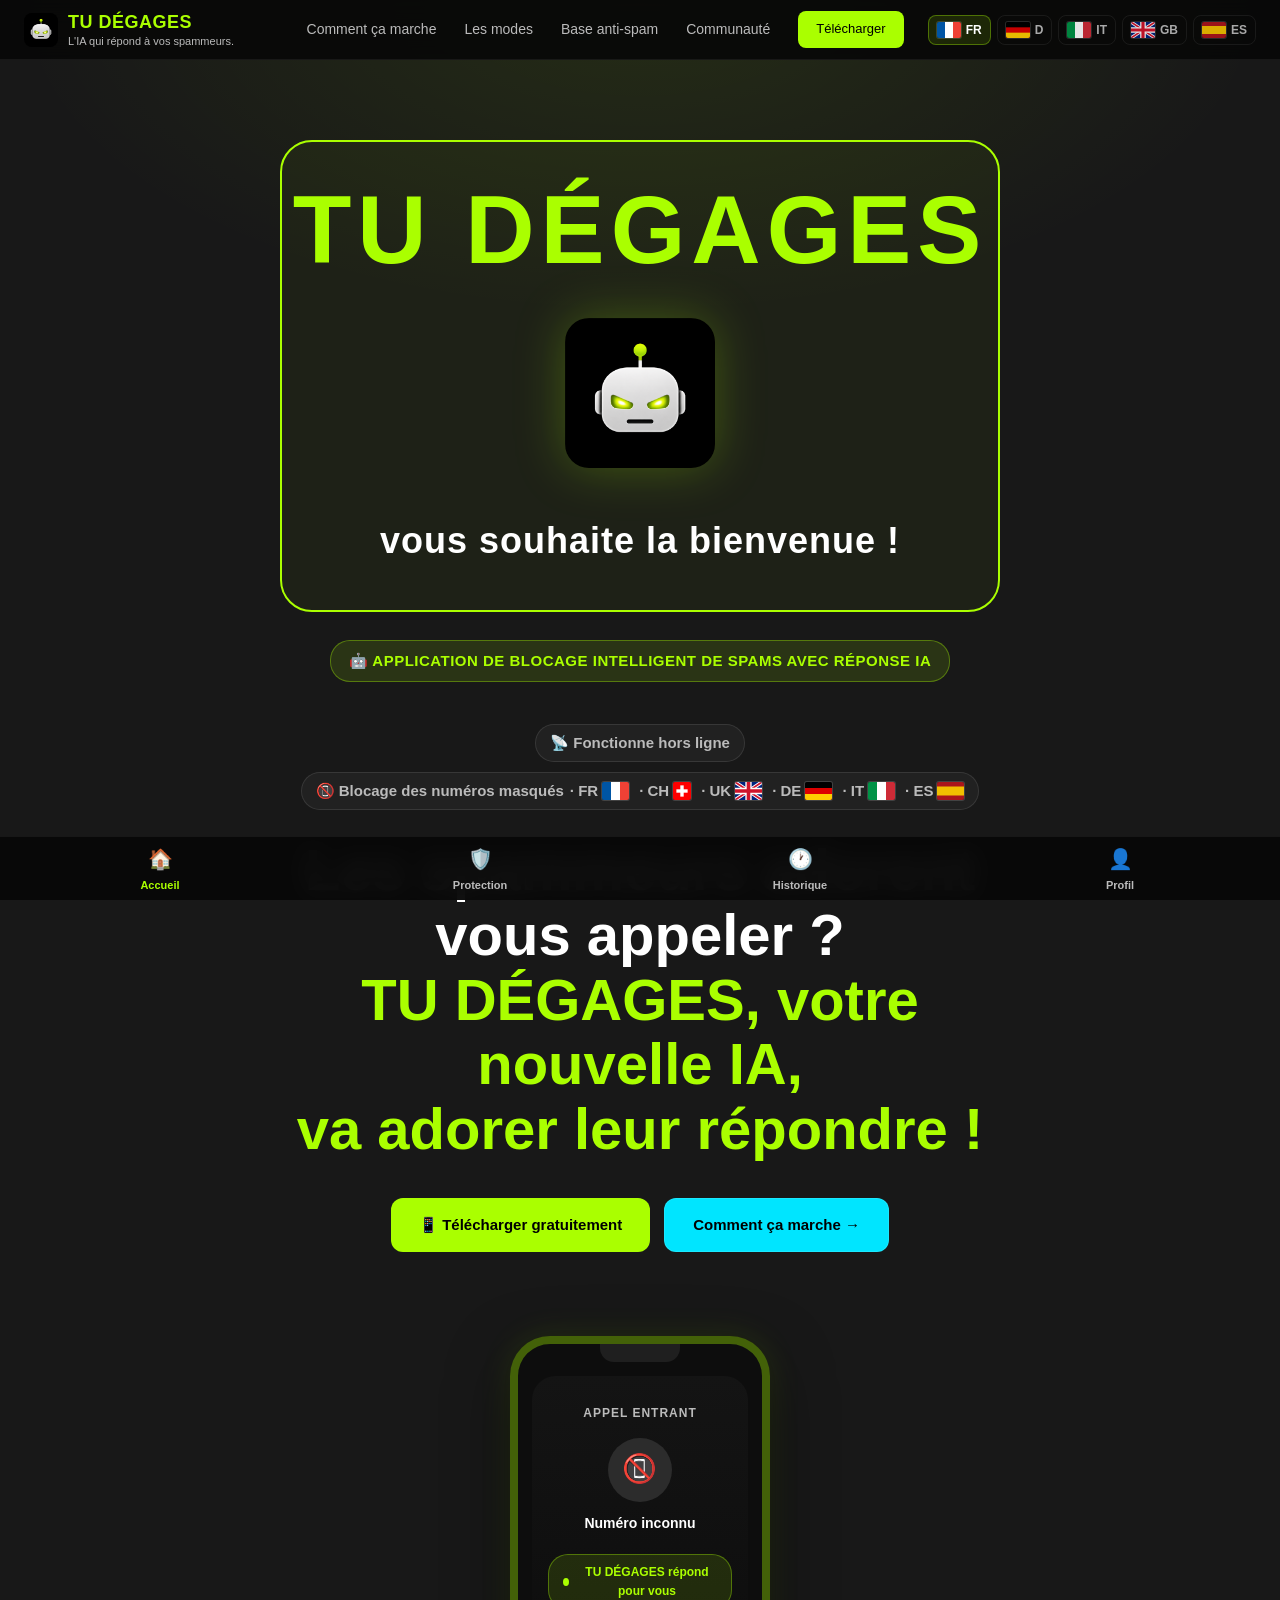
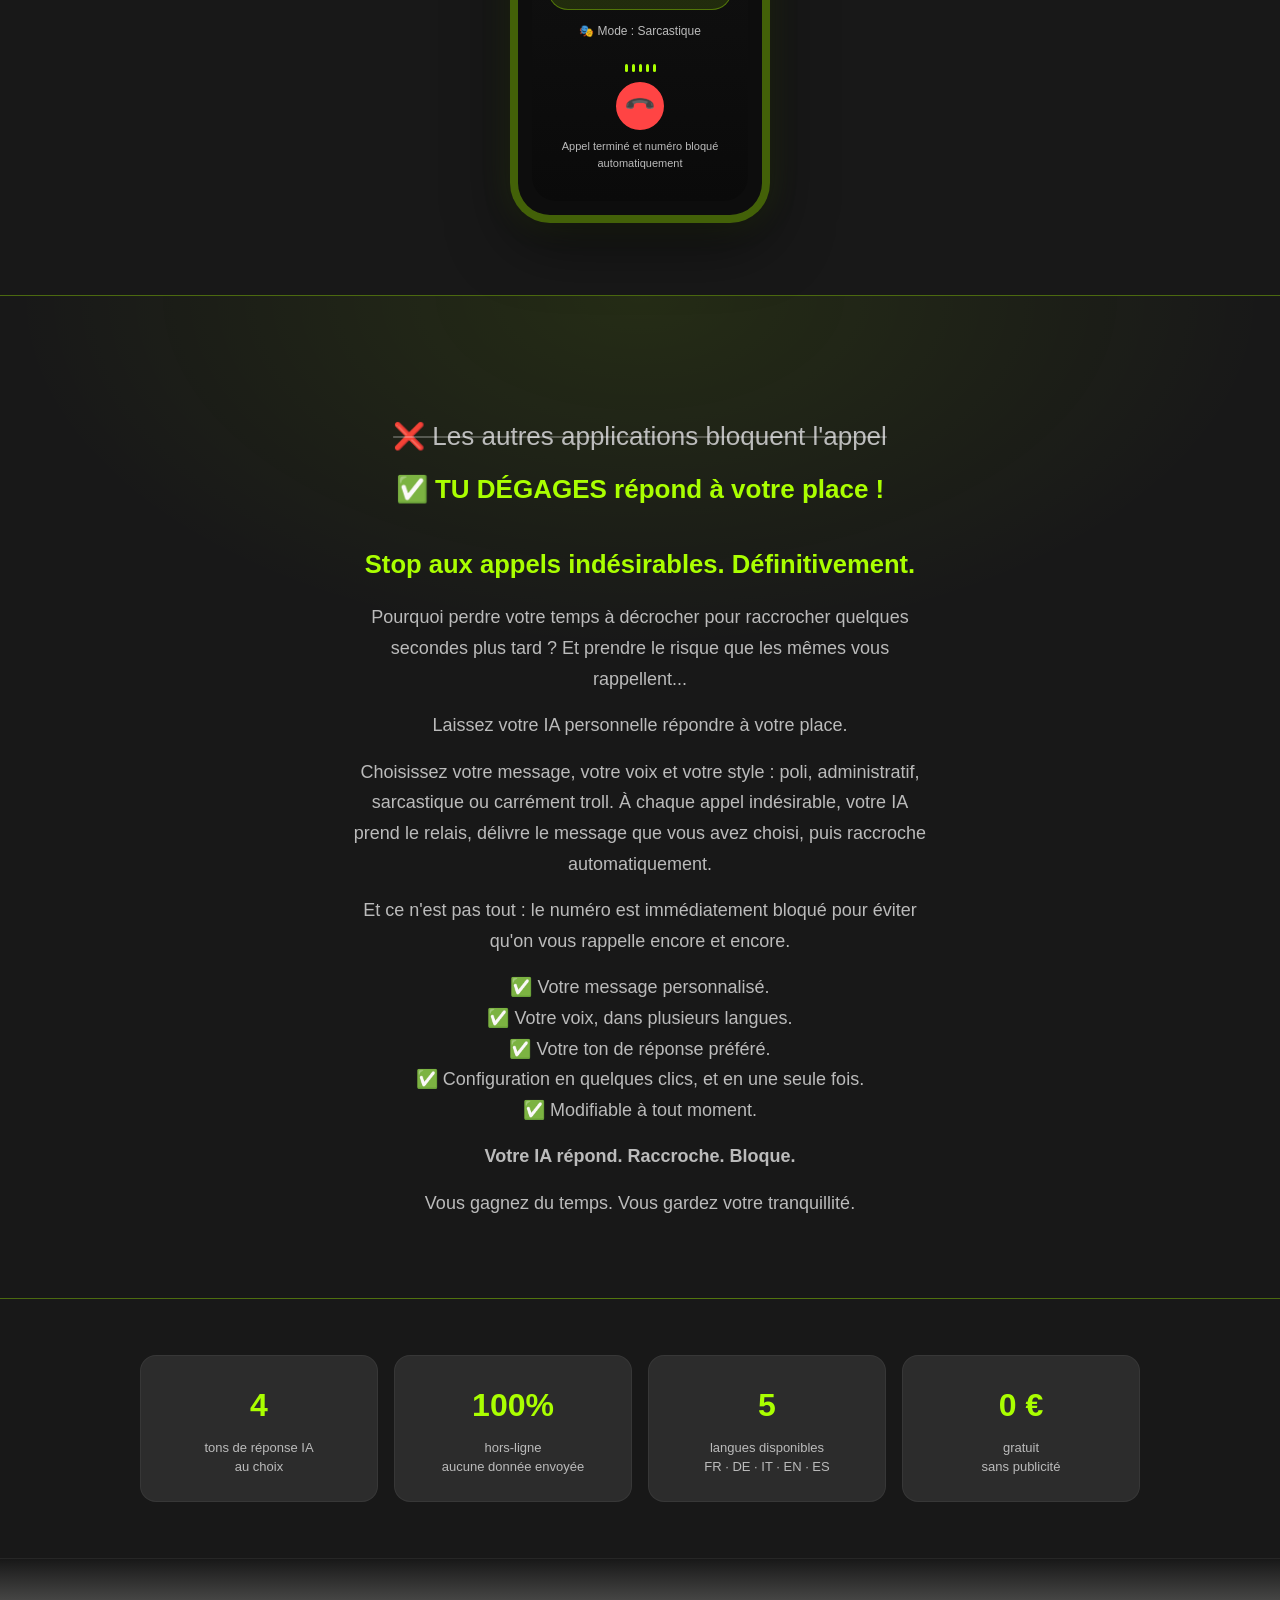
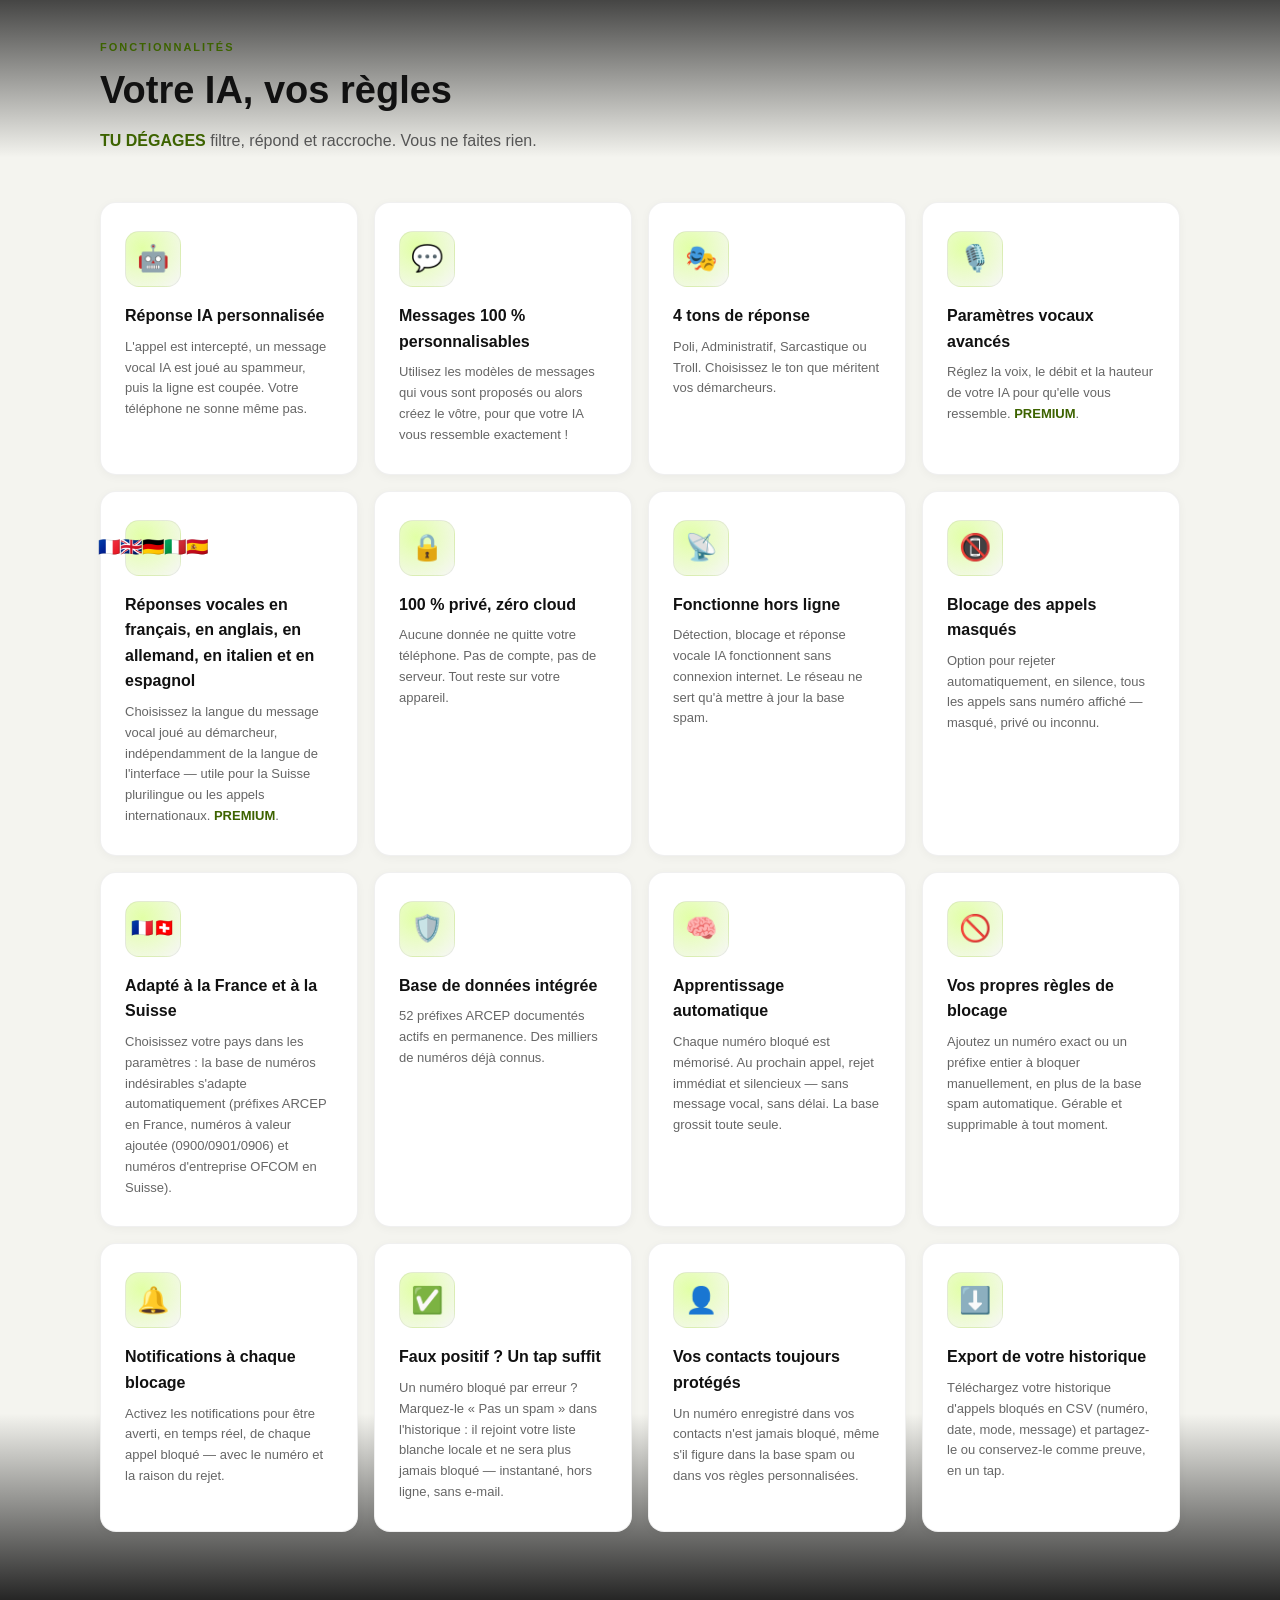
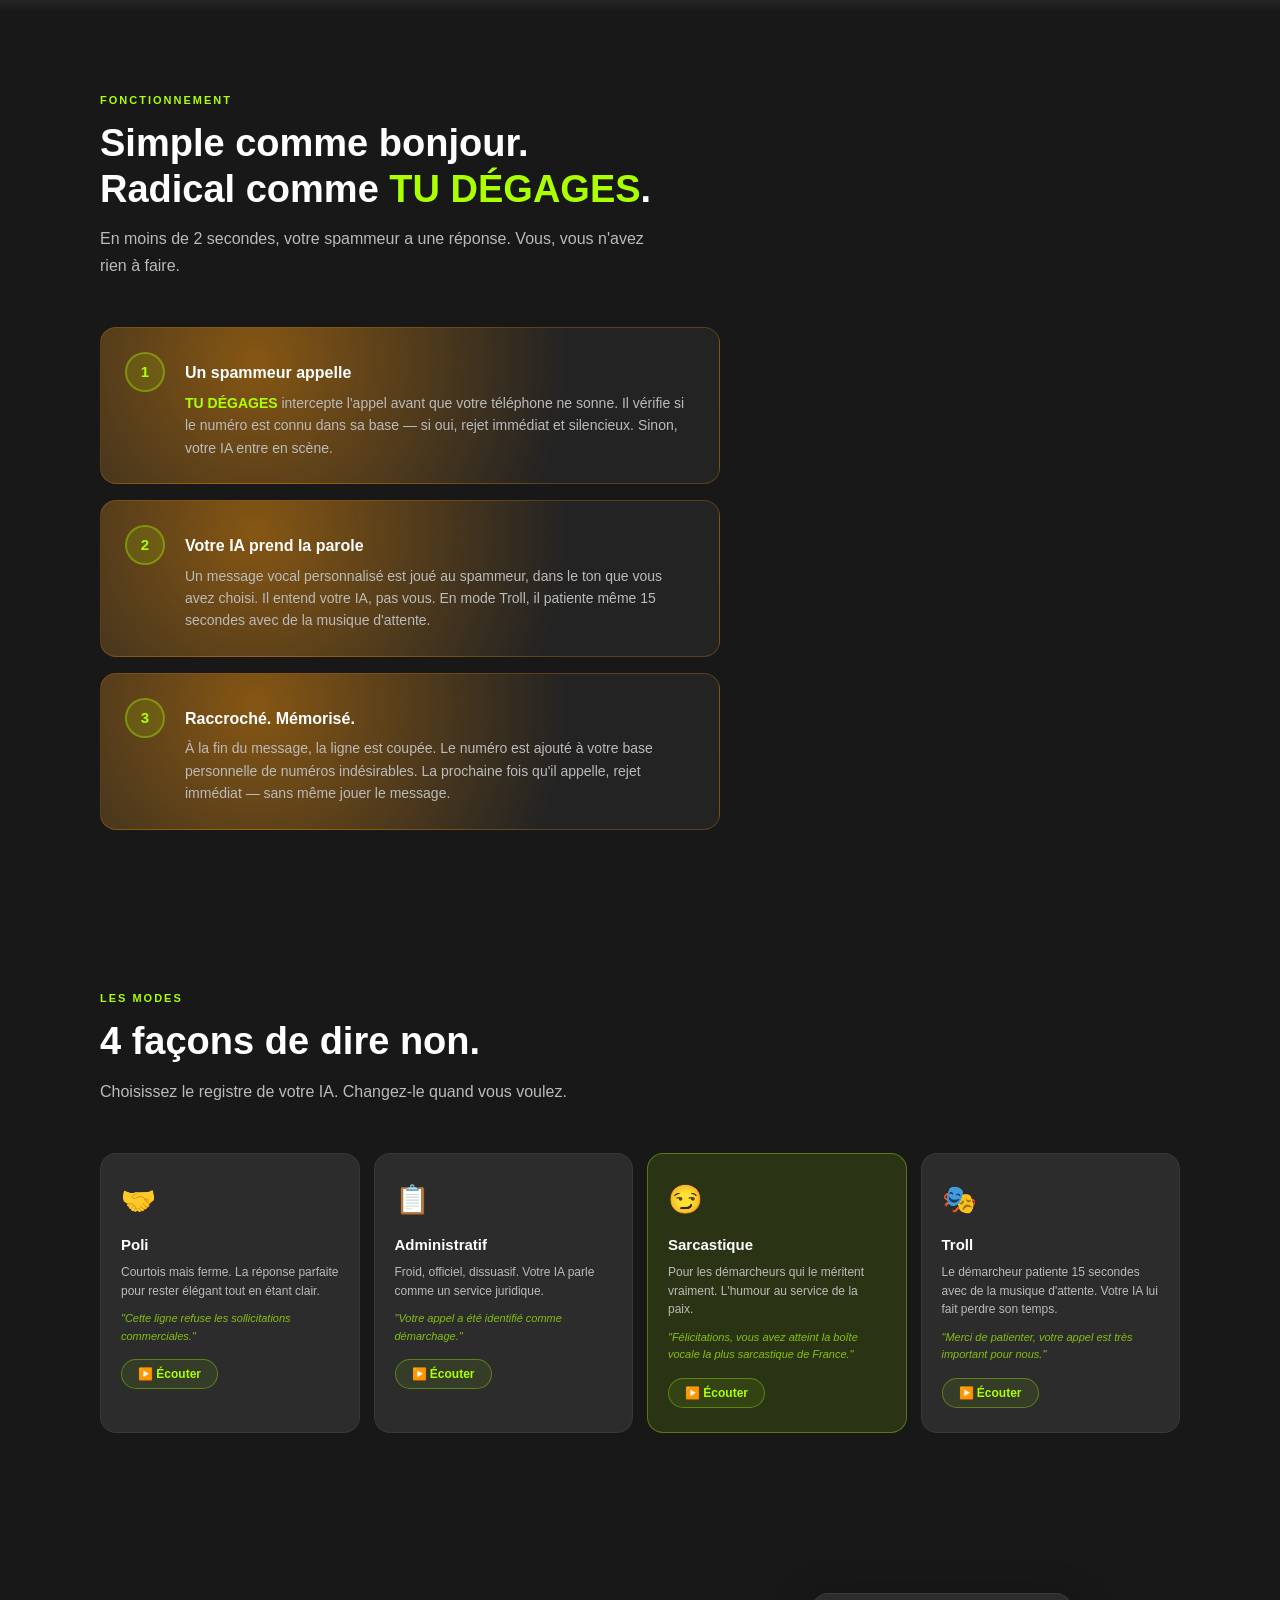
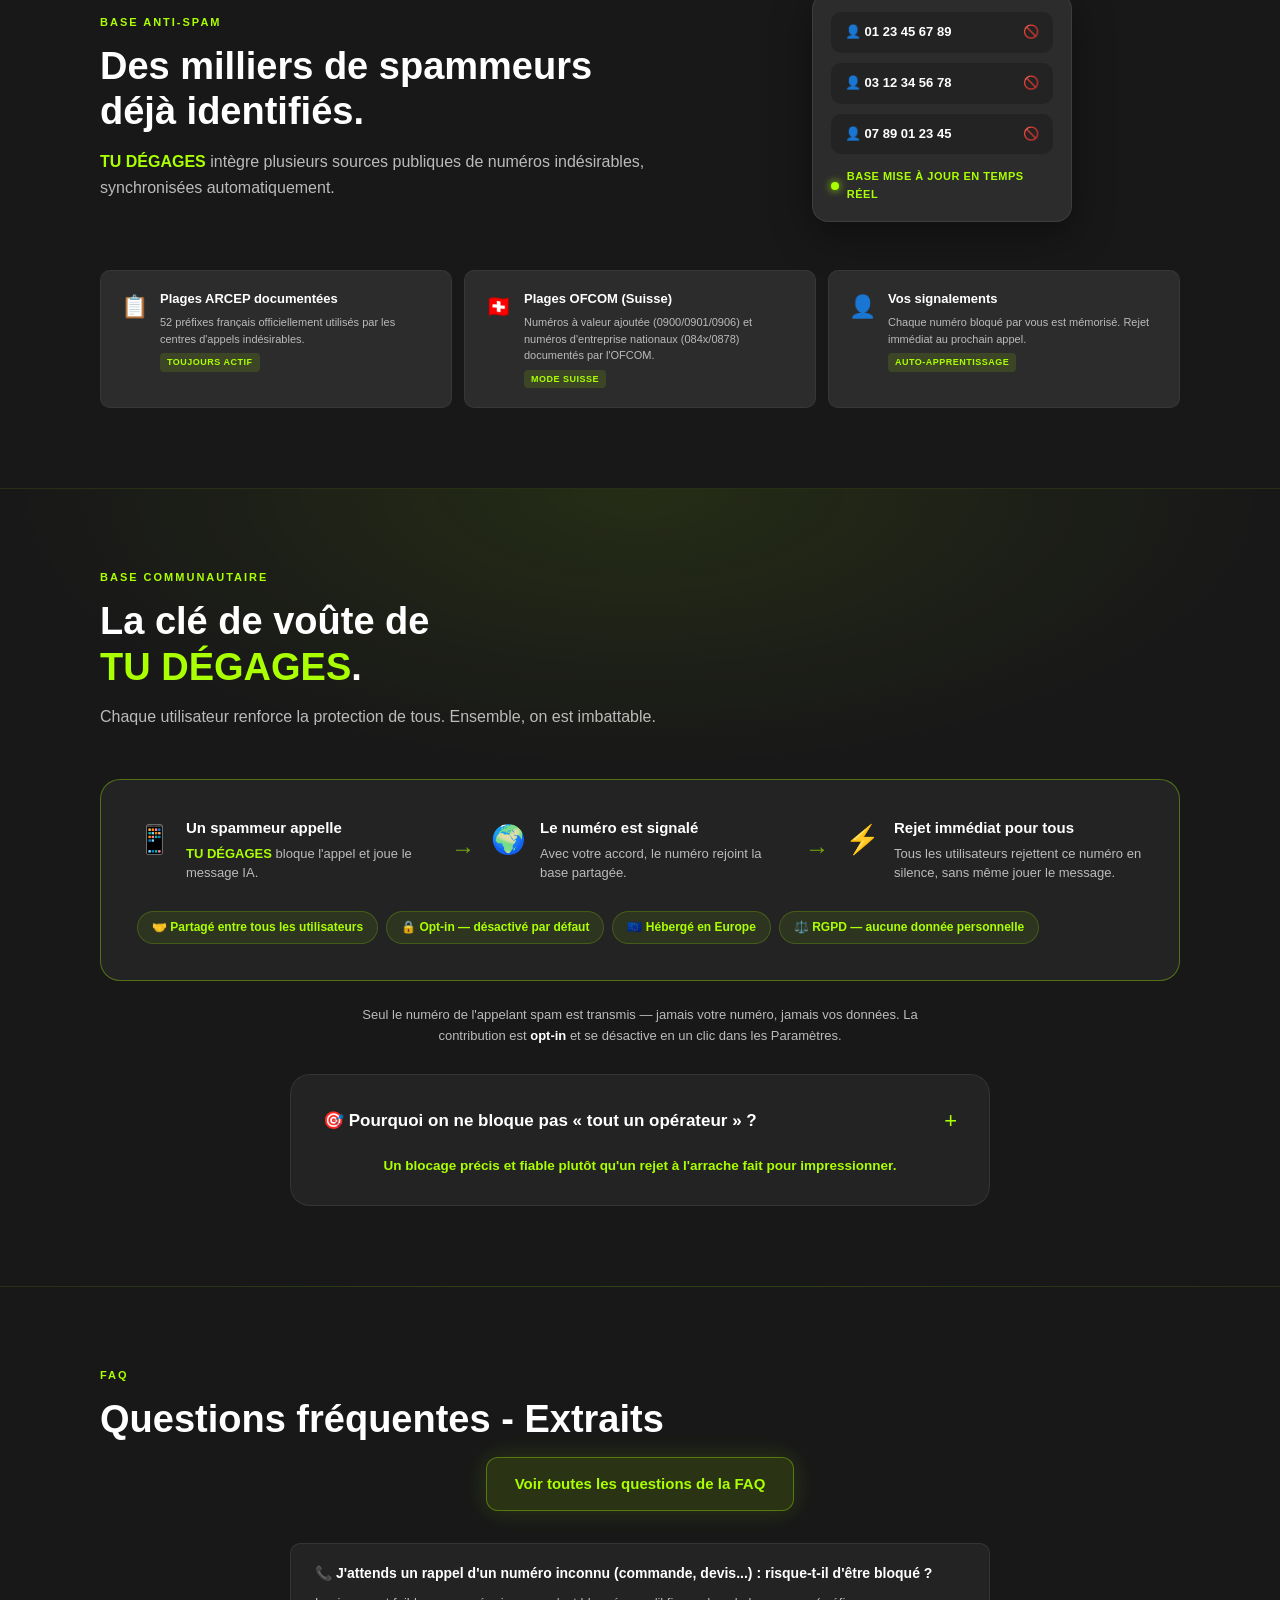
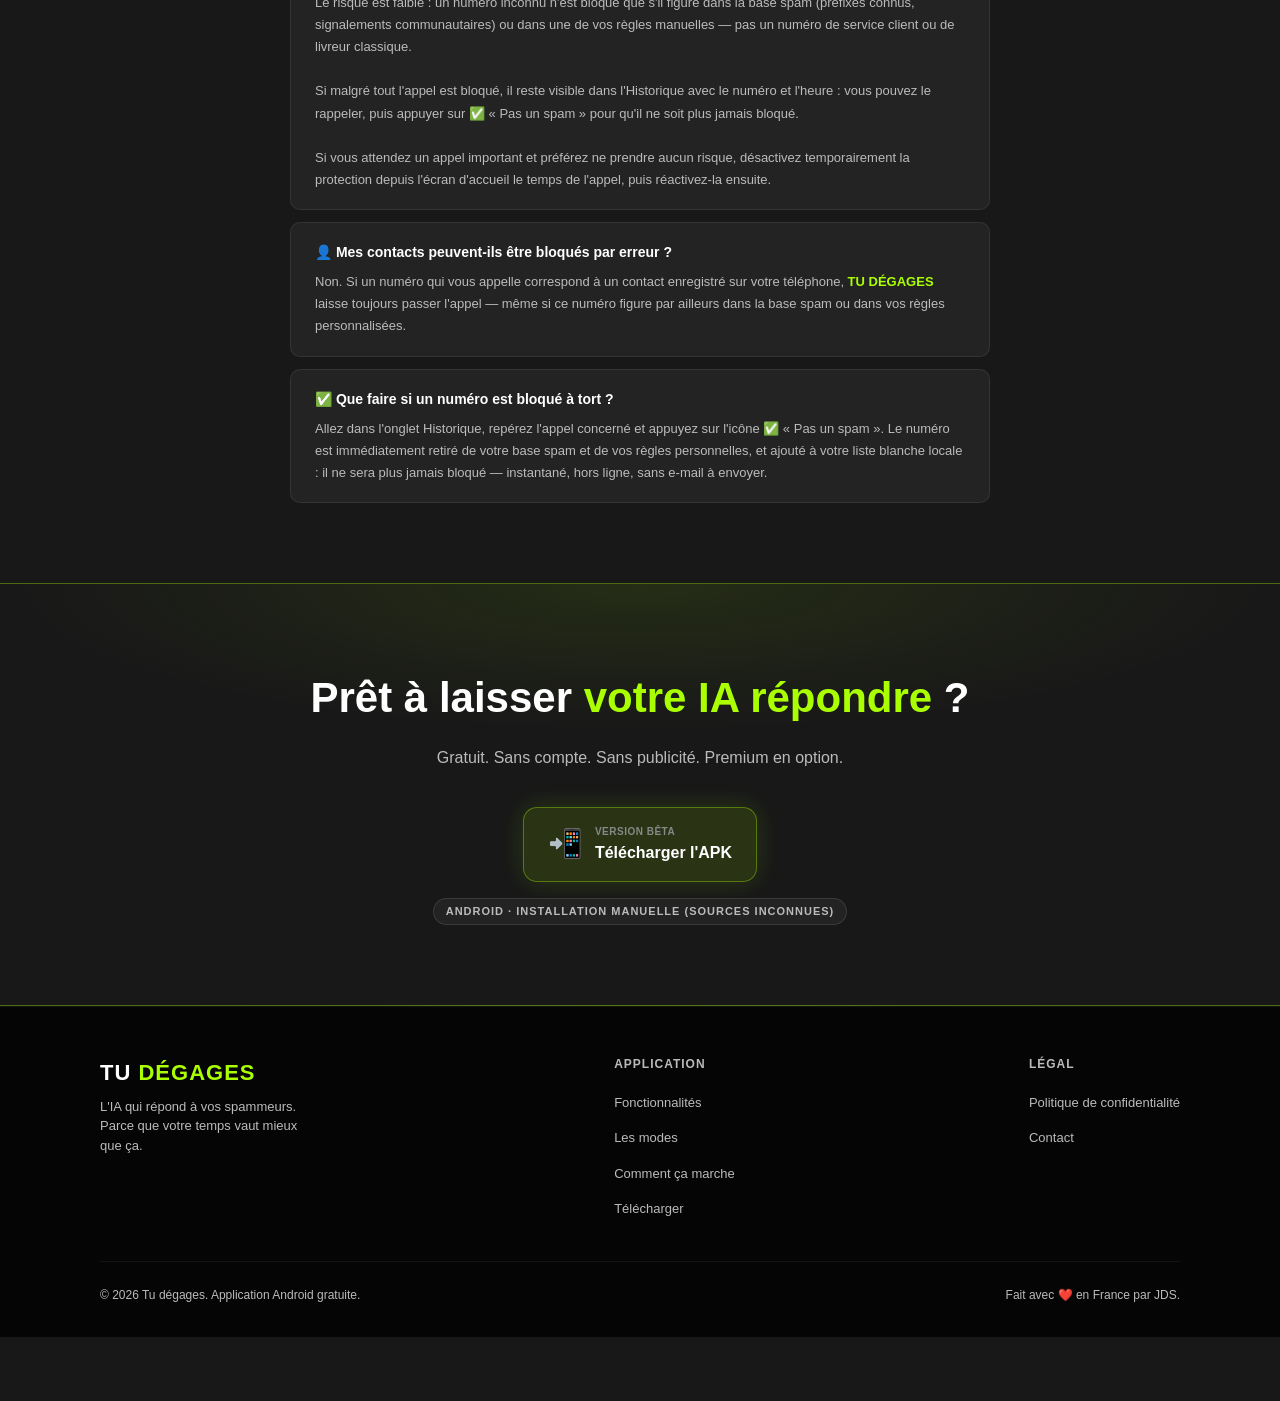
==== docs/index.html @ 5b026612 "Retire phoneblock.net et Signal-Spam (sources mortes, jamais authentifiees) Les deux sources renvoya" ====
<!DOCTYPE html>
<html lang="fr">
<head>
  <meta charset="UTF-8">
  <meta name="viewport" content="width=device-width, initial-scale=1.0">
  <title>Tu dégages — L'IA qui répond à vos spammeurs</title>
  <meta name="description" content="Les applications classiques bloquent les appels. La nôtre laisse votre IA répondre avec le ton que vous choisissez. Anti-spam intelligent pour Android.">
  <meta property="og:title" content="Tu dégages — L'IA qui répond à vos spammeurs">
  <meta property="og:description" content="Stop aux appels indésirables. Définitivement. Choisissez votre message, votre voix et votre ton : poli, administratif, sarcastique ou troll. Votre IA répond, raccroche et bloque le numéro automatiquement.">
  <meta property="og:type" content="website">
  <link rel="stylesheet" href="css/style.css?v=10">
  <link rel="icon" href="data:image/svg+xml,<svg xmlns='http://www.w3.org/2000/svg' viewBox='0 0 100 100'><text y='.9em' font-size='90'>🤖</text></svg>">
  <link rel="alternate" hreflang="fr" href="https://tudegages.fr/">
  <link rel="alternate" hreflang="de" href="https://tudegages.fr/de/">
  <link rel="alternate" hreflang="it" href="https://tudegages.fr/it/">
  <link rel="alternate" hreflang="en" href="https://tudegages.fr/en/">
  <link rel="alternate" hreflang="es" href="https://tudegages.fr/es/">
  <link rel="alternate" hreflang="x-default" href="https://tudegages.fr/">
</head>
<body>

<!-- ── NAVIGATION ──────────────────────────────────────────────────────── -->
<nav>
  <div class="nav-logo">
    <img src="img/robot.png" alt="" class="logo-icon">
    <div class="nav-logo-text">
      <span class="nav-logo-accent">TU DÉGAGES</span>
      <span class="nav-logo-tagline">L'IA qui répond à vos spammeurs.</span>
    </div>
  </div>
  <input type="checkbox" id="nav-toggle" class="nav-toggle-checkbox">
  <div class="nav-links">
    <a href="#fonctionnement">Comment ça marche</a>
    <a href="#modes">Les modes</a>
    <a href="#base-spam">Base anti-spam</a>
    <a href="#communaute">Communauté</a>
    <a href="#telecharger" class="btn-nav">Télécharger</a>
  </div>
  <div class="nav-lang">
    <a href="/" class="active" lang="fr" hreflang="fr" title="Français"><img src="img/flag-fr.svg" class="flag-icon" alt="FR"><span class="nav-lang-label">FR</span></a>
    <a href="/de/" lang="de" hreflang="de" title="Deutsch"><img src="img/flag-de.svg" class="flag-icon" alt="DE"><span class="nav-lang-label">D</span></a>
    <a href="/it/" lang="it" hreflang="it" title="Italiano"><img src="img/flag-it.svg" class="flag-icon" alt="IT"><span class="nav-lang-label">IT</span></a>
    <a href="/en/" lang="en" hreflang="en" title="English"><img src="img/flag-gb.svg" class="flag-icon" alt="GB"><span class="nav-lang-label">GB</span></a>
    <a href="/es/" lang="es" hreflang="es" title="Español"><img src="img/flag-es.svg" class="flag-icon" alt="ES"><span class="nav-lang-label">ES</span></a>
  </div>
  <label for="nav-toggle" class="nav-toggle-btn" aria-label="Menu">☰</label>
</nav>

<!-- ── HERO ────────────────────────────────────────────────────────────── -->
<section class="hero">
  <div class="hero-inner">
    <div class="hero-glow">
      <div class="hero-appname hero-appname-accent">TU DÉGAGES</div>
      <div class="hero-logo-wrap"><img src="img/robot.png" alt="" class="hero-logo"></div>
      <p class="hero-welcome">vous souhaite la bienvenue !</p>
    </div>
    <div class="hero-badge">🤖 Application de blocage intelligent de spams avec réponse IA</div>
    <div class="hero-badge-row">
      <span class="hero-mini-badge">📡 Fonctionne hors ligne</span>
      <span class="hero-mini-badge hero-mini-badge-flags">📵 Blocage des numéros masqués <span class="flag-pairs"><span class="flag-pair">· FR <img src="img/flag-fr.svg" alt="FR" class="flag-icon"></span> <span class="flag-pair">· CH <img src="img/flag-ch.svg" alt="CH" class="flag-icon"></span> <span class="flag-pair">· UK <img src="img/flag-gb.svg" alt="UK" class="flag-icon"></span> <span class="flag-pair">· DE <img src="img/flag-de.svg" alt="DE" class="flag-icon"></span> <span class="flag-pair">· IT <img src="img/flag-it.svg" alt="IT" class="flag-icon"></span> <span class="flag-pair">· ES <img src="img/flag-es.svg" alt="ES" class="flag-icon"></span></span></span>
    </div>
    <h1>
      Les spammeurs adorent<br>vous appeler ?
      <span class="line-green">TU DÉGAGES, votre nouvelle IA,<br>va adorer leur répondre !</span>
    </h1>
    <div class="hero-cta">
      <a href="#telecharger" class="btn-primary">
        📱 Télécharger gratuitement
      </a>
      <a href="#fonctionnement" class="btn-secondary">
        Comment ça marche →
      </a>
    </div>
  </div>
</section>

<!-- ── APERÇU ÉCRAN D'APPEL ────────────────────────────────────────────── -->
<section class="device-section">
  <div class="device-mockup reveal">
    <div class="device-notch"></div>
    <div class="device-screen">
      <div>
        <p class="device-label">Appel entrant</p>
        <div class="device-caller-icon">📵</div>
        <p class="device-caller">Numéro inconnu</p>
      </div>
      <div class="device-middle">
        <div class="device-ai-badge"><span class="pulse-dot"></span> TU DÉGAGES répond pour vous</div>
        <p class="device-mode-chip">🎭 Mode : Sarcastique</p>
        <div class="device-waveform">
          <span></span><span></span><span></span><span></span><span></span>
        </div>
      </div>
      <div class="device-bottom">
        <div class="device-end-call">📞</div>
        <p class="device-end-label">Appel terminé et numéro bloqué automatiquement</p>
      </div>
    </div>
  </div>
</section>

<!-- ── DIFFÉRENCIATION ─────────────────────────────────────────────────── -->
<section class="diff-section">
  <div class="diff-inner reveal">
    <p class="diff-other diff-line-no">❌ Les autres applications bloquent l'appel</p>
    <p class="diff-other diff-line-yes">✅ TU DÉGAGES répond à votre place !</p>
    <p class="diff-sub" style="font-weight:900; font-size:1.6em; color:var(--green); margin-top:24px; margin-bottom:16px;">Stop aux appels indésirables. Définitivement.</p>
    <p class="diff-sub" style="margin-bottom:16px;">Pourquoi perdre votre temps à décrocher pour raccrocher quelques secondes plus tard ? Et prendre le risque que les mêmes vous rappellent...</p>
    <p class="diff-sub" style="margin-bottom:16px;">Laissez votre IA personnelle répondre à votre place.</p>
    <p class="diff-sub" style="margin-bottom:16px;">Choisissez votre message, votre voix et votre style : poli, administratif, sarcastique ou carrément troll. À chaque appel indésirable, votre IA prend le relais, délivre le message que vous avez choisi, puis raccroche automatiquement.</p>
    <p class="diff-sub" style="margin-bottom:16px;">Et ce n'est pas tout : le numéro est immédiatement bloqué pour éviter qu'on vous rappelle encore et encore.</p>
    <p class="diff-sub" style="margin-bottom:16px;">✅ Votre message personnalisé.<br>✅ Votre voix, dans plusieurs langues.<br>✅ Votre ton de réponse préféré.<br>✅ Configuration en quelques clics, et en une seule fois.<br>✅ Modifiable à tout moment.</p>
    <p class="diff-sub" style="font-weight:700; margin-bottom:16px;">Votre IA répond. Raccroche. Bloque.</p>
    <p class="diff-sub">Vous gagnez du temps. Vous gardez votre tranquillité.</p>
  </div>
</section>

<!-- ── PREUVE / CHIFFRES CLÉS ──────────────────────────────────────────── -->
<section class="proof-section">
  <div class="proof-grid reveal">
    <div class="proof-stat">
      <div class="proof-number">4</div>
      <div class="proof-label">tons de réponse IA<br>au choix</div>
    </div>
    <div class="proof-stat">
      <div class="proof-number">100%</div>
      <div class="proof-label">hors-ligne<br>aucune donnée envoyée</div>
    </div>
    <div class="proof-stat">
      <div class="proof-number">5</div>
      <div class="proof-label">langues disponibles<br>FR · DE · IT · EN · ES</div>
    </div>
    <div class="proof-stat">
      <div class="proof-number">0 €</div>
      <div class="proof-label">gratuit<br>sans publicité</div>
    </div>
  </div>
</section>

<!-- ── FEATURES ────────────────────────────────────────────────────────── -->
<section id="features">
  <div class="section-inner reveal">
    <p class="section-label">Fonctionnalités</p>
    <h2 class="section-title">Votre IA, vos règles</h2>
    <p class="section-sub"><span class="brand">Tu dégages</span> filtre, répond et raccroche. Vous ne faites rien.</p>
    <div class="feature-grid">
      <div class="feature-card reveal">
        <div class="feature-icon">🤖</div>
        <h3>Réponse IA personnalisée</h3>
        <p>L'appel est intercepté, un message vocal IA est joué au spammeur, puis la ligne est coupée. Votre téléphone ne sonne même pas.</p>
      </div>
      <div class="feature-card reveal">
        <div class="feature-icon">💬</div>
        <h3>Messages 100 % personnalisables</h3>
        <p>Utilisez les modèles de messages qui vous sont proposés ou alors créez le vôtre, pour que votre IA vous ressemble exactement !</p>
      </div>
      <div class="feature-card reveal">
        <div class="feature-icon">🎭</div>
        <h3>4 tons de réponse</h3>
        <p>Poli, Administratif, Sarcastique ou Troll. Choisissez le ton que méritent vos démarcheurs.</p>
      </div>
      <div class="feature-card reveal">
        <div class="feature-icon">🎙️</div>
        <h3>Paramètres vocaux avancés</h3>
        <p>Réglez la voix, le débit et la hauteur de votre IA pour qu'elle vous ressemble. <span class="brand">Premium</span>.</p>
      </div>
      <div class="feature-card reveal">
        <div class="feature-icon feature-icon-flags">🇫🇷🇬🇧🇩🇪🇮🇹🇪🇸</div>
        <h3>Réponses vocales en français, en anglais, en allemand, en italien et en espagnol</h3>
        <p>Choisissez la langue du message vocal joué au démarcheur, indépendamment de la langue de l'interface — utile pour la Suisse plurilingue ou les appels internationaux. <span class="brand">Premium</span>.</p>
      </div>
      <div class="feature-card reveal">
        <div class="feature-icon">🔒</div>
        <h3>100 % privé, zéro cloud</h3>
        <p>Aucune donnée ne quitte votre téléphone. Pas de compte, pas de serveur. Tout reste sur votre appareil.</p>
      </div>
      <div class="feature-card reveal">
        <div class="feature-icon">📡</div>
        <h3>Fonctionne hors ligne</h3>
        <p>Détection, blocage et réponse vocale IA fonctionnent sans connexion internet. Le réseau ne sert qu'à mettre à jour la base spam.</p>
      </div>
      <div class="feature-card reveal">
        <div class="feature-icon">📵</div>
        <h3>Blocage des appels masqués</h3>
        <p>Option pour rejeter automatiquement, en silence, tous les appels sans numéro affiché — masqué, privé ou inconnu.</p>
      </div>
      <div class="feature-card reveal">
        <div class="feature-icon feature-icon-flags">🇫🇷🇨🇭</div>
        <h3>Adapté à la France et à la Suisse</h3>
        <p>Choisissez votre pays dans les paramètres : la base de numéros indésirables s'adapte automatiquement (préfixes ARCEP en France, numéros à valeur ajoutée (0900/0901/0906) et numéros d'entreprise OFCOM en Suisse).</p>
      </div>
      <div class="feature-card reveal">
        <div class="feature-icon">🛡️</div>
        <h3>Base de données intégrée</h3>
        <p>52 préfixes ARCEP documentés actifs en permanence. Des milliers de numéros déjà connus.</p>
      </div>
      <div class="feature-card reveal">
        <div class="feature-icon">🧠</div>
        <h3>Apprentissage automatique</h3>
        <p>Chaque numéro bloqué est mémorisé. Au prochain appel, rejet immédiat et silencieux — sans message vocal, sans délai. La base grossit toute seule.</p>
      </div>
      <div class="feature-card reveal">
        <div class="feature-icon">🚫</div>
        <h3>Vos propres règles de blocage</h3>
        <p>Ajoutez un numéro exact ou un préfixe entier à bloquer manuellement, en plus de la base spam automatique. Gérable et supprimable à tout moment.</p>
      </div>
      <div class="feature-card reveal">
        <div class="feature-icon">🔔</div>
        <h3>Notifications à chaque blocage</h3>
        <p>Activez les notifications pour être averti, en temps réel, de chaque appel bloqué — avec le numéro et la raison du rejet.</p>
      </div>
      <div class="feature-card reveal">
        <div class="feature-icon">✅</div>
        <h3>Faux positif ? Un tap suffit</h3>
        <p>Un numéro bloqué par erreur ? Marquez-le « Pas un spam » dans l'historique : il rejoint votre liste blanche locale et ne sera plus jamais bloqué — instantané, hors ligne, sans e-mail.</p>
      </div>
      <div class="feature-card reveal">
        <div class="feature-icon">👤</div>
        <h3>Vos contacts toujours protégés</h3>
        <p>Un numéro enregistré dans vos contacts n'est jamais bloqué, même s'il figure dans la base spam ou dans vos règles personnalisées.</p>
      </div>
      <div class="feature-card reveal">
        <div class="feature-icon">⬇️</div>
        <h3>Export de votre historique</h3>
        <p>Téléchargez votre historique d'appels bloqués en CSV (numéro, date, mode, message) et partagez-le ou conservez-le comme preuve, en un tap.</p>
      </div>
    </div>
  </div>
</section>

<!-- ── COMMENT ÇA MARCHE ───────────────────────────────────────────────── -->
<section id="fonctionnement">
  <div class="section-inner reveal">
    <p class="section-label">Fonctionnement</p>
    <h2 class="section-title">Simple comme bonjour.<br>Radical comme <span class="brand">Tu dégages</span>.</h2>
    <p class="section-sub">En moins de 2 secondes, votre spammeur a une réponse. Vous, vous n'avez rien à faire.</p>
    <div class="steps">
      <div class="step">
        <div class="step-num">1</div>
        <div class="step-body">
          <h3>Un spammeur appelle</h3>
          <p><span class="brand">Tu dégages</span> intercepte l'appel avant que votre téléphone ne sonne. Il vérifie si le numéro est connu dans sa base — si oui, rejet immédiat et silencieux. Sinon, votre IA entre en scène.</p>
        </div>
      </div>
      <div class="step">
        <div class="step-num">2</div>
        <div class="step-body">
          <h3>Votre IA prend la parole</h3>
          <p>Un message vocal personnalisé est joué au spammeur, dans le ton que vous avez choisi. Il entend votre IA, pas vous. En mode Troll, il patiente même 15 secondes avec de la musique d'attente.</p>
        </div>
      </div>
      <div class="step">
        <div class="step-num">3</div>
        <div class="step-body">
          <h3>Raccroché. Mémorisé.</h3>
          <p>À la fin du message, la ligne est coupée. Le numéro est ajouté à votre base personnelle de numéros indésirables. La prochaine fois qu'il appelle, rejet immédiat — sans même jouer le message.</p>
        </div>
      </div>
    </div>
  </div>
</section>

<!-- ── MODES ───────────────────────────────────────────────────────────── -->
<section id="modes">
  <div class="section-inner reveal">
    <p class="section-label">Les modes</p>
    <h2 class="section-title">4 façons de dire non.</h2>
    <p class="section-sub">Choisissez le registre de votre IA. Changez-le quand vous voulez.</p>
    <div class="modes-grid">
      <div class="mode-card reveal">
        <div class="mode-emoji">🤝</div>
        <h3>Poli</h3>
        <p>Courtois mais ferme. La réponse parfaite pour rester élégant tout en étant clair.</p>
        <div class="mode-example">"Cette ligne refuse les sollicitations commerciales."</div>
        <button class="mode-listen-btn" onclick="speakMode(this, 'Cette ligne refuse les sollicitations commerciales.')">▶️ Écouter</button>
      </div>
      <div class="mode-card reveal">
        <div class="mode-emoji">📋</div>
        <h3>Administratif</h3>
        <p>Froid, officiel, dissuasif. Votre IA parle comme un service juridique.</p>
        <div class="mode-example">"Votre appel a été identifié comme démarchage."</div>
        <button class="mode-listen-btn" onclick="speakMode(this, 'Votre appel a été identifié comme démarchage.')">▶️ Écouter</button>
      </div>
      <div class="mode-card active reveal">
        <div class="mode-emoji">😏</div>
        <h3>Sarcastique</h3>
        <p>Pour les démarcheurs qui le méritent vraiment. L'humour au service de la paix.</p>
        <div class="mode-example">"Félicitations, vous avez atteint la boîte vocale la plus sarcastique de France."</div>
        <button class="mode-listen-btn" onclick="speakMode(this, 'Félicitations, vous avez atteint la boîte vocale la plus sarcastique de France.')">▶️ Écouter</button>
      </div>
      <div class="mode-card reveal">
        <div class="mode-emoji">🎭</div>
        <h3>Troll</h3>
        <p>Le démarcheur patiente 15 secondes avec de la musique d'attente. Votre IA lui fait perdre son temps.</p>
        <div class="mode-example">"Merci de patienter, votre appel est très important pour nous."</div>
        <button class="mode-listen-btn" onclick="speakMode(this, 'Merci de patienter, votre appel est très important pour nous.')">▶️ Écouter</button>
      </div>
    </div>
  </div>
</section>

<!-- ── BASE SPAM ───────────────────────────────────────────────────────── -->
<section id="base-spam">
  <div class="section-inner reveal">
    <div class="base-spam-top">
      <div class="base-spam-text">
        <p class="section-label">Base anti-spam</p>
        <h2 class="section-title">Des milliers de spammeurs<br>déjà identifiés.</h2>
        <p class="section-sub" style="margin-bottom:0"><span class="brand">Tu dégages</span> intègre plusieurs sources publiques de numéros indésirables, synchronisées automatiquement.</p>
      </div>
      <div class="base-spam-visual">
        <div class="spam-shield">
          <svg viewBox="0 0 100 100" aria-hidden="true">
            <path d="M50 4 L90 18 V46 C90 70 73 88 50 96 C27 88 10 70 10 46 V18 Z" fill="#0d0d0d" stroke="#aaff00" stroke-width="4"/>
            <path d="M34 50 L46 62 L68 38" fill="none" stroke="#aaff00" stroke-width="7" stroke-linecap="round" stroke-linejoin="round"/>
          </svg>
        </div>
        <div class="phone-mockup">
          <div class="phone-row"><span>👤 01 23 45 67 89</span><span class="phone-block">🚫</span></div>
          <div class="phone-row"><span>👤 03 12 34 56 78</span><span class="phone-block">🚫</span></div>
          <div class="phone-row"><span>👤 07 89 01 23 45</span><span class="phone-block">🚫</span></div>
          <div class="phone-status"><span class="dot"></span> Base mise à jour en temps réel</div>
        </div>
      </div>
    </div>
    <div class="sources-grid">
      <div class="source-card reveal">
        <div class="source-icon">📋</div>
        <div>
          <h4>Plages ARCEP documentées</h4>
          <p>52 préfixes français officiellement utilisés par les centres d'appels indésirables.</p>
          <span class="badge-active">Toujours actif</span>
        </div>
      </div>
      <div class="source-card reveal">
        <div class="source-icon">🇨🇭</div>
        <div>
          <h4>Plages OFCOM (Suisse)</h4>
          <p>Numéros à valeur ajoutée (0900/0901/0906) et numéros d'entreprise nationaux (084x/0878) documentés par l'OFCOM.</p>
          <span class="badge-active">Mode Suisse</span>
        </div>
      </div>
      <div class="source-card reveal">
        <div class="source-icon">👤</div>
        <div>
          <h4>Vos signalements</h4>
          <p>Chaque numéro bloqué par vous est mémorisé. Rejet immédiat au prochain appel.</p>
          <span class="badge-active">Auto-apprentissage</span>
        </div>
      </div>
    </div>
  </div>
</section>

<!-- ── COMMUNAUTÉ ──────────────────────────────────────────────────────── -->
<section id="communaute" class="community-section">
  <div class="section-inner reveal">
    <p class="section-label">Base communautaire</p>
    <h2 class="section-title">La clé de voûte de<br><span class="brand">Tu dégages</span>.</h2>
    <p class="section-sub">Chaque utilisateur renforce la protection de tous. Ensemble, on est imbattable.</p>
    <div class="community-card">
      <div class="community-how">
        <div class="community-step">
          <div class="comm-icon">📱</div>
          <div>
            <strong>Un spammeur appelle</strong>
            <p><span class="brand">Tu dégages</span> bloque l'appel et joue le message IA.</p>
          </div>
        </div>
        <div class="community-arrow">→</div>
        <div class="community-step">
          <div class="comm-icon">🌍</div>
          <div>
            <strong>Le numéro est signalé</strong>
            <p>Avec votre accord, le numéro rejoint la base partagée.</p>
          </div>
        </div>
        <div class="community-arrow">→</div>
        <div class="community-step">
          <div class="comm-icon">⚡</div>
          <div>
            <strong>Rejet immédiat pour tous</strong>
            <p>Tous les utilisateurs rejettent ce numéro en silence, sans même jouer le message.</p>
          </div>
        </div>
      </div>
      <div class="community-badges">
        <span class="comm-badge">🤝 Partagé entre tous les utilisateurs</span>
        <span class="comm-badge">🔒 Opt-in — désactivé par défaut</span>
        <span class="comm-badge">🇪🇺 Hébergé en Europe</span>
        <span class="comm-badge">⚖️ RGPD — aucune donnée personnelle</span>
      </div>
    </div>
    <p class="community-note">Seul le numéro de l'appelant spam est transmis — jamais votre numéro, jamais vos données. La contribution est <strong>opt-in</strong> et se désactive en un clic dans les Paramètres.</p>

    <div class="philosophy-card">
      <details>
        <summary>🎯 Pourquoi on ne bloque pas « tout un opérateur » ?</summary>
        <div class="accordion-body">
          <p>Certaines applis concurrentes annoncent bloquer en bloc des numéros appartenant à des opérateurs VoIP (Aircall, Vonage, Manifone, Tata Communications, CM Telecom, etc.). <span class="brand">Tu dégages</span> a fait le choix inverse.</p>
          <p>Ces opérateurs sont des fournisseurs VoIP généralistes, pas des « opérateurs spam ». Ils sont utilisés à la fois par des centres d'appels de démarchage ❌ et par des entreprises légitimes — support client, livraisons, rendez-vous médicaux, artisans ✅. Bloquer « tout Aircall » ou « tout Vonage », c'est aussi bloquer ces appels légitimes.</p>
          <p>La bonne approche, c'est la base communautaire ci-dessus : elle capture les numéros <strong>réellement signalés comme spam</strong>, peu importe l'opérateur derrière — sans jamais pénaliser les usages légitimes du même opérateur.</p>
        </div>
      </details>
      <p class="philosophy-conclusion">Un blocage précis et fiable plutôt qu'un rejet à l'arrache fait pour impressionner.</p>
    </div>
  </div>
</section>

<!-- ── FAQ ─────────────────────────────────────────────────────────────── -->
<section id="faq">
  <div class="section-inner reveal">
    <p class="section-label">FAQ</p>
    <h2 class="section-title">Questions fréquentes - Extraits</h2>
    <div style="text-align:center;margin-bottom:32px">
      <a href="faq.html" class="btn-faq-highlight">Voir toutes les questions de la FAQ</a>
    </div>
    <div class="faq-grid">
      <div class="faq-card reveal">
        <h4>📞 J'attends un rappel d'un numéro inconnu (commande, devis...) : risque-t-il d'être bloqué ?</h4>
        <p>Le risque est faible : un numéro inconnu n'est bloqué que s'il figure dans la base spam (préfixes connus, signalements communautaires) ou dans une de vos règles manuelles — pas un numéro de service client ou de livreur classique.<br><br>
        Si malgré tout l'appel est bloqué, il reste visible dans l'Historique avec le numéro et l'heure : vous pouvez le rappeler, puis appuyer sur ✅ « Pas un spam » pour qu'il ne soit plus jamais bloqué.<br><br>
        Si vous attendez un appel important et préférez ne prendre aucun risque, désactivez temporairement la protection depuis l'écran d'accueil le temps de l'appel, puis réactivez-la ensuite.</p>
      </div>
      <div class="faq-card reveal">
        <h4>👤 Mes contacts peuvent-ils être bloqués par erreur ?</h4>
        <p>Non. Si un numéro qui vous appelle correspond à un contact enregistré sur votre téléphone, <span class="brand">Tu dégages</span> laisse toujours passer l'appel — même si ce numéro figure par ailleurs dans la base spam ou dans vos règles personnalisées.</p>
      </div>
      <div class="faq-card reveal">
        <h4>✅ Que faire si un numéro est bloqué à tort ?</h4>
        <p>Allez dans l'onglet Historique, repérez l'appel concerné et appuyez sur l'icône ✅ « Pas un spam ». Le numéro est immédiatement retiré de votre base spam et de vos règles personnelles, et ajouté à votre liste blanche locale : il ne sera plus jamais bloqué — instantané, hors ligne, sans e-mail à envoyer.</p>
      </div>
    </div>
  </div>
</section>

<!-- ── CTA ─────────────────────────────────────────────────────────────── -->
<section id="telecharger" class="cta-band reveal">
  <h2>Prêt à laisser <span>votre IA répondre</span> ?</h2>
  <p>Gratuit. Sans compte. Sans publicité. Premium en option.</p>
  <a href="downloads/tu-degages.apk" class="store-badge" download>
    <span class="store-icon">📲</span>
    <div style="text-align:left">
      <div style="font-size:10px;color:#888;text-transform:uppercase;letter-spacing:.5px">Version bêta</div>
      <div style="font-size:16px;font-weight:800">Télécharger l'APK</div>
    </div>
  </a>
  <br>
  <span class="coming-soon">Android · installation manuelle (sources inconnues)</span>
</section>

<!-- ── FOOTER ──────────────────────────────────────────────────────────── -->
<footer>
  <div class="footer-inner">
    <div class="footer-brand">
      <div class="logo">TU <span>DÉGAGES</span></div>
      <p>L'IA qui répond à vos spammeurs. Parce que votre temps vaut mieux que ça.</p>
    </div>
    <div class="footer-links">
      <h4>Application</h4>
      <ul>
        <li><a href="#features">Fonctionnalités</a></li>
        <li><a href="#modes">Les modes</a></li>
        <li><a href="#fonctionnement">Comment ça marche</a></li>
        <li><a href="#telecharger">Télécharger</a></li>
      </ul>
    </div>
    <div class="footer-links">
      <h4>Légal</h4>
      <ul>
        <li><a href="privacy.html">Politique de confidentialité</a></li>
        <li><a href="mailto:jeandescourvieres@gmail.com">Contact</a></li>
      </ul>
    </div>
  </div>
  <div class="footer-bottom">
    <p>© 2026 Tu dégages. Application Android gratuite.</p>
    <p>Fait avec ❤️ en France par JDS.</p>
  </div>
</footer>

<!-- ── BARRE DE NAVIGATION FIXE ────────────────────────────────────────── -->
<nav class="app-bottom-nav">
  <a href="#" class="app-nav-item active">
    <span class="app-nav-icon">🏠</span>
    <span>Accueil</span>
  </a>
  <a href="#modes" class="app-nav-item">
    <span class="app-nav-icon">🛡️</span>
    <span>Protection</span>
  </a>
  <a href="#base-spam" class="app-nav-item">
    <span class="app-nav-icon">🕐</span>
    <span>Historique</span>
  </a>
  <a href="#communaute" class="app-nav-item">
    <span class="app-nav-icon">👤</span>
    <span>Profil</span>
  </a>
</nav>

<script>
function speakMode(btn, text) {
  if (!('speechSynthesis' in window)) {
    alert("Votre navigateur ne supporte pas la lecture vocale.");
    return;
  }
  if (window.speechSynthesis.speaking) {
    window.speechSynthesis.cancel();
    document.querySelectorAll('.mode-listen-btn.speaking').forEach(b => {
      b.classList.remove('speaking');
      b.textContent = '▶️ Écouter';
    });
    return;
  }
  const utterance = new SpeechSynthesisUtterance(text);
  utterance.lang = 'fr-FR';
  utterance.onend = () => { btn.classList.remove('speaking'); btn.textContent = '▶️ Écouter'; };
  utterance.onerror = () => { btn.classList.remove('speaking'); btn.textContent = '▶️ Écouter'; };
  btn.classList.add('speaking');
  btn.textContent = '⏸️ En cours…';
  window.speechSynthesis.speak(utterance);
}

document.querySelectorAll('.nav-links a').forEach(link => {
  link.addEventListener('click', () => {
    document.getElementById('nav-toggle').checked = false;
  });
});

const revealEls = document.querySelectorAll('.reveal');
if ('IntersectionObserver' in window) {
  const revealObserver = new IntersectionObserver((entries, observer) => {
    entries.forEach(entry => {
      if (entry.isIntersecting) {
        entry.target.classList.add('visible');
        observer.unobserve(entry.target);
      }
    });
  }, { threshold: 0.15 });
  revealEls.forEach(el => revealObserver.observe(el));
} else {
  revealEls.forEach(el => el.classList.add('visible'));
}
</script>
</body>
</html>
---- docs/css/style.css ----
:root {
  --bg: #181818;
  --card: #232323;
  --card-alt: #2c2c2c;
  --green: #aaff00;
  --green-dim: rgba(170, 255, 0, 0.12);
  --green-border: rgba(170, 255, 0, 0.35);
  --text: #ffffff;
  --text-secondary: #bbbbbb;
  --red: #ff4444;
  --radius: 16px;
  --radius-sm: 10px;
}

*, *::before, *::after { box-sizing: border-box; margin: 0; padding: 0; }

html { scroll-behavior: smooth; }

body {
  background-color: var(--bg);
  background-image: radial-gradient(ellipse 70% 50% at 50% 0%, rgba(170,255,0,0.09), transparent 70%);
  background-attachment: fixed;
  background-repeat: no-repeat;
  color: var(--text);
  font-family: -apple-system, BlinkMacSystemFont, 'Segoe UI', Roboto, sans-serif;
  line-height: 1.6;
  font-size: 16px;
}

a { color: var(--green); text-decoration: none; }
a:hover { text-decoration: underline; }

.brand { color: var(--green); font-weight: 800; text-transform: uppercase; }

/* ── ANIMATION AU DEFILEMENT ─────────────────────────────────────────── */
.reveal {
  opacity: 0;
  transform: translateY(28px);
  transition: opacity 0.7s ease-out, transform 0.7s ease-out;
}
.reveal.visible {
  opacity: 1;
  transform: translateY(0);
}
@media (prefers-reduced-motion: reduce) {
  .reveal {
    opacity: 1;
    transform: none;
    transition: none;
  }
}

/* ── NAV ─────────────────────────────────────────────────────────────── */
nav {
  position: sticky;
  top: 0;
  z-index: 100;
  background: rgba(8, 8, 8, 0.92);
  backdrop-filter: blur(12px);
  border-bottom: 1px solid rgba(255,255,255,0.06);
  padding: 0 24px;
  height: 60px;
  display: flex;
  align-items: center;
  justify-content: space-between;
}

.nav-logo {
  display: flex;
  align-items: center;
  gap: 10px;
}

.logo-icon {
  width: 34px;
  height: 34px;
  flex-shrink: 0;
  border-radius: 8px;
  object-fit: cover;
}

.nav-logo-text {
  font-size: clamp(12px, 2.4vw, 18px);
  font-weight: 900;
  color: var(--text);
  letter-spacing: 0.5px;
  line-height: 1.3;
  white-space: nowrap;
}
.nav-logo-text .nav-logo-accent { color: var(--green); }

.nav-logo-text .nav-logo-tagline {
  display: block;
  font-size: 11px;
  font-weight: 500;
  color: var(--text-secondary);
  letter-spacing: 0;
  text-transform: none;
}

.nav-links { display: flex; gap: 28px; align-items: center; margin-left: auto; }
.nav-links a { color: var(--text-secondary); font-size: 14px; font-weight: 500; transition: color .2s; }
.nav-links a:hover { color: var(--text); text-decoration: none; }

.btn-nav {
  background: var(--green);
  color: #000 !important;
  font-weight: 700;
  font-size: 13px !important;
  padding: 8px 18px;
  border-radius: 8px;
  transition: opacity .2s;
}
.btn-nav:hover { opacity: .85; text-decoration: none !important; }

.nav-lang { display: flex; gap: 6px; align-items: center; margin-left: 24px; }
.nav-lang a {
  display: inline-flex;
  align-items: center;
  opacity: .9;
  transition: opacity .2s, background .2s, border-color .2s;
  line-height: 1;
  padding: 6px 8px;
  border-radius: 8px;
  border: 1px solid rgba(255,255,255,0.08);
}
.nav-lang a:hover { opacity: 1; background: rgba(255,255,255,0.08); border-color: rgba(255,255,255,0.18); text-decoration: none; }
.nav-lang .flag-icon { height: 16px; width: auto; border-radius: 2px; box-shadow: 0 0 0 1px rgba(255,255,255,0.15); }
.nav-lang-label { margin-left: 5px; font-size: 12px; font-weight: 700; color: var(--text-secondary); }
.nav-lang a:hover .nav-lang-label, .nav-lang a.active .nav-lang-label { color: var(--text); }
.nav-lang a.active {
  opacity: 1;
  background: rgba(170,255,0,0.12);
  border: 1px solid var(--green-border);
}

.nav-toggle-checkbox { display: none; }
.nav-toggle-btn {
  display: none;
  font-size: 22px;
  color: var(--text);
  cursor: pointer;
  padding: 4px 8px;
  margin-left: 12px;
  line-height: 1;
}

/* ── HERO ────────────────────────────────────────────────────────────── */
.hero {
  min-height: 92vh;
  display: flex;
  align-items: center;
  justify-content: center;
  text-align: center;
  padding: 80px 24px 60px;
  position: relative;
  overflow: hidden;
}

.hero-inner { max-width: 720px; position: relative; }

.hero-glow {
  position: relative;
  display: flex;
  flex-direction: column;
  align-items: center;
  background: rgba(170, 255, 0, 0.04);
  border: 2px solid var(--green);
  border-radius: 32px;
  padding: 40px 32px;
  margin-bottom: 28px;
  animation: heroGlowPulse 0.9s ease-in-out infinite alternate;
}

@keyframes heroGlowPulse {
  from {
    border-color: rgba(170, 255, 0, 0.35);
    box-shadow: 0 0 0 rgba(170, 255, 0, 0);
  }
  to {
    border-color: rgba(170, 255, 0, 1);
    box-shadow: 0 0 24px rgba(170, 255, 0, 0.5);
  }
}

.hero-welcome {
  font-size: clamp(22px, 5vw, 36px);
  font-weight: 900;
  letter-spacing: 1px;
  color: var(--text);
  margin-bottom: 0;
  white-space: nowrap;
}
.hero-welcome span { color: var(--green); }

.hero-logo-wrap {
  width: clamp(122px, 18vw, 198px);
  height: clamp(122px, 18vw, 198px);
  margin: 0 auto 20px;
  display: flex;
  align-items: center;
  justify-content: center;
  border-radius: 28px;
  animation: heroLogoPulse 0.45s ease-in-out infinite alternate;
}

@keyframes heroLogoPulse {
  from {
    background-color: rgba(255, 23, 23, 0.35);
    box-shadow: 0 0 18px rgba(255, 23, 23, 0.35);
  }
  to {
    background-color: rgba(255, 23, 23, 0.9);
    box-shadow: 0 0 36px rgba(255, 23, 23, 0.8);
  }
}

.hero-logo {
  width: clamp(90px, 14vw, 150px);
  height: clamp(90px, 14vw, 150px);
  display: block;
  border-radius: 24px;
  object-fit: cover;
  filter: drop-shadow(0 0 24px rgba(170,255,0,0.25));
}

.hero-appname {
  font-size: clamp(40px, 9vw, 96px);
  font-weight: 900;
  letter-spacing: 6px;
  color: var(--text);
  margin-bottom: 16px;
  line-height: 1;
  white-space: nowrap;
}
.hero-appname span { color: var(--green); }
.hero-appname-accent { color: var(--green); }

.hero-appname-translation {
  display: inline-block;
  font-size: clamp(18px, 3vw, 28px);
  font-weight: 800;
  letter-spacing: 0.5px;
  color: #04140a;
  background: var(--green);
  padding: 8px 24px;
  border-radius: 999px;
  margin: -8px 0 16px;
}

.hero-badge {
  display: inline-flex;
  align-items: center;
  gap: 6px;
  background: var(--green-dim);
  border: 1px solid var(--green-border);
  color: var(--green);
  font-size: 15px;
  font-weight: 700;
  letter-spacing: .5px;
  text-transform: uppercase;
  padding: 8px 18px;
  border-radius: 20px;
  margin-bottom: 28px;
}

.hero-badge-row {
  display: flex;
  flex-wrap: wrap;
  justify-content: center;
  gap: 10px;
  margin-top: 14px;
  margin-bottom: 28px;
}

.hero-mini-badge-flags {
  font-size: 22px;
  background: rgba(170,255,0,0.08);
  border: 1px solid var(--green-border);
  color: var(--text);
  font-weight: 700;
  flex-wrap: wrap;
  justify-content: center;
  row-gap: 4px;
}
.hero-mini-badge-flags .flag-pairs {
  display: inline-flex;
  align-items: center;
  gap: 10px;
}
.hero-mini-badge-flags .flag-pair {
  display: inline-flex;
  align-items: center;
  gap: 4px;
  white-space: nowrap;
}
.hero-mini-badge-flags .flag-icon {
  height: 18px;
  width: auto;
  border-radius: 2px;
  vertical-align: middle;
  box-shadow: 0 0 0 1px rgba(255,255,255,0.15);
}

.hero-mini-badge {
  display: inline-flex;
  align-items: center;
  gap: 6px;
  background: rgba(255,255,255,0.04);
  border: 1px solid rgba(255,255,255,0.1);
  color: var(--text-secondary);
  font-size: 15px;
  font-weight: 600;
  padding: 6px 14px;
  border-radius: 20px;
}

.hero h1 {
  font-size: clamp(32px, 6vw, 58px);
  font-weight: 900;
  line-height: 1.12;
  margin-bottom: 36px;
}
.hero h1 .line-green { color: var(--green); display: block; }

.hero-sub {
  font-size: clamp(15px, 2.5vw, 18px);
  color: var(--text-secondary);
  max-width: 540px;
  margin: 18px auto 36px;
  line-height: 1.65;
}

.hero-cta {
  display: flex;
  gap: 14px;
  justify-content: center;
  flex-wrap: wrap;
}

/* ── DEVICE MOCKUP (aperçu écran d'appel) ─────────────────────────────── */
.device-section {
  padding: 24px 24px 72px;
  display: flex;
  justify-content: center;
}

.device-mockup {
  width: 260px;
  background: #0d0d0d;
  border: 8px solid var(--green-border);
  border-radius: 40px;
  padding: 14px;
  box-shadow: 0 20px 60px rgba(0,0,0,0.5), 0 0 32px rgba(170,255,0,0.12);
}

.device-notch {
  width: 80px;
  height: 18px;
  background: #1f1f1f;
  border-radius: 0 0 14px 14px;
  margin: -14px auto 14px;
}

.device-screen {
  background: linear-gradient(180deg, #141414 0%, #0a0a0a 100%);
  border-radius: 24px;
  padding: 28px 16px;
  min-height: 380px;
  display: flex;
  flex-direction: column;
  align-items: center;
  justify-content: space-between;
  text-align: center;
}

.device-label {
  font-size: 12px;
  font-weight: 700;
  letter-spacing: 1px;
  text-transform: uppercase;
  color: var(--text-secondary);
  margin-bottom: 14px;
}

.device-caller-icon {
  width: 64px;
  height: 64px;
  border-radius: 50%;
  background: var(--card-alt);
  display: flex;
  align-items: center;
  justify-content: center;
  font-size: 28px;
  margin: 0 auto 10px;
}

.device-caller {
  font-size: 14px;
  font-weight: 700;
  color: var(--text);
}

.device-middle {
  display: flex;
  flex-direction: column;
  align-items: center;
  gap: 12px;
  margin-top: 20px;
}

.device-ai-badge {
  display: inline-flex;
  align-items: center;
  gap: 8px;
  background: var(--green-dim);
  border: 1px solid var(--green-border);
  color: var(--green);
  font-size: 12px;
  font-weight: 700;
  padding: 8px 14px;
  border-radius: 20px;
}

.device-ai-badge .pulse-dot {
  width: 8px;
  height: 8px;
  border-radius: 50%;
  background: var(--green);
  animation: devicePulse 1.2s ease-in-out infinite;
}

.device-mode-chip {
  font-size: 12px;
  color: var(--text-secondary);
}

.device-waveform {
  display: flex;
  align-items: center;
  gap: 4px;
  height: 28px;
}

.device-waveform span {
  width: 3px;
  height: 8px;
  border-radius: 2px;
  background: var(--green);
  animation: deviceWave 1s ease-in-out infinite;
}

.device-waveform span:nth-child(1) { animation-delay: 0s; }
.device-waveform span:nth-child(2) { animation-delay: 0.15s; }
.device-waveform span:nth-child(3) { animation-delay: 0.3s; }
.device-waveform span:nth-child(4) { animation-delay: 0.15s; }
.device-waveform span:nth-child(5) { animation-delay: 0s; }

.device-bottom {
  display: flex;
  flex-direction: column;
  align-items: center;
  gap: 8px;
}

.device-end-call {
  width: 48px;
  height: 48px;
  border-radius: 50%;
  background: var(--red);
  display: flex;
  align-items: center;
  justify-content: center;
  font-size: 20px;
  transform: rotate(135deg);
}

.device-end-label {
  font-size: 11px;
  color: var(--text-secondary);
}

@keyframes devicePulse {
  0%, 100% { opacity: 1; }
  50% { opacity: 0.25; }
}

@keyframes deviceWave {
  0%, 100% { height: 6px; }
  50% { height: 24px; }
}

.btn-primary {
  background: var(--green);
  color: #000;
  font-weight: 800;
  font-size: 15px;
  padding: 14px 28px;
  border-radius: 12px;
  display: inline-flex;
  align-items: center;
  gap: 8px;
  transition: transform .15s, opacity .15s;
}
.btn-primary:hover { opacity: .88; transform: translateY(-1px); text-decoration: none; }

.btn-secondary {
  background: #00E5FF;
  color: #000;
  font-weight: 800;
  font-size: 15px;
  padding: 14px 28px;
  border-radius: 12px;
  border: 1px solid rgba(255,255,255,0.1);
  transition: opacity .2s, transform .2s;
}
.btn-secondary:hover { opacity: .88; transform: translateY(-1px); text-decoration: none; }

.btn-faq-highlight {
  display: inline-block;
  background: var(--green-dim);
  color: var(--green);
  font-weight: 800;
  font-size: 15px;
  padding: 14px 28px;
  border-radius: 12px;
  border: 1px solid var(--green-border);
  box-shadow: 0 0 24px rgba(170,255,0,0.15);
  transition: border-color .2s, transform .15s, box-shadow .2s;
}
.btn-faq-highlight:hover { border-color: var(--green); transform: translateY(-1px); box-shadow: 0 0 32px rgba(170,255,0,0.25); text-decoration: none; }

/* ── DIFFERENTIATOR ──────────────────────────────────────────────────── */
.diff-section {
  background: radial-gradient(ellipse 70% 50% at 50% 0%, rgba(170,255,0,0.09), transparent 70%), var(--bg);
  border-top: 1px solid var(--green-border);
  border-bottom: 1px solid var(--green-border);
  padding: 120px 24px 80px;
  text-align: center;
}

.diff-inner {
  max-width: 860px;
  margin: 0 auto;
}

.diff-other {
  font-size: clamp(18px, 3vw, 26px);
  font-weight: 500;
  margin-bottom: 12px;
}

.diff-line-no {
  color: var(--text-secondary);
  text-decoration: line-through;
  text-decoration-color: rgba(255,255,255,0.25);
}

.diff-line-yes {
  color: var(--green);
  font-weight: 800;
  margin-bottom: 32px;
}

.diff-headline {
  font-size: clamp(28px, 5vw, 52px);
  font-weight: 900;
  line-height: 1.15;
  color: var(--text);
  margin-bottom: 20px;
}
.diff-headline span { color: var(--green); }

/* ── PROOF / STATS ────────────────────────────────────────────────── */
.proof-section {
  padding: 56px 24px;
  border-bottom: 1px solid rgba(255,255,255,0.06);
}

.proof-grid {
  max-width: 1000px;
  margin: 0 auto;
  display: grid;
  grid-template-columns: repeat(auto-fit, minmax(180px, 1fr));
  gap: 16px;
  text-align: center;
}

.proof-stat {
  background: var(--card-alt);
  border: 1px solid rgba(255,255,255,0.05);
  border-radius: var(--radius);
  padding: 24px 16px;
}

.proof-number {
  font-size: 32px;
  font-weight: 900;
  color: var(--green);
  margin-bottom: 6px;
}

.proof-label {
  font-size: 13px;
  color: var(--text-secondary);
  line-height: 1.5;
}

.diff-sub {
  font-size: clamp(15px, 2vw, 18px);
  color: #bbb;
  line-height: 1.7;
  max-width: 580px;
  margin: 0 auto;
}

/* ── SECTIONS ────────────────────────────────────────────────────────── */
section { padding: 80px 24px; }

.section-inner { max-width: 1080px; margin: 0 auto; }

.section-label {
  font-size: 11px;
  font-weight: 800;
  letter-spacing: 2px;
  text-transform: uppercase;
  color: var(--green);
  margin-bottom: 12px;
}

.section-title {
  font-size: clamp(24px, 4vw, 38px);
  font-weight: 900;
  margin-bottom: 14px;
  line-height: 1.2;
}

.section-sub {
  font-size: 16px;
  color: #bbb;
  max-width: 560px;
  line-height: 1.65;
  margin-bottom: 48px;
}

/* ── FEATURE GRID ────────────────────────────────────────────────────── */
.feature-grid {
  display: grid;
  grid-template-columns: repeat(auto-fit, minmax(240px, 1fr));
  gap: 16px;
}

.feature-card {
  background: var(--card-alt);
  border-radius: var(--radius);
  padding: 28px 24px;
  border: 1px solid rgba(255,255,255,0.05);
  transition: border-color .2s, transform .2s;
}
.feature-card:hover { border-color: var(--green-border); transform: translateY(-3px); }

.feature-icon {
  width: 56px;
  height: 56px;
  display: flex;
  align-items: center;
  justify-content: center;
  font-size: 26px;
  border-radius: 14px;
  margin-bottom: 16px;
  background: radial-gradient(circle at 30% 30%, rgba(170,255,0,0.18), rgba(255,255,255,0.03));
  border: 1px solid rgba(255,255,255,0.06);
  white-space: nowrap;
}

.feature-icon-flags {
  font-size: 18px;
  gap: 1px;
}
.feature-card h3 { font-size: 16px; font-weight: 700; margin-bottom: 8px; }
.feature-card p { font-size: 13px; color: #bbb; line-height: 1.6; }

/* ── FEATURES : fond clair pour égayer la page ───────────────────────── */
#features {
  background: linear-gradient(to bottom, var(--bg) 0%, #f4f4ef 12%, #f4f4ef 88%, var(--bg) 100%);
}

#features .section-label { color: #3d6300; }
#features .section-title { color: #111111; }
#features .section-sub { color: #555555; }
#features .brand { color: #3d6300; }

#features .feature-card {
  background: #ffffff;
  border: 1px solid rgba(0,0,0,0.06);
  box-shadow: 0 2px 10px rgba(0,0,0,0.04);
}
#features .feature-card:hover { border-color: var(--green-border); }
#features .feature-card h3 { color: #111111; }
#features .feature-card p { color: #666666; }

#features .feature-icon {
  background: radial-gradient(circle at 30% 30%, rgba(170,255,0,0.35), rgba(0,0,0,0.03));
  border: 1px solid rgba(0,0,0,0.06);
}

/* ── MODES ───────────────────────────────────────────────────────────── */
.modes-grid {
  display: grid;
  grid-template-columns: repeat(auto-fit, minmax(220px, 1fr));
  gap: 14px;
}

.mode-card {
  background: var(--card-alt);
  border-radius: var(--radius);
  padding: 24px 20px;
  border: 1px solid rgba(255,255,255,0.05);
}
.mode-card.active { border-color: var(--green-border); background: var(--green-dim); }
.mode-card .mode-emoji { font-size: 28px; margin-bottom: 10px; }
.mode-card h3 { font-size: 15px; font-weight: 700; margin-bottom: 6px; }
.mode-card p { font-size: 12px; color: #bbb; line-height: 1.55; }
.mode-card .mode-example { margin-top: 10px; font-size: 11px; color: rgba(170,255,0,0.7); font-style: italic; }
.mode-listen-btn {
  margin-top: 14px;
  display: inline-flex;
  align-items: center;
  gap: 6px;
  background: rgba(170,255,0,0.08);
  border: 1px solid var(--green-border);
  color: var(--green);
  font-size: 12px;
  font-weight: 700;
  padding: 7px 16px;
  border-radius: 20px;
  cursor: pointer;
  transition: background 0.2s, color 0.2s;
  font-family: inherit;
}
.mode-listen-btn:hover { background: rgba(170,255,0,0.18); }
.mode-listen-btn.speaking { background: var(--green); color: #0d0d0d; }

/* ── HOW IT WORKS ────────────────────────────────────────────────────── */
.steps { display: flex; flex-direction: column; gap: 16px; max-width: 620px; }

.step {
  display: flex;
  gap: 20px;
  align-items: flex-start;
  padding: 24px;
  border-radius: var(--radius);
  background: radial-gradient(circle at 25% 20%, rgba(255,149,0,0.45), transparent 65%), var(--card);
  border: 1px solid rgba(255,149,0,0.25);
}

.step-num {
  width: 40px;
  height: 40px;
  border-radius: 50%;
  background: var(--green-dim);
  border: 2px solid var(--green-border);
  color: var(--green);
  font-weight: 900;
  font-size: 15px;
  display: flex;
  align-items: center;
  justify-content: center;
  flex-shrink: 0;
}
.step-body h3 { font-size: 16px; font-weight: 700; margin-bottom: 6px; padding-top: 8px; }
.step-body p { font-size: 14px; color: #bbb; line-height: 1.6; }

/* ── SPAM DB ─────────────────────────────────────────────────────────── */
.base-spam-top {
  display: flex;
  align-items: center;
  gap: 48px;
  margin-bottom: 48px;
  flex-wrap: wrap;
}

.base-spam-text { flex: 1 1 360px; }

.base-spam-visual {
  flex: 1 1 280px;
  position: relative;
  display: flex;
  align-items: center;
  justify-content: center;
  min-height: 220px;
}

.spam-shield {
  position: absolute;
  width: 160px;
  height: 160px;
  opacity: 0.5;
  filter: drop-shadow(0 0 28px rgba(170,255,0,0.2));
}
.spam-shield svg { width: 100%; height: 100%; }

.phone-mockup {
  position: relative;
  background: var(--card-alt);
  border: 1px solid rgba(255,255,255,0.08);
  border-radius: var(--radius);
  padding: 18px;
  width: 260px;
  display: flex;
  flex-direction: column;
  gap: 10px;
  box-shadow: 0 12px 40px rgba(0,0,0,0.4);
}

.phone-row {
  display: flex;
  align-items: center;
  justify-content: space-between;
  background: var(--card);
  border-radius: var(--radius-sm);
  padding: 10px 14px;
  font-size: 13px;
  font-weight: 600;
}
.phone-block { color: var(--red); }

.phone-status {
  display: flex;
  align-items: center;
  gap: 8px;
  font-size: 11px;
  font-weight: 700;
  color: var(--green);
  text-transform: uppercase;
  letter-spacing: .5px;
  margin-top: 4px;
}
.phone-status .dot {
  width: 8px;
  height: 8px;
  border-radius: 50%;
  background: var(--green);
  box-shadow: 0 0 8px var(--green);
}

.sources-grid {
  display: grid;
  grid-template-columns: repeat(auto-fit, minmax(200px, 1fr));
  gap: 12px;
}

.source-card {
  background: var(--card-alt);
  border-radius: var(--radius-sm);
  padding: 18px 20px;
  border: 1px solid rgba(255,255,255,0.05);
  display: flex;
  align-items: flex-start;
  gap: 12px;
}
.source-card .source-icon { font-size: 22px; flex-shrink: 0; }
.source-card h4 { font-size: 13px; font-weight: 700; margin-bottom: 4px; }
.source-card p { font-size: 11px; color: #bbb; line-height: 1.5; }

.faq-grid {
  display: flex;
  flex-direction: column;
  gap: 12px;
  max-width: 700px;
  margin: 0 auto;
}

.faq-card {
  background: var(--card);
  border: 1px solid rgba(255,255,255,0.08);
  border-radius: var(--radius-sm);
  padding: 18px 24px;
  text-align: left;
}

.faq-card h4 {
  font-size: 14px;
  font-weight: 700;
  color: var(--text);
  margin-bottom: 8px;
}

.faq-card p {
  font-size: 13px;
  color: var(--text-secondary);
  line-height: 1.7;
}
.badge-active {
  display: inline-block;
  background: var(--green-dim);
  color: var(--green);
  font-size: 9px;
  font-weight: 800;
  letter-spacing: .5px;
  text-transform: uppercase;
  padding: 2px 7px;
  border-radius: 4px;
  margin-top: 4px;
}

/* ── CTA BAND ────────────────────────────────────────────────────────── */
.cta-band {
  background: radial-gradient(ellipse 70% 50% at 50% 0%, rgba(170,255,0,0.09), transparent 70%), var(--bg);
  border-top: 1px solid var(--green-border);
  border-bottom: 1px solid var(--green-border);
  padding: 80px 24px;
  text-align: center;
}

.cta-band h2 {
  font-size: clamp(26px, 4vw, 42px);
  font-weight: 900;
  margin-bottom: 14px;
}
.cta-band h2 span { color: var(--green); }
.cta-band p { color: var(--text-secondary); font-size: 16px; margin-bottom: 36px; }

.store-badge {
  display: inline-flex;
  align-items: center;
  gap: 12px;
  background: var(--green-dim);
  border: 1px solid var(--green-border);
  border-radius: 14px;
  padding: 14px 24px;
  font-size: 14px;
  font-weight: 600;
  color: var(--text);
  box-shadow: 0 0 24px rgba(170,255,0,0.15);
  transition: border-color .2s, transform .15s, box-shadow .2s;
}
.store-badge:hover { border-color: var(--green); transform: translateY(-1px); box-shadow: 0 0 32px rgba(170,255,0,0.25); text-decoration: none; }
.store-badge .store-icon { font-size: 28px; }

.coming-soon {
  display: inline-block;
  background: rgba(255,255,255,0.05);
  border: 1px solid rgba(255,255,255,0.1);
  color: var(--text-secondary);
  font-size: 11px;
  font-weight: 600;
  letter-spacing: 1px;
  text-transform: uppercase;
  padding: 4px 12px;
  border-radius: 20px;
  margin-top: 16px;
}

/* ── COMMUNAUTÉ ──────────────────────────────────────────────────────── */
.community-section {
  background: radial-gradient(ellipse 70% 50% at 50% 0%, rgba(170,255,0,0.09), transparent 70%), var(--bg);
  border-top: 1px solid rgba(170,255,0,0.1);
  border-bottom: 1px solid rgba(170,255,0,0.1);
}

.community-card {
  background: var(--card);
  border: 1.5px solid var(--green-border);
  border-radius: 20px;
  padding: 36px;
  margin: 36px 0 24px;
}

.community-how {
  display: flex;
  align-items: flex-start;
  gap: 16px;
  margin-bottom: 28px;
  flex-wrap: wrap;
}

.community-step {
  display: flex;
  align-items: flex-start;
  gap: 14px;
  flex: 1;
  min-width: 180px;
}

.comm-icon {
  font-size: 28px;
  flex-shrink: 0;
  margin-top: 2px;
}

.community-step strong {
  display: block;
  color: var(--text);
  font-size: 15px;
  font-weight: 700;
  margin-bottom: 4px;
}

.community-step p {
  color: var(--text-secondary);
  font-size: 13px;
  line-height: 1.5;
  margin: 0;
}

.community-arrow {
  color: var(--green);
  font-size: 24px;
  font-weight: 900;
  align-self: center;
  flex-shrink: 0;
  opacity: 0.6;
}

.community-badges {
  display: flex;
  flex-wrap: wrap;
  gap: 8px;
}

.comm-badge {
  background: rgba(170,255,0,0.08);
  border: 1px solid rgba(170,255,0,0.2);
  color: var(--green);
  font-size: 12px;
  font-weight: 600;
  padding: 6px 14px;
  border-radius: 20px;
}

.community-note {
  text-align: center;
  color: var(--text-secondary);
  font-size: 13px;
  line-height: 1.6;
  max-width: 600px;
  margin: 0 auto;
}

.community-note strong { color: var(--text); }

.philosophy-card {
  background: var(--card);
  border: 1px solid rgba(255,255,255,0.08);
  border-radius: 20px;
  padding: 28px 32px;
  margin: 28px auto 0;
  max-width: 700px;
}

.philosophy-card h3 {
  font-size: 17px;
  margin-bottom: 14px;
  color: var(--text);
}

.philosophy-card p {
  color: var(--text-secondary);
  font-size: 13.5px;
  line-height: 1.7;
  margin-bottom: 12px;
}

.philosophy-card p:last-child { margin-bottom: 0; }

.philosophy-card summary {
  cursor: pointer;
  font-size: 17px;
  font-weight: 600;
  color: var(--text);
  list-style: none;
  display: flex;
  justify-content: space-between;
  align-items: center;
  gap: 12px;
}

.philosophy-card summary::-webkit-details-marker { display: none; }

.philosophy-card summary::after {
  content: '+';
  flex-shrink: 0;
  font-size: 22px;
  font-weight: 400;
  color: var(--green);
}

.philosophy-card details[open] summary::after { content: '−'; }

.philosophy-card .accordion-body {
  margin-top: 14px;
}

.philosophy-card .philosophy-conclusion {
  margin-top: 16px;
}

.philosophy-conclusion {
  color: var(--green) !important;
  font-weight: 600;
  text-align: center;
}

/* ── FOOTER ──────────────────────────────────────────────────────────── */
footer {
  background: #050505;
  border-top: 1px solid rgba(255,255,255,0.06);
  padding: 48px 24px 32px;
}

.footer-inner {
  max-width: 1080px;
  margin: 0 auto;
  display: flex;
  justify-content: space-between;
  align-items: flex-start;
  flex-wrap: wrap;
  gap: 32px;
  margin-bottom: 40px;
}

.footer-brand .logo { font-size: 22px; font-weight: 900; letter-spacing: 1px; }
.footer-brand .logo span { color: var(--green); }
.footer-brand p { color: var(--text-secondary); font-size: 13px; margin-top: 6px; max-width: 220px; line-height: 1.5; }

.footer-links h4 { font-size: 12px; font-weight: 700; letter-spacing: 1px; text-transform: uppercase; color: var(--text-secondary); margin-bottom: 14px; }
.footer-links ul { list-style: none; display: flex; flex-direction: column; gap: 10px; }
.footer-links li a { font-size: 13px; color: var(--text-secondary); transition: color .2s; }
.footer-links li a:hover { color: var(--text); text-decoration: none; }

.footer-bottom {
  max-width: 1080px;
  margin: 0 auto;
  padding-top: 24px;
  border-top: 1px solid rgba(255,255,255,0.06);
  display: flex;
  justify-content: space-between;
  align-items: center;
  flex-wrap: wrap;
  gap: 12px;
}
.footer-bottom p { font-size: 12px; color: var(--text-secondary); }

/* ── BARRE DE NAVIGATION FIXE (style appli) ─────────────────────────── */
body { padding-bottom: 64px; }

.app-bottom-nav {
  position: fixed;
  top: auto;
  bottom: 0;
  left: 0;
  right: 0;
  z-index: 100;
  display: flex;
  justify-content: space-around;
  align-items: center;
  background: rgba(8, 8, 8, 0.95);
  backdrop-filter: blur(12px);
  border-bottom: none;
  border-top: 1px solid rgba(255,255,255,0.06);
  height: 64px;
  padding: 0;
}

.app-nav-item {
  display: flex;
  flex-direction: column;
  align-items: center;
  gap: 2px;
  color: var(--text-secondary);
  font-size: 11px;
  font-weight: 600;
  flex: 1;
  text-align: center;
}
.app-nav-item:hover { color: var(--text); text-decoration: none; }
.app-nav-item.active { color: var(--green); }
.app-nav-icon { font-size: 20px; }

/* ── RESPONSIVE ──────────────────────────────────────────────────────── */
@media (max-width: 640px) {
  nav { padding: 0 16px; }
  .nav-logo-tagline { display: none; }
  .hero-badge { font-size: 12px; padding: 7px 14px; }
  .nav-toggle-btn { display: flex; align-items: center; }
  .nav-links {
    display: flex;
    flex-direction: column;
    align-items: flex-start;
    gap: 4px;
    position: absolute;
    top: 60px;
    left: 0;
    right: 0;
    margin-left: 0;
    background: rgba(8, 8, 8, 0.97);
    backdrop-filter: blur(12px);
    border-bottom: 1px solid rgba(255,255,255,0.06);
    padding: 0 16px;
    max-height: 0;
    overflow: hidden;
    opacity: 0;
    visibility: hidden;
    transition: max-height .25s ease, opacity .2s ease;
  }
  .nav-links a { width: 100%; padding: 10px 0; font-size: 15px; }
  .nav-links .btn-nav { display: inline-block; width: auto; margin: 8px 0 16px; }
  .nav-toggle-checkbox:checked ~ .nav-links {
    max-height: 320px;
    opacity: 1;
    visibility: visible;
    padding: 12px 16px 20px;
  }
  .diff-card { flex-direction: column; padding: 24px 20px; gap: 16px; }
  section { padding: 48px 16px; }
  .diff-section, .cta-band { padding: 48px 16px; }
  .section-sub { margin-bottom: 32px; }
  .hero { padding: 48px 16px 32px; }
  .hero-glow { padding: 28px 16px; }
  .hero-welcome { white-space: normal; font-size: clamp(18px, 5.5vw, 36px); }
  .footer-inner { flex-direction: column; }
  .footer-bottom { flex-direction: column; text-align: center; }
  .base-spam-top { flex-direction: column; }
  .base-spam-text, .base-spam-visual { flex-basis: auto; }
  .base-spam-visual { min-height: 200px; }
  footer { padding-bottom: 80px; }
}
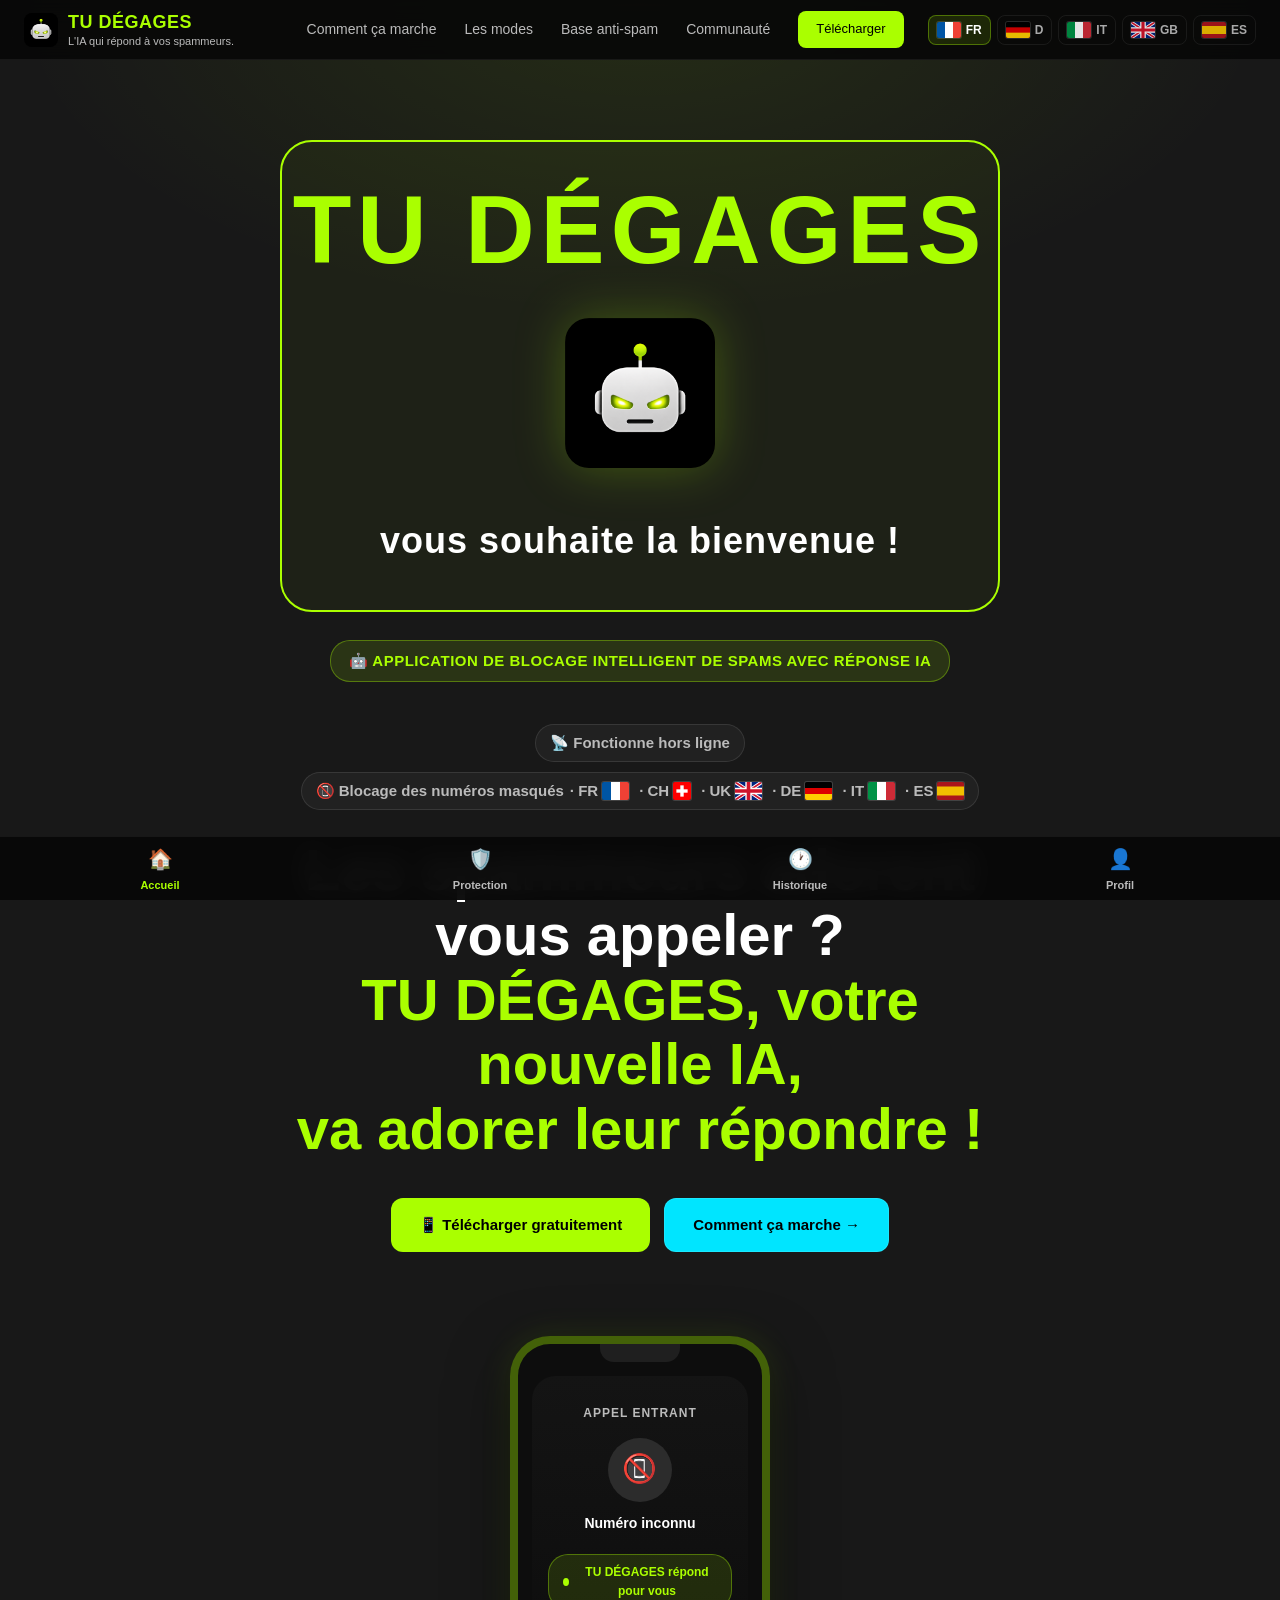
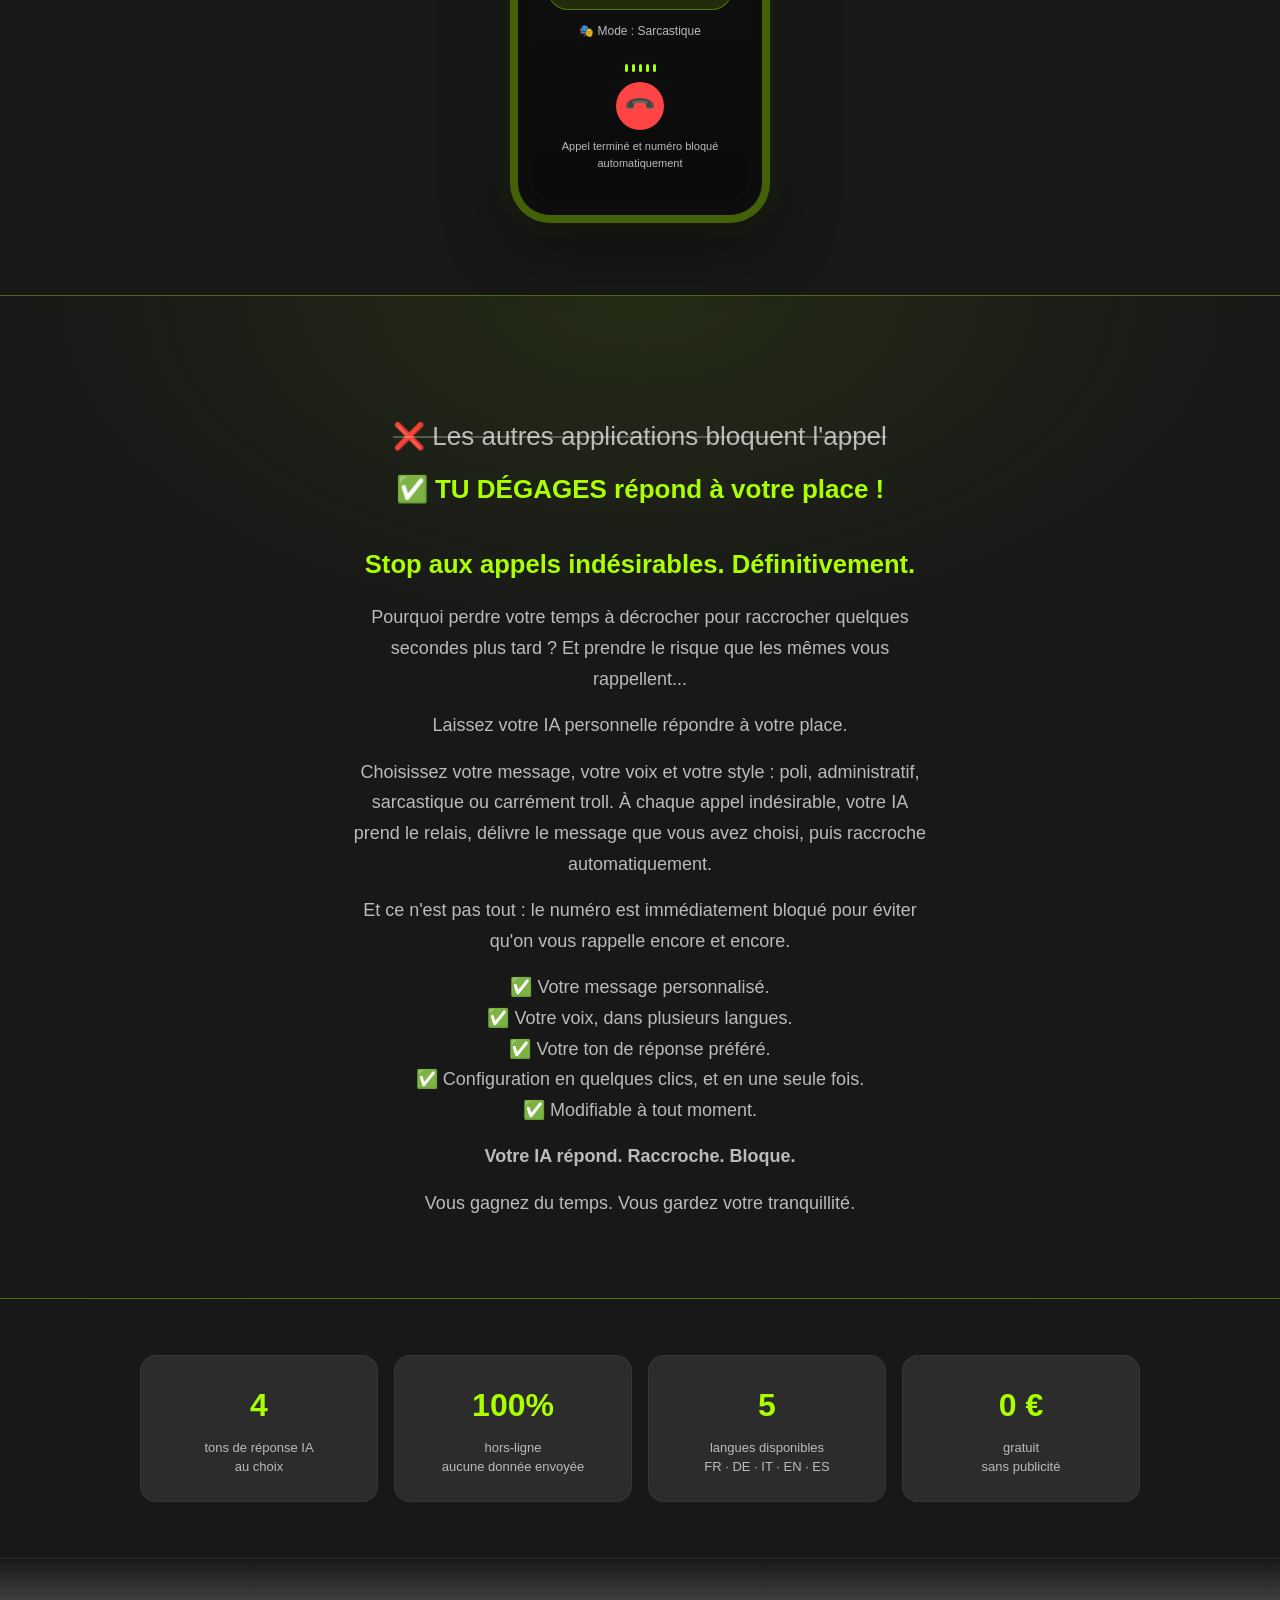
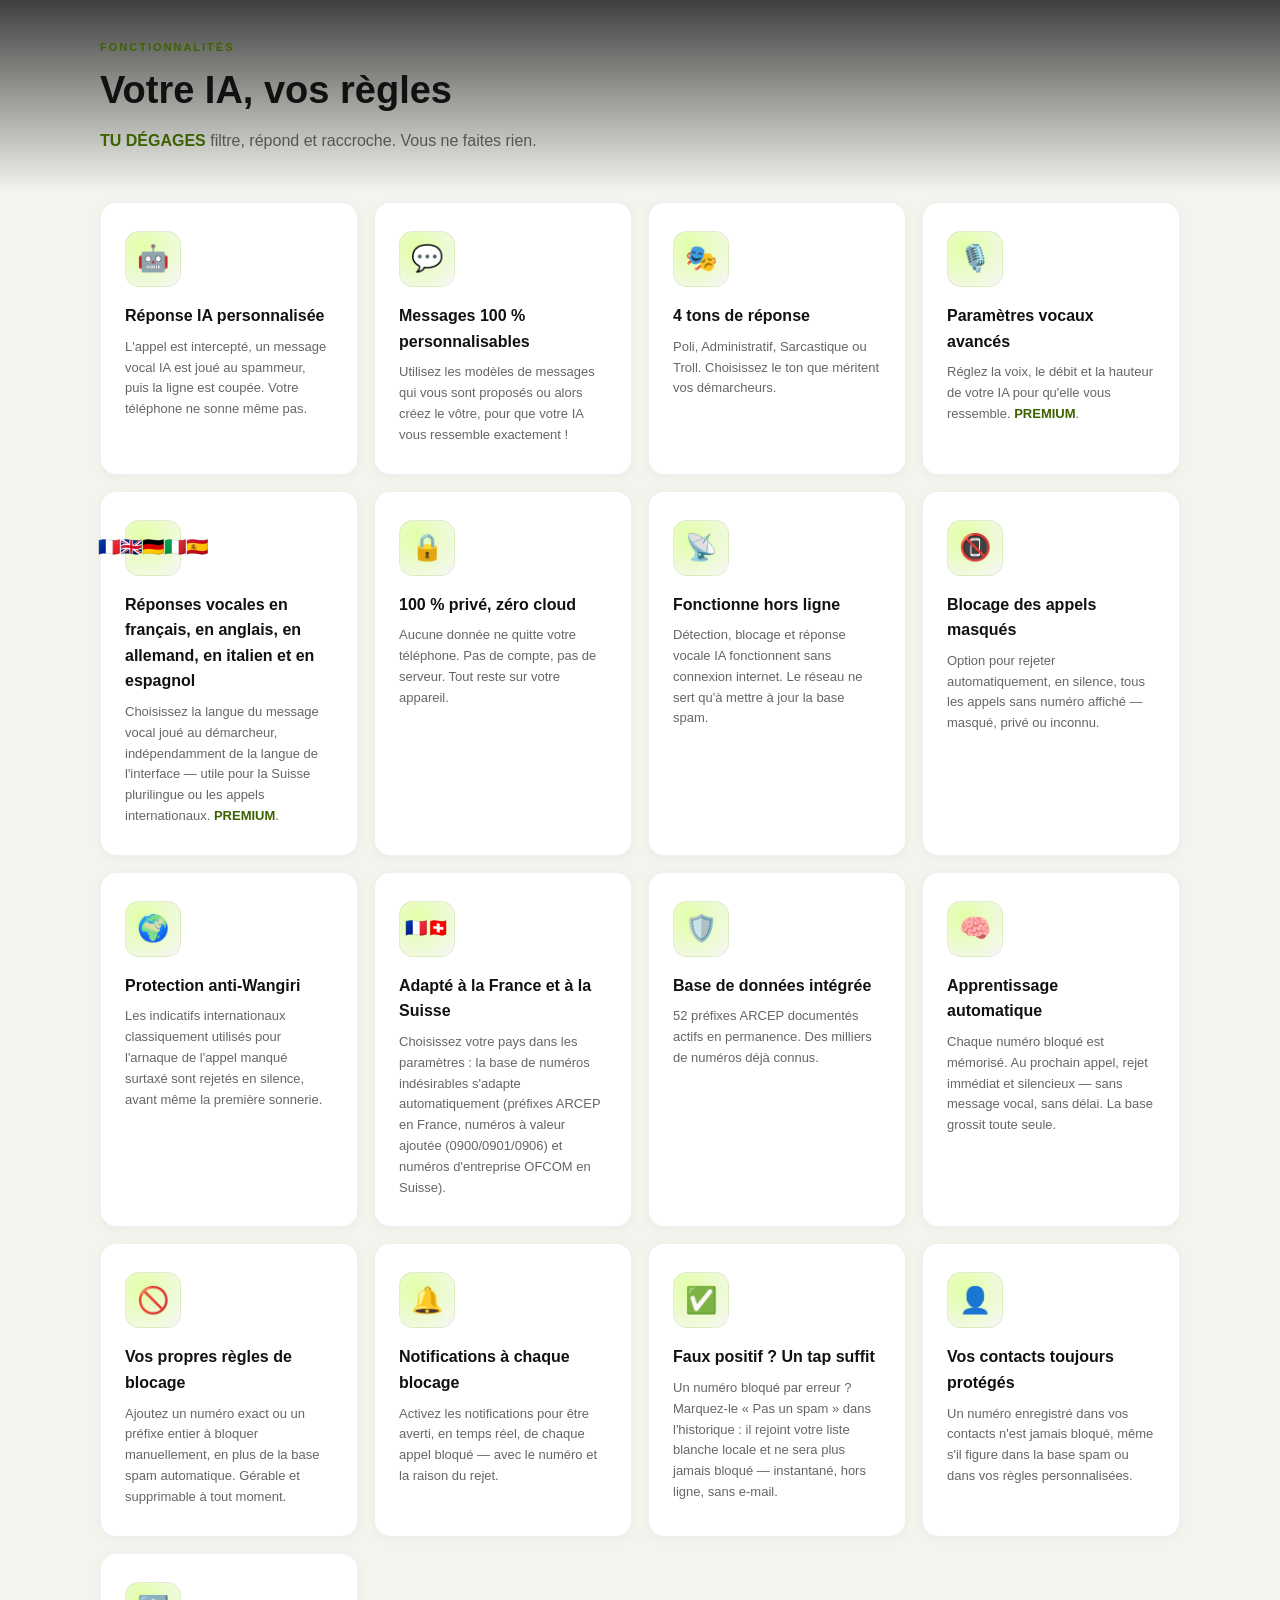
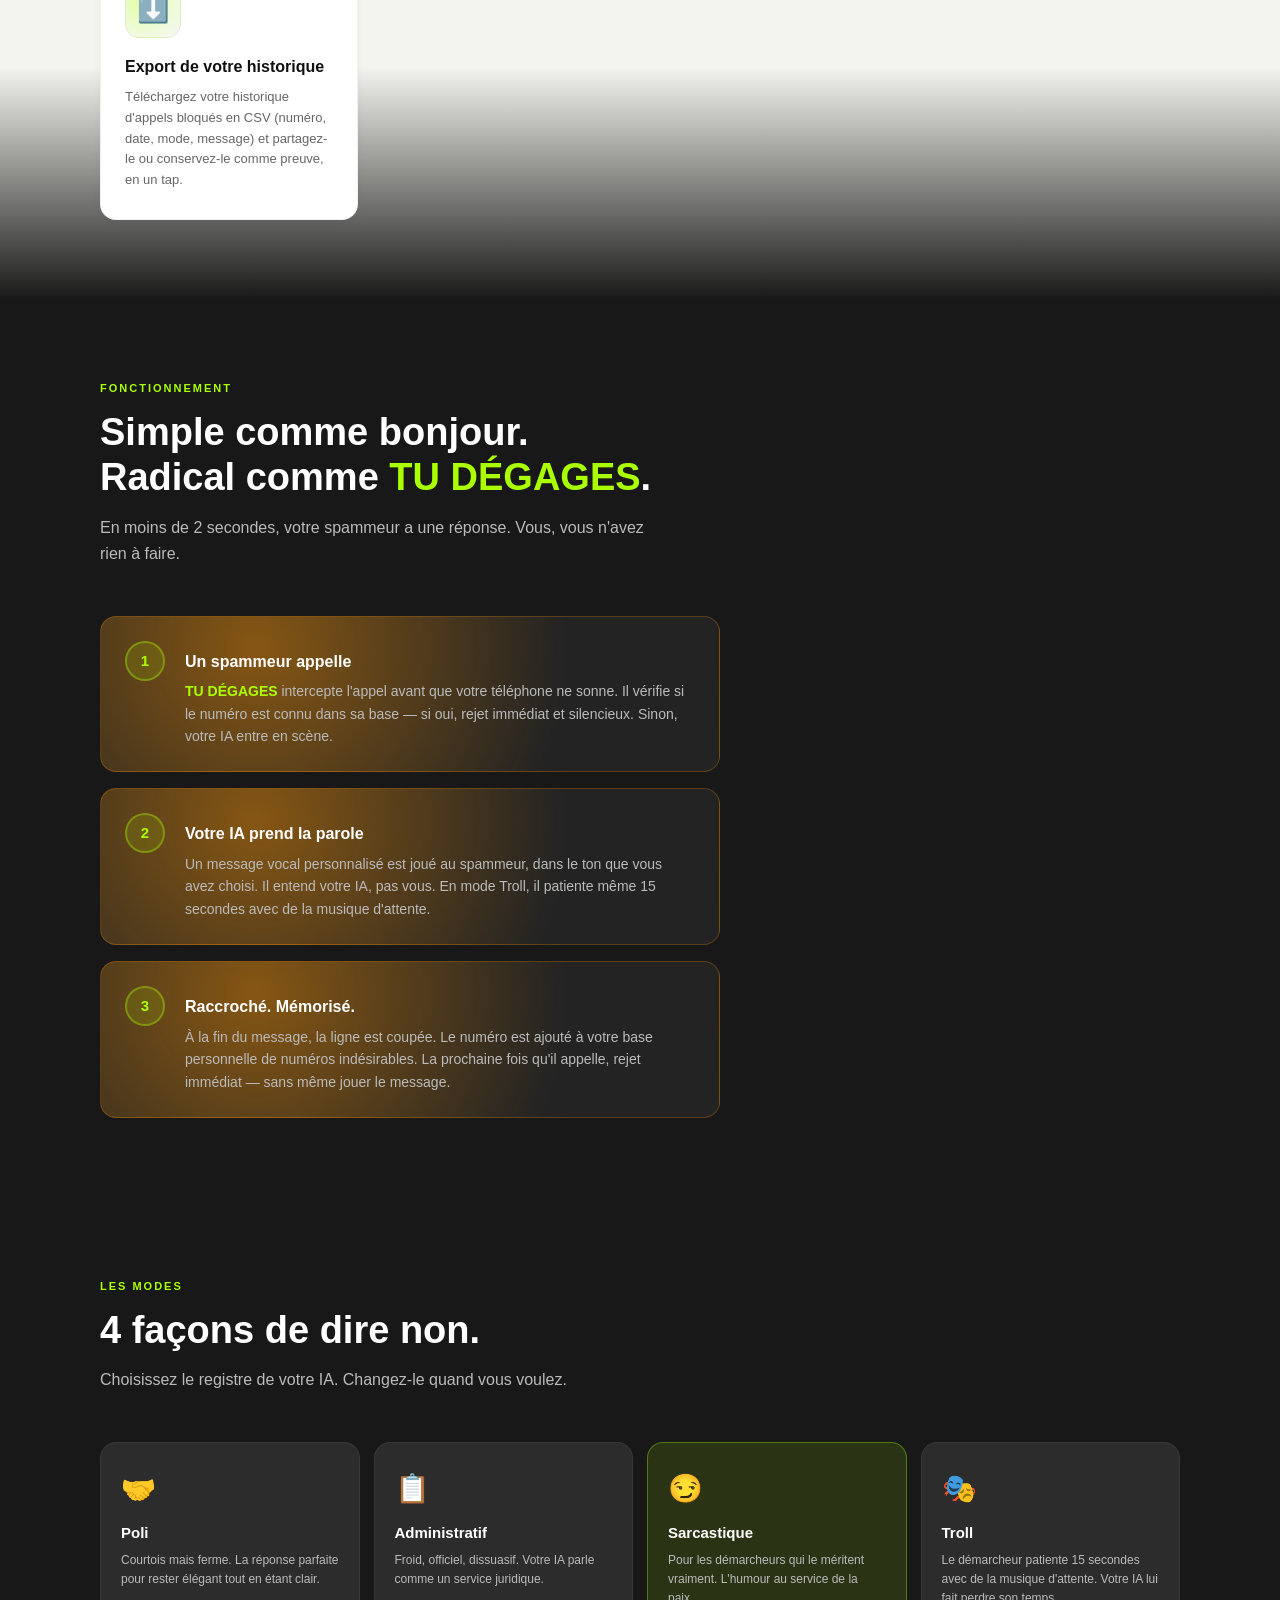
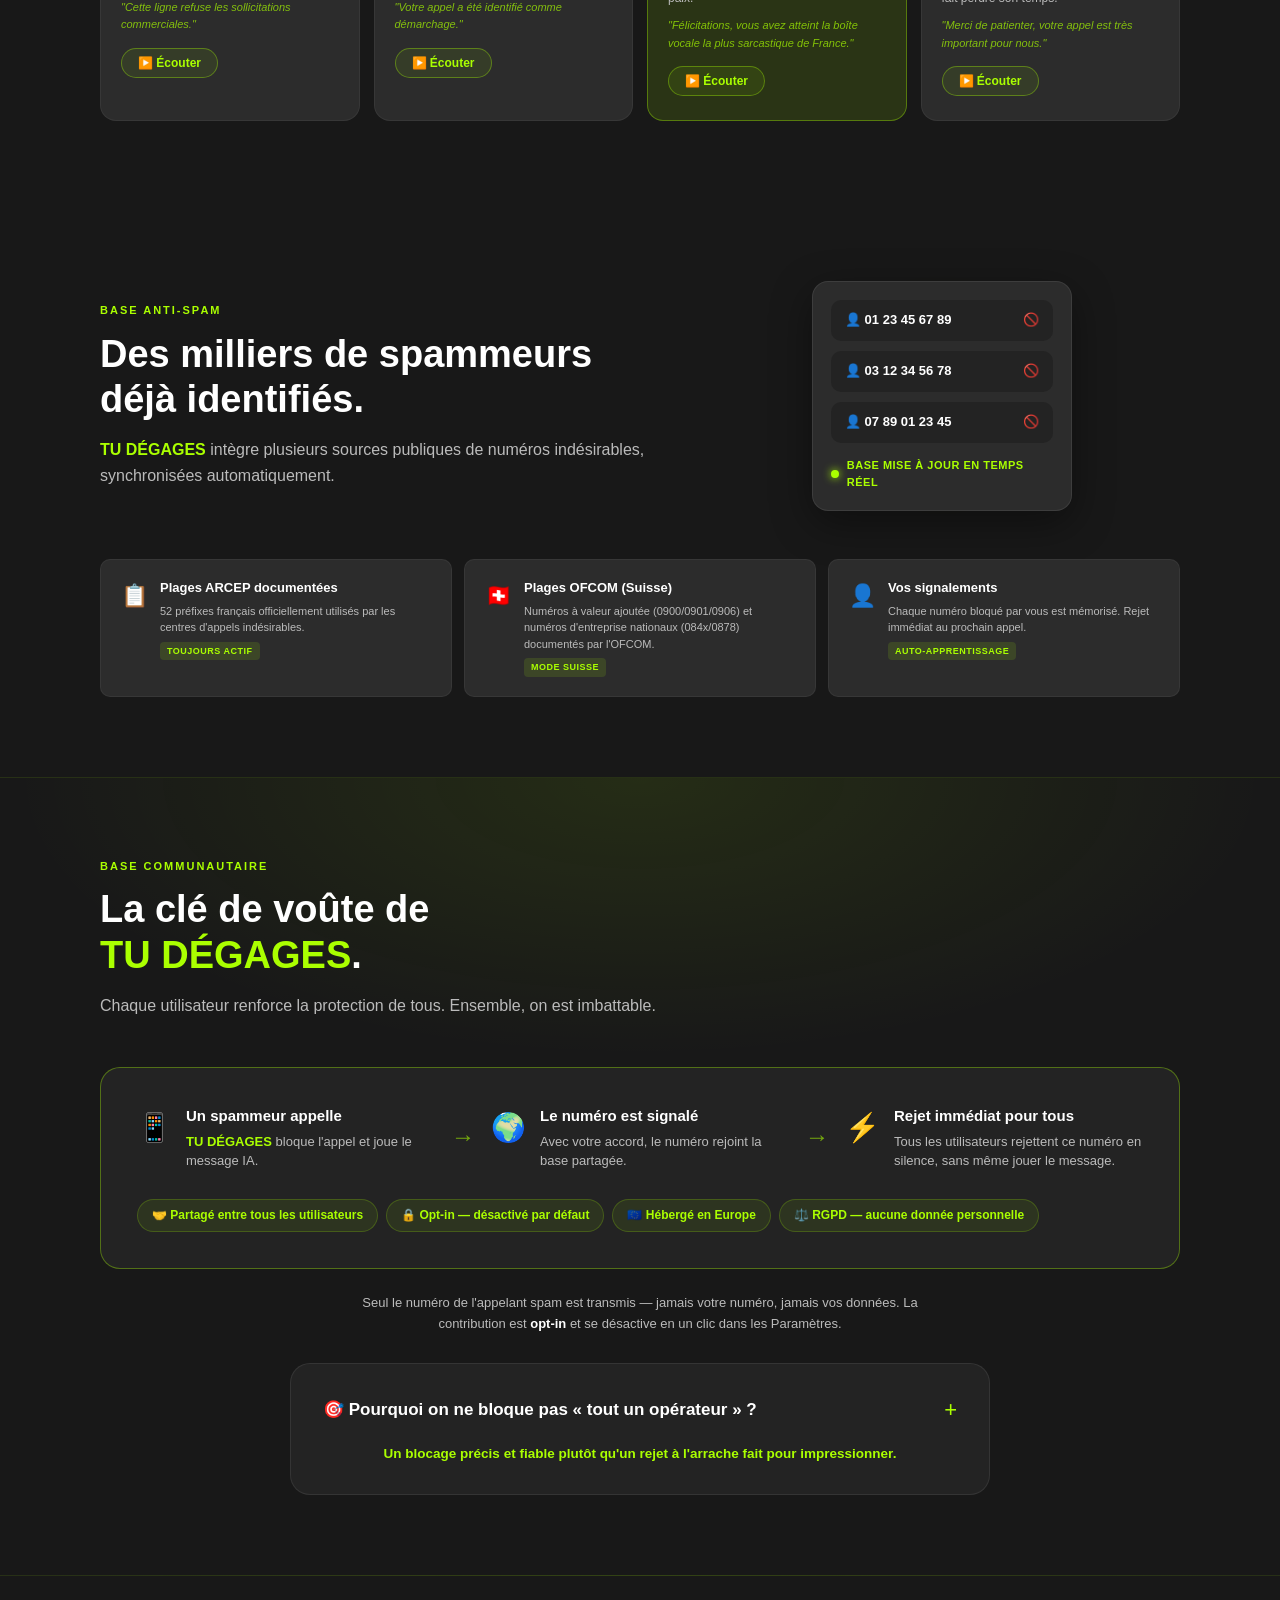
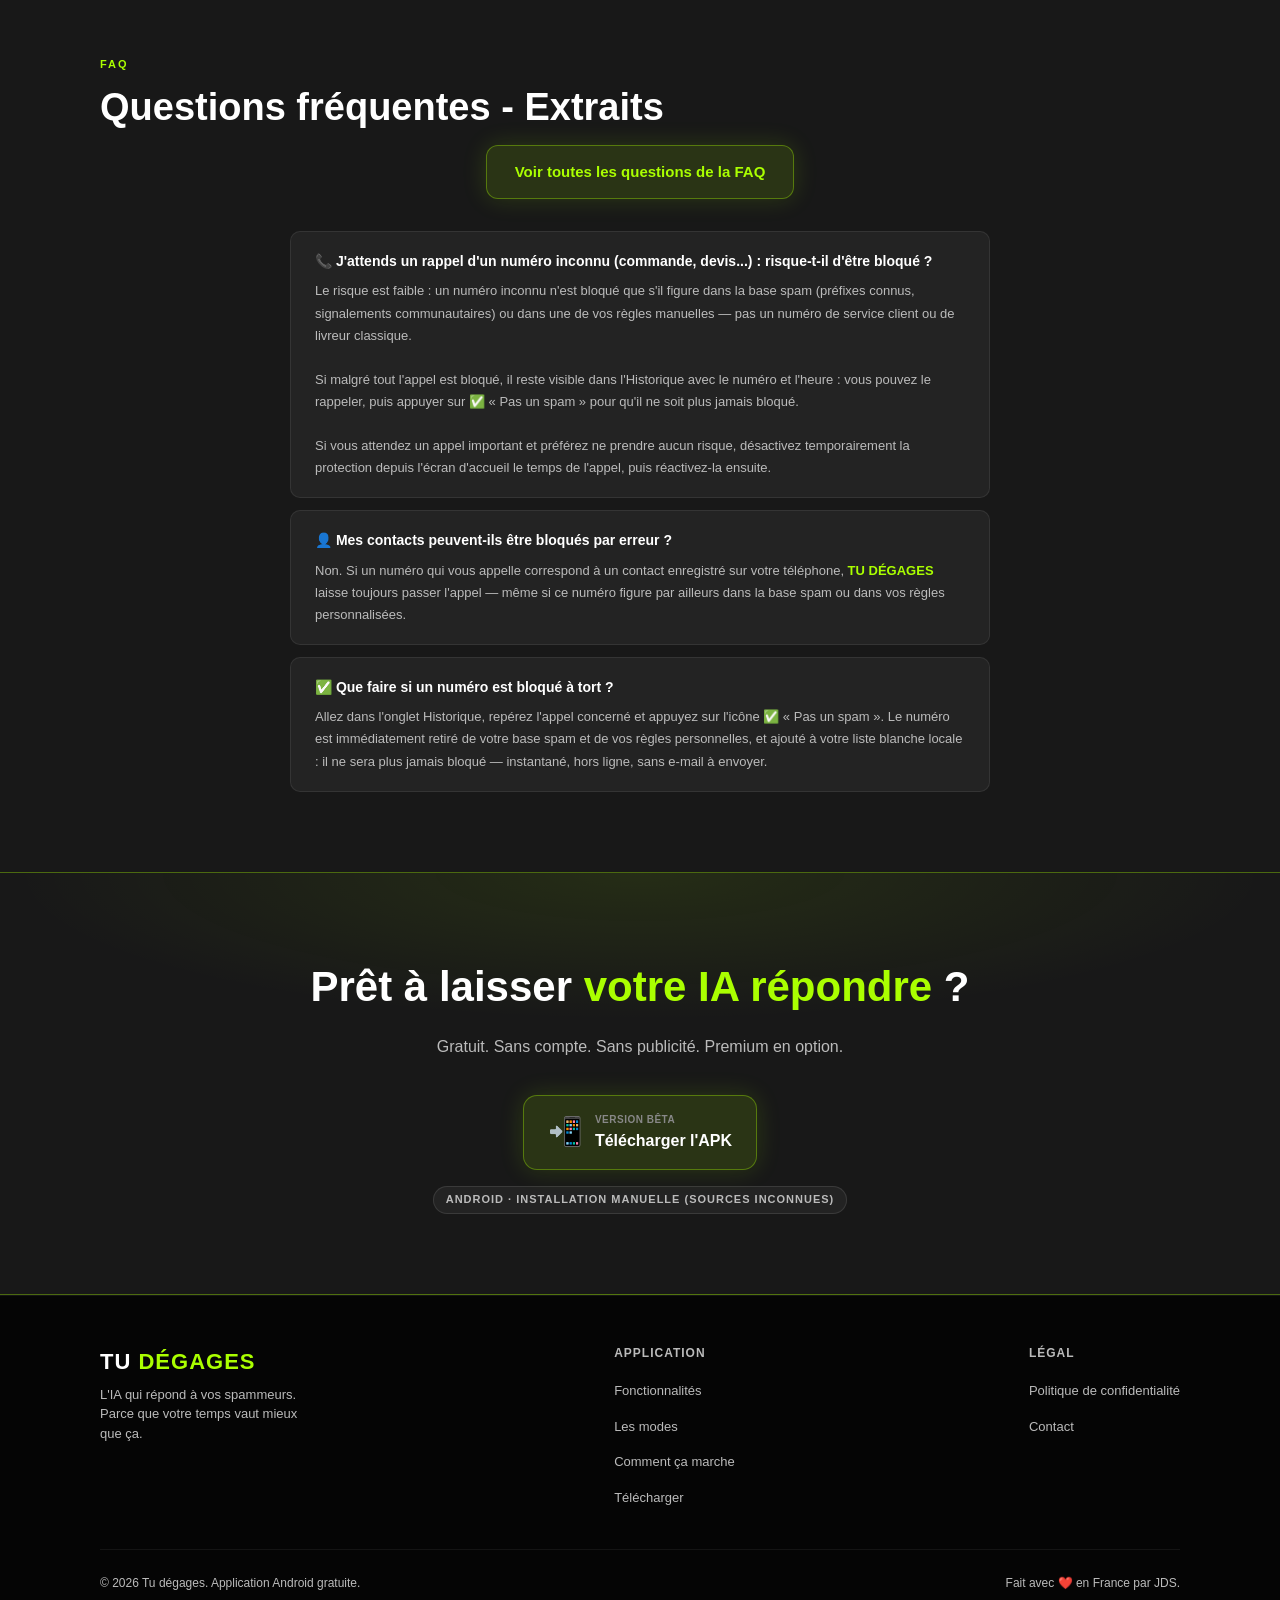
==== commit 432aeecd: "Documente la protection anti-Wangiri sur le site (FAQ + page d'accueil) Ajoute la meme explication q" ====
--- a/docs/index.html
+++ b/docs/index.html
@@ -183,6 +183,11 @@
         <div class="feature-icon">📵</div>
         <h3>Blocage des appels masqués</h3>
         <p>Option pour rejeter automatiquement, en silence, tous les appels sans numéro affiché — masqué, privé ou inconnu.</p>
+      </div>
+      <div class="feature-card reveal">
+        <div class="feature-icon">🌍</div>
+        <h3>Protection anti-Wangiri</h3>
+        <p>Les indicatifs internationaux classiquement utilisés pour l'arnaque de l'appel manqué surtaxé sont rejetés en silence, avant même la première sonnerie.</p>
       </div>
       <div class="feature-card reveal">
         <div class="feature-icon feature-icon-flags">🇫🇷🇨🇭</div>
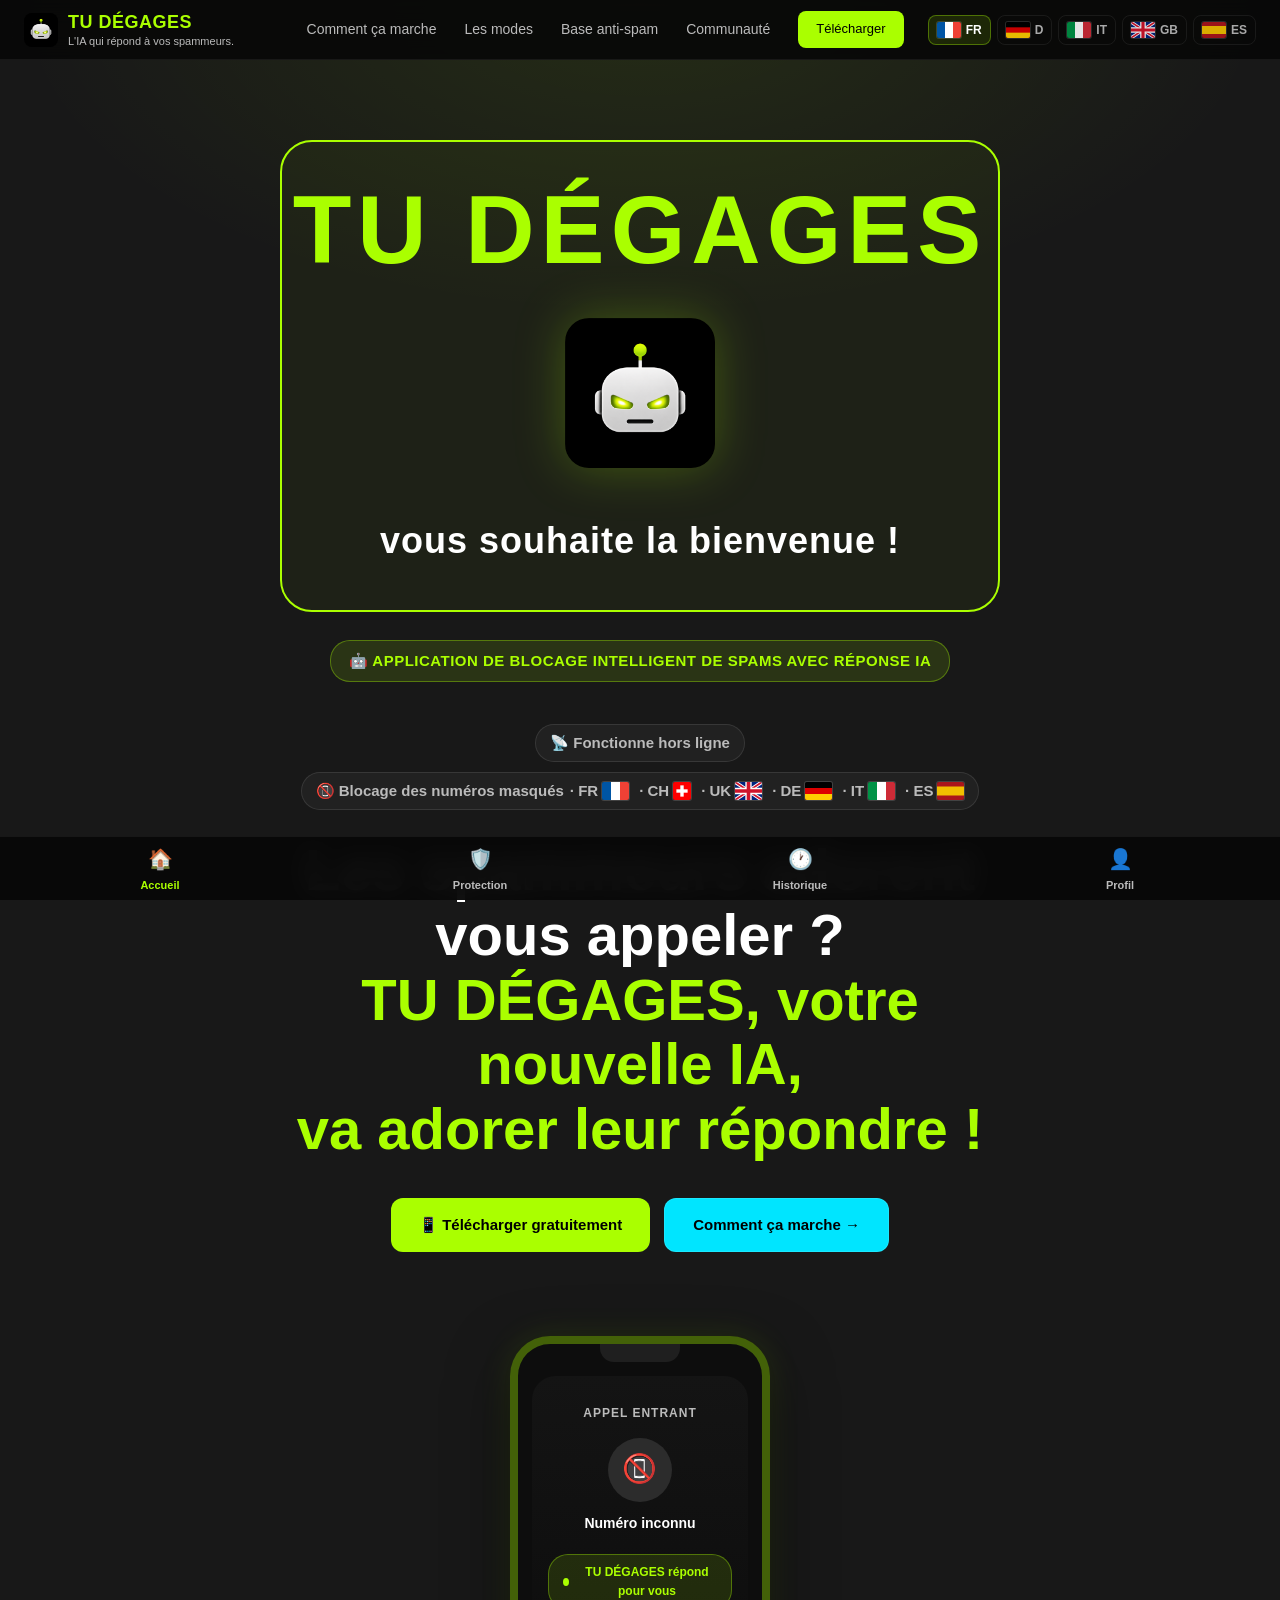
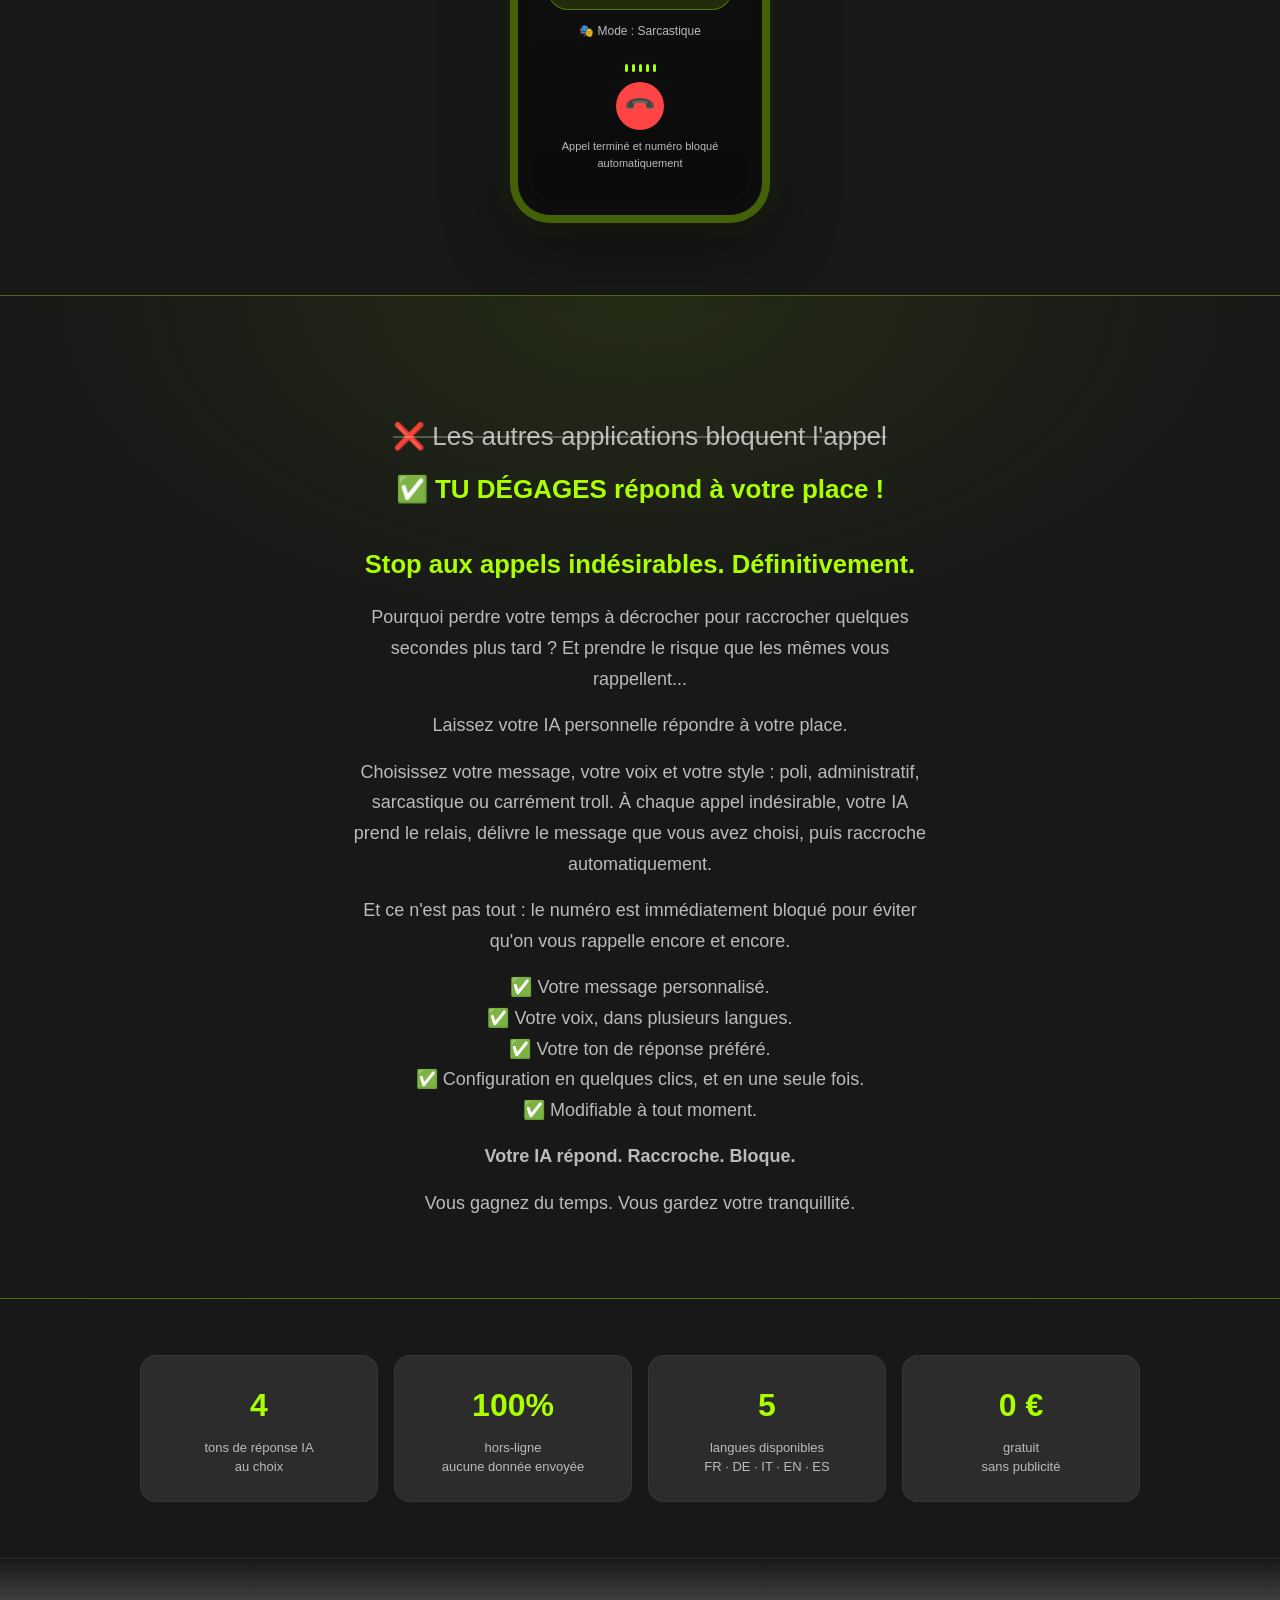
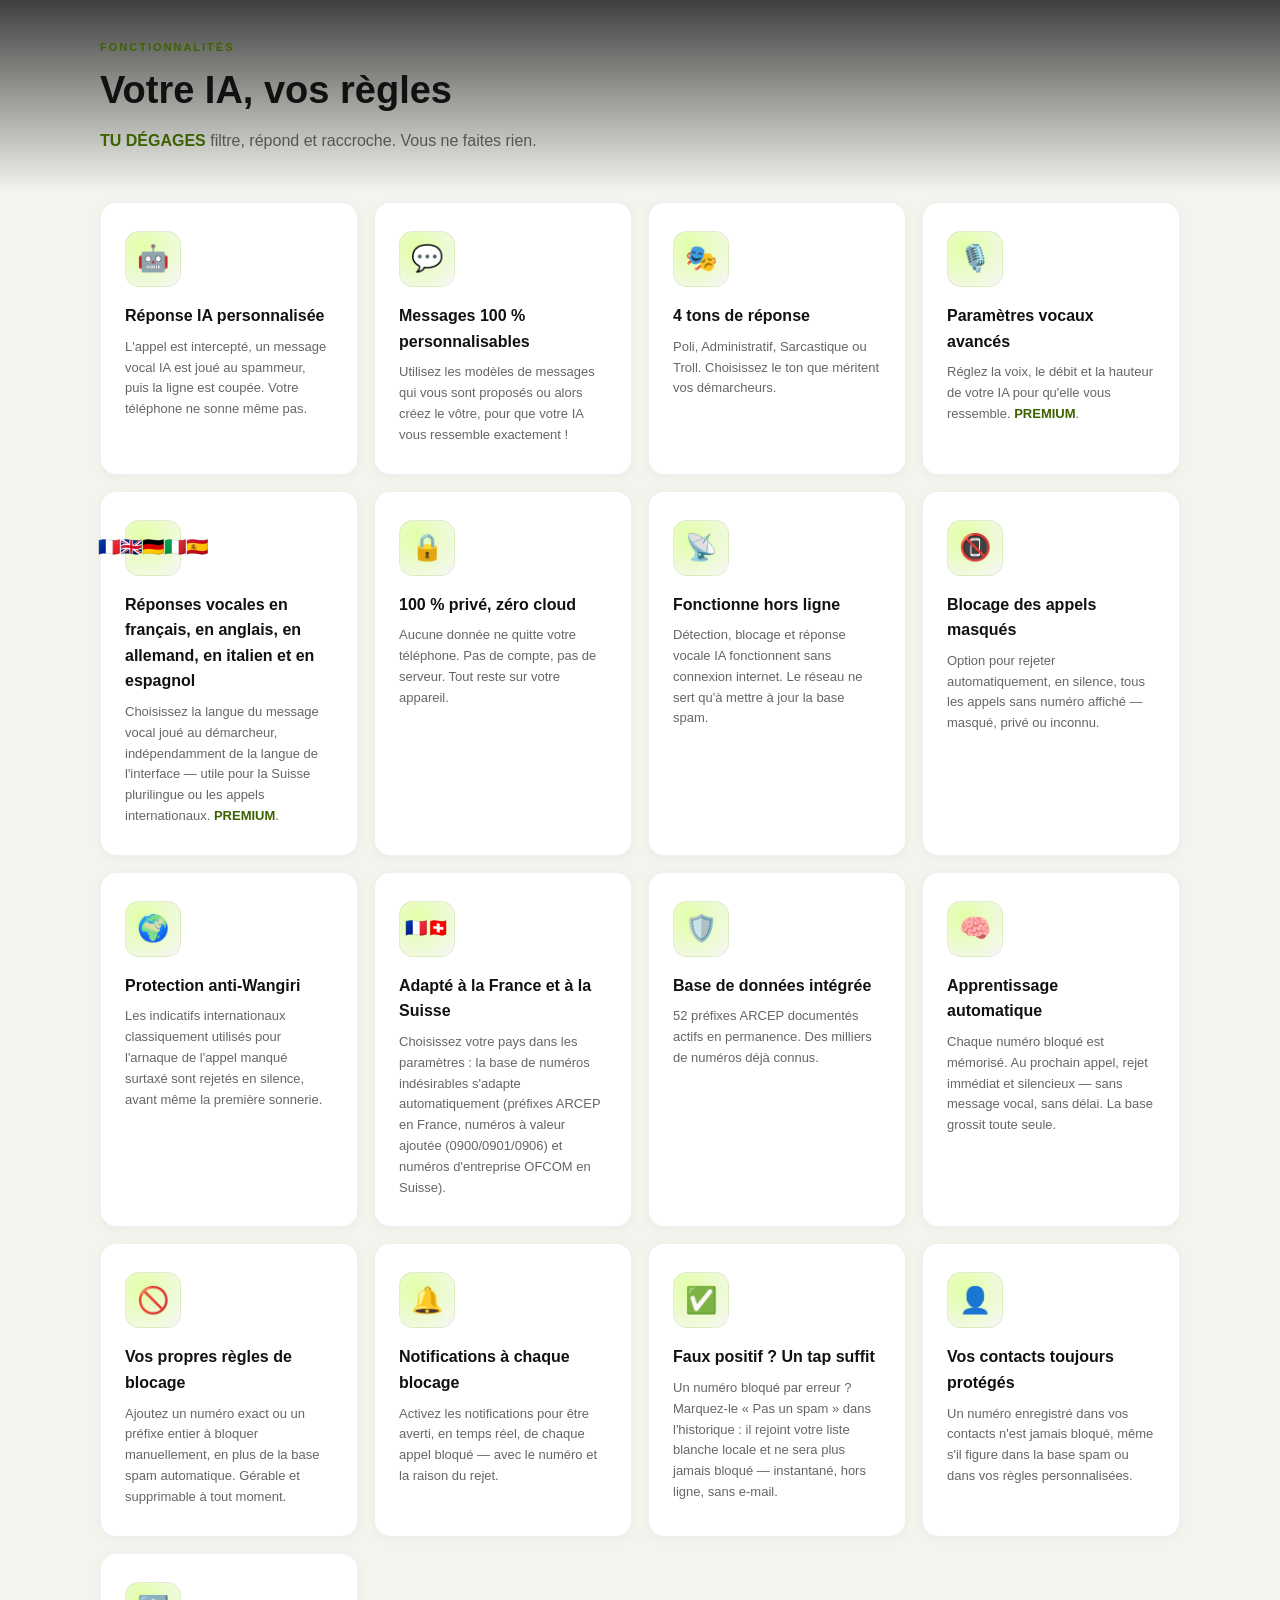
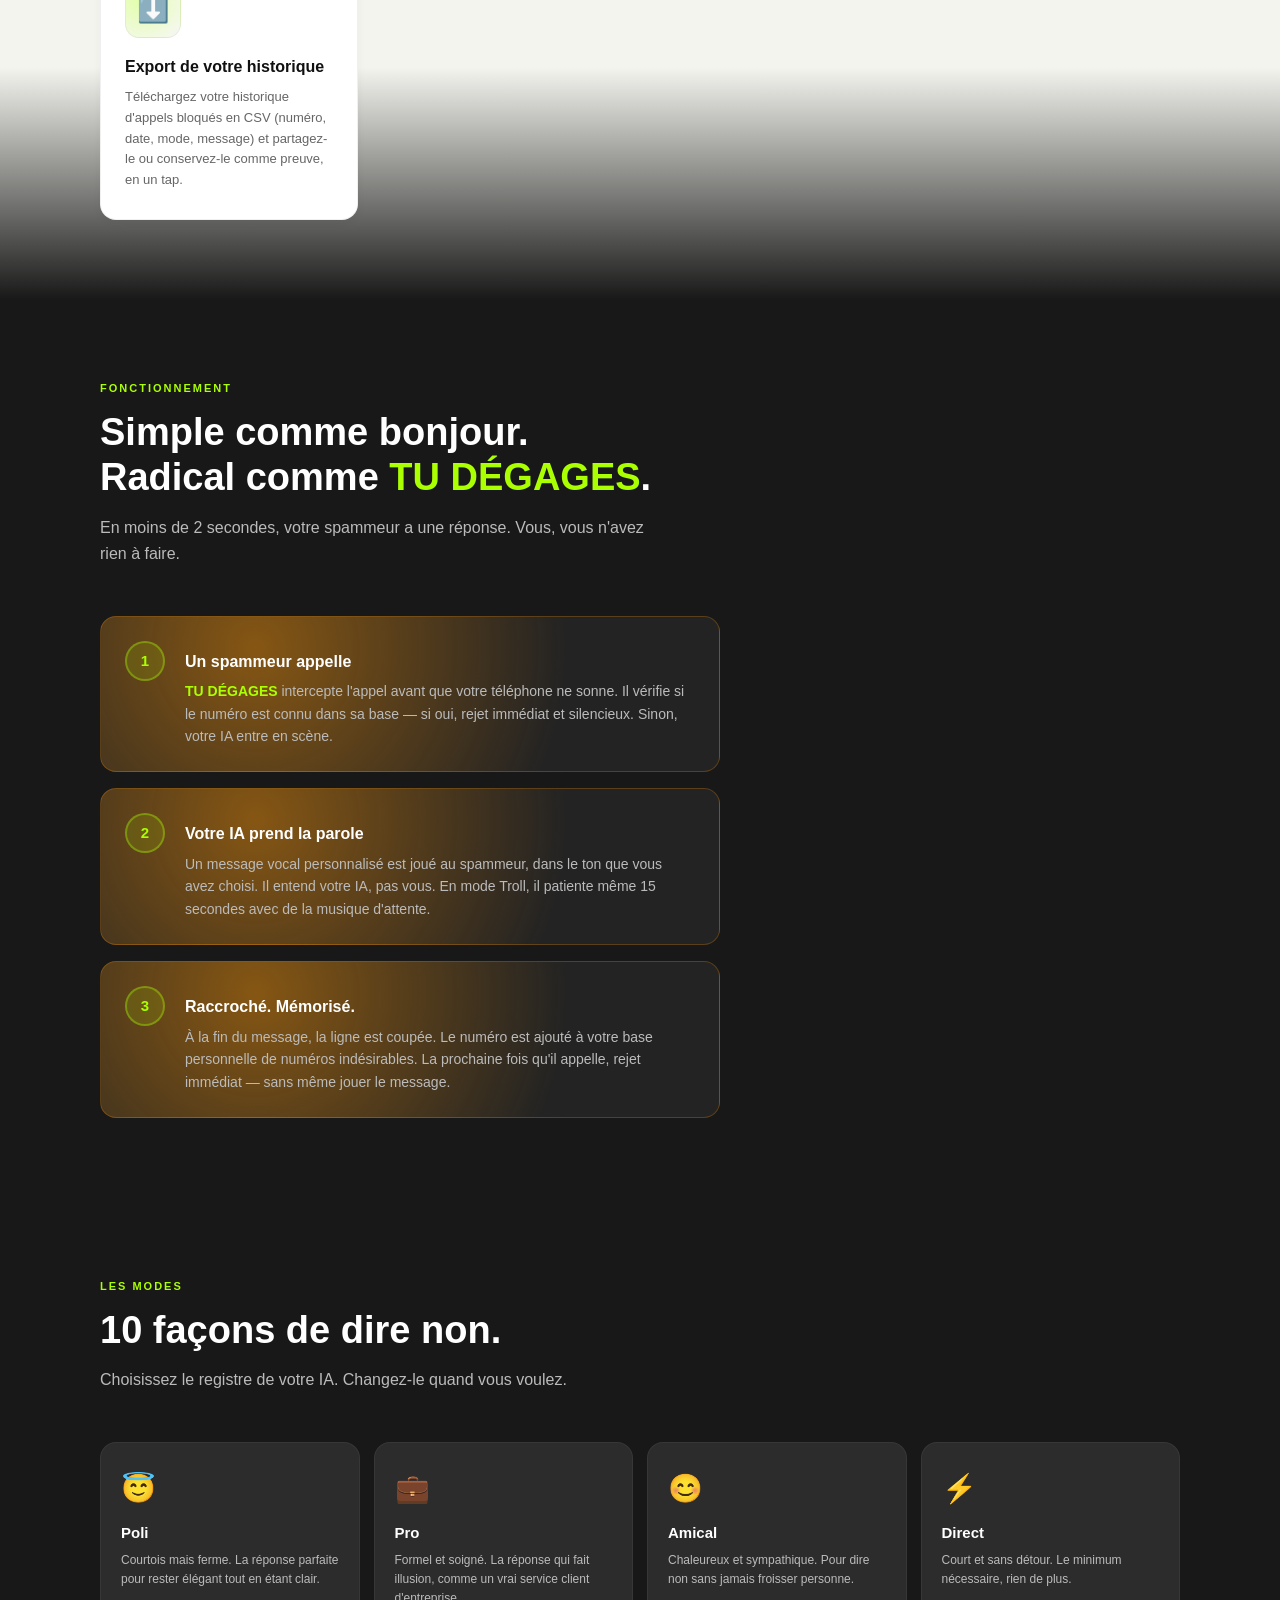
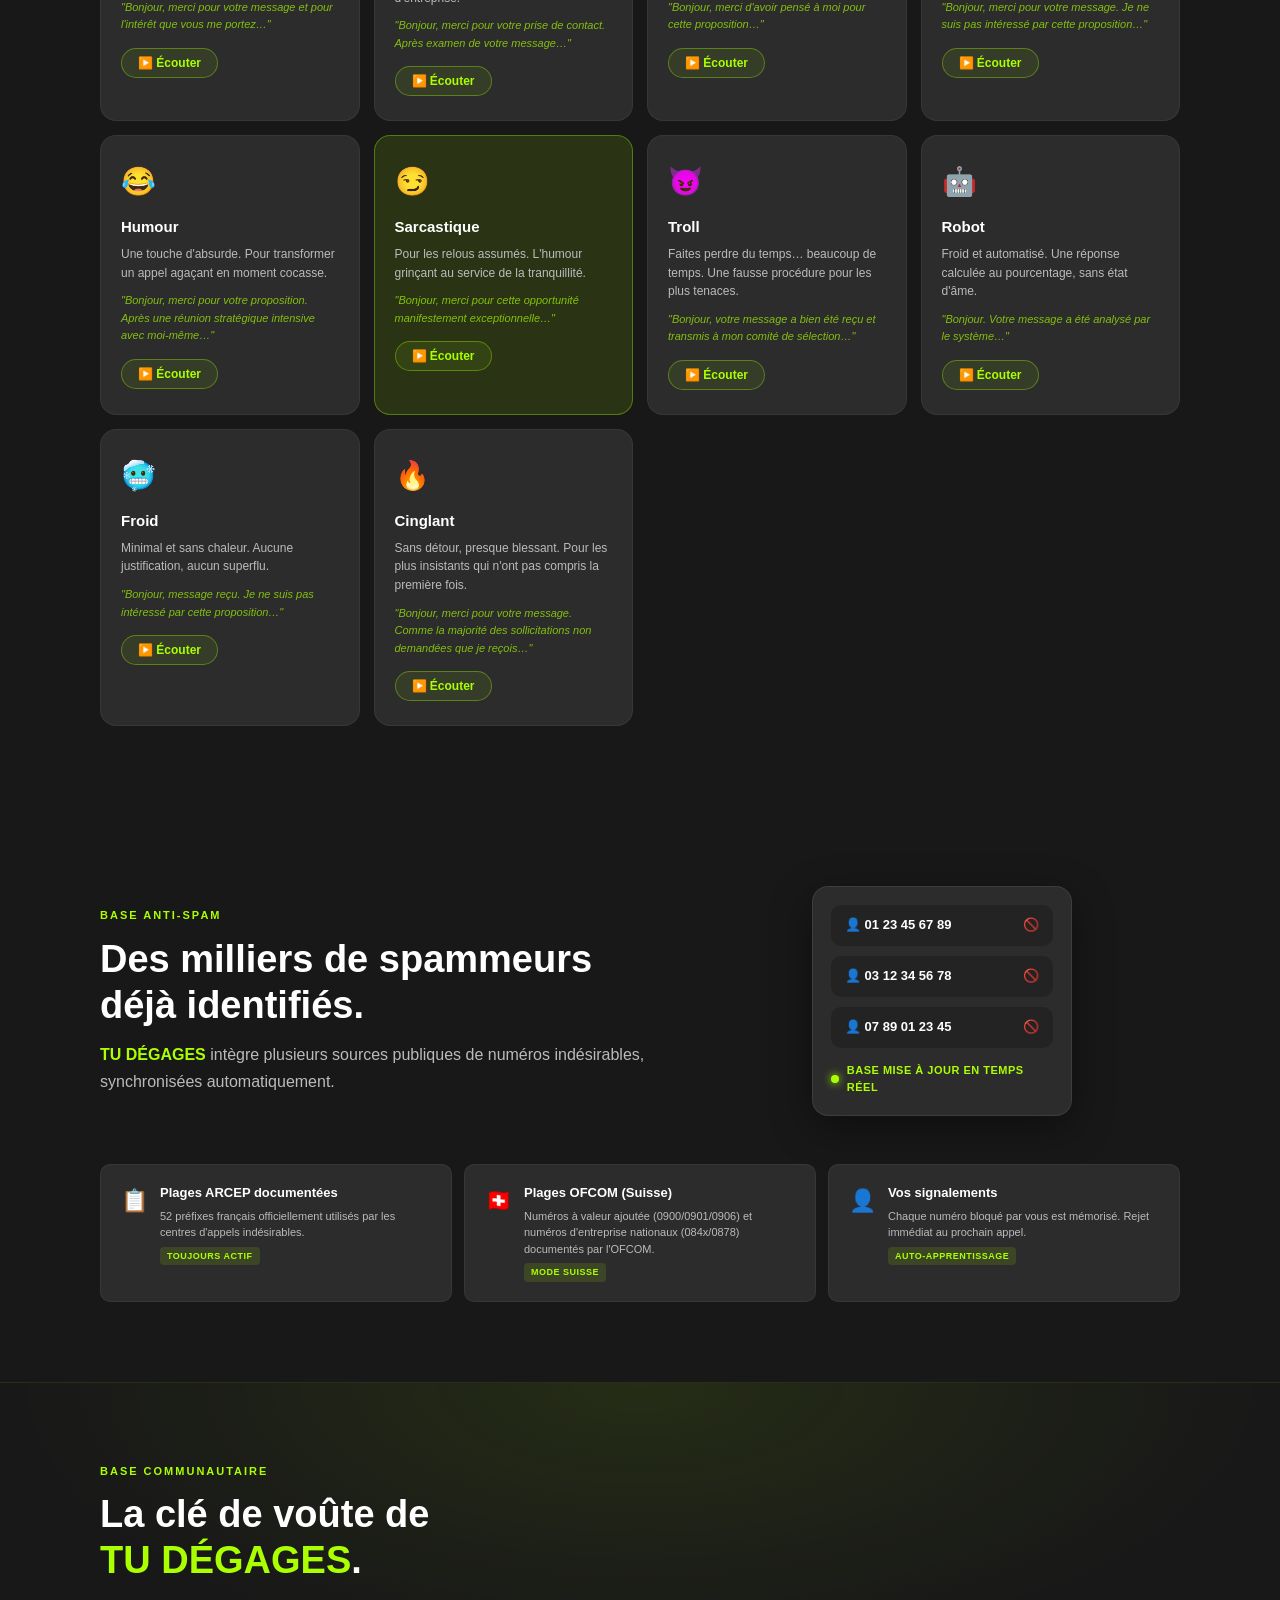
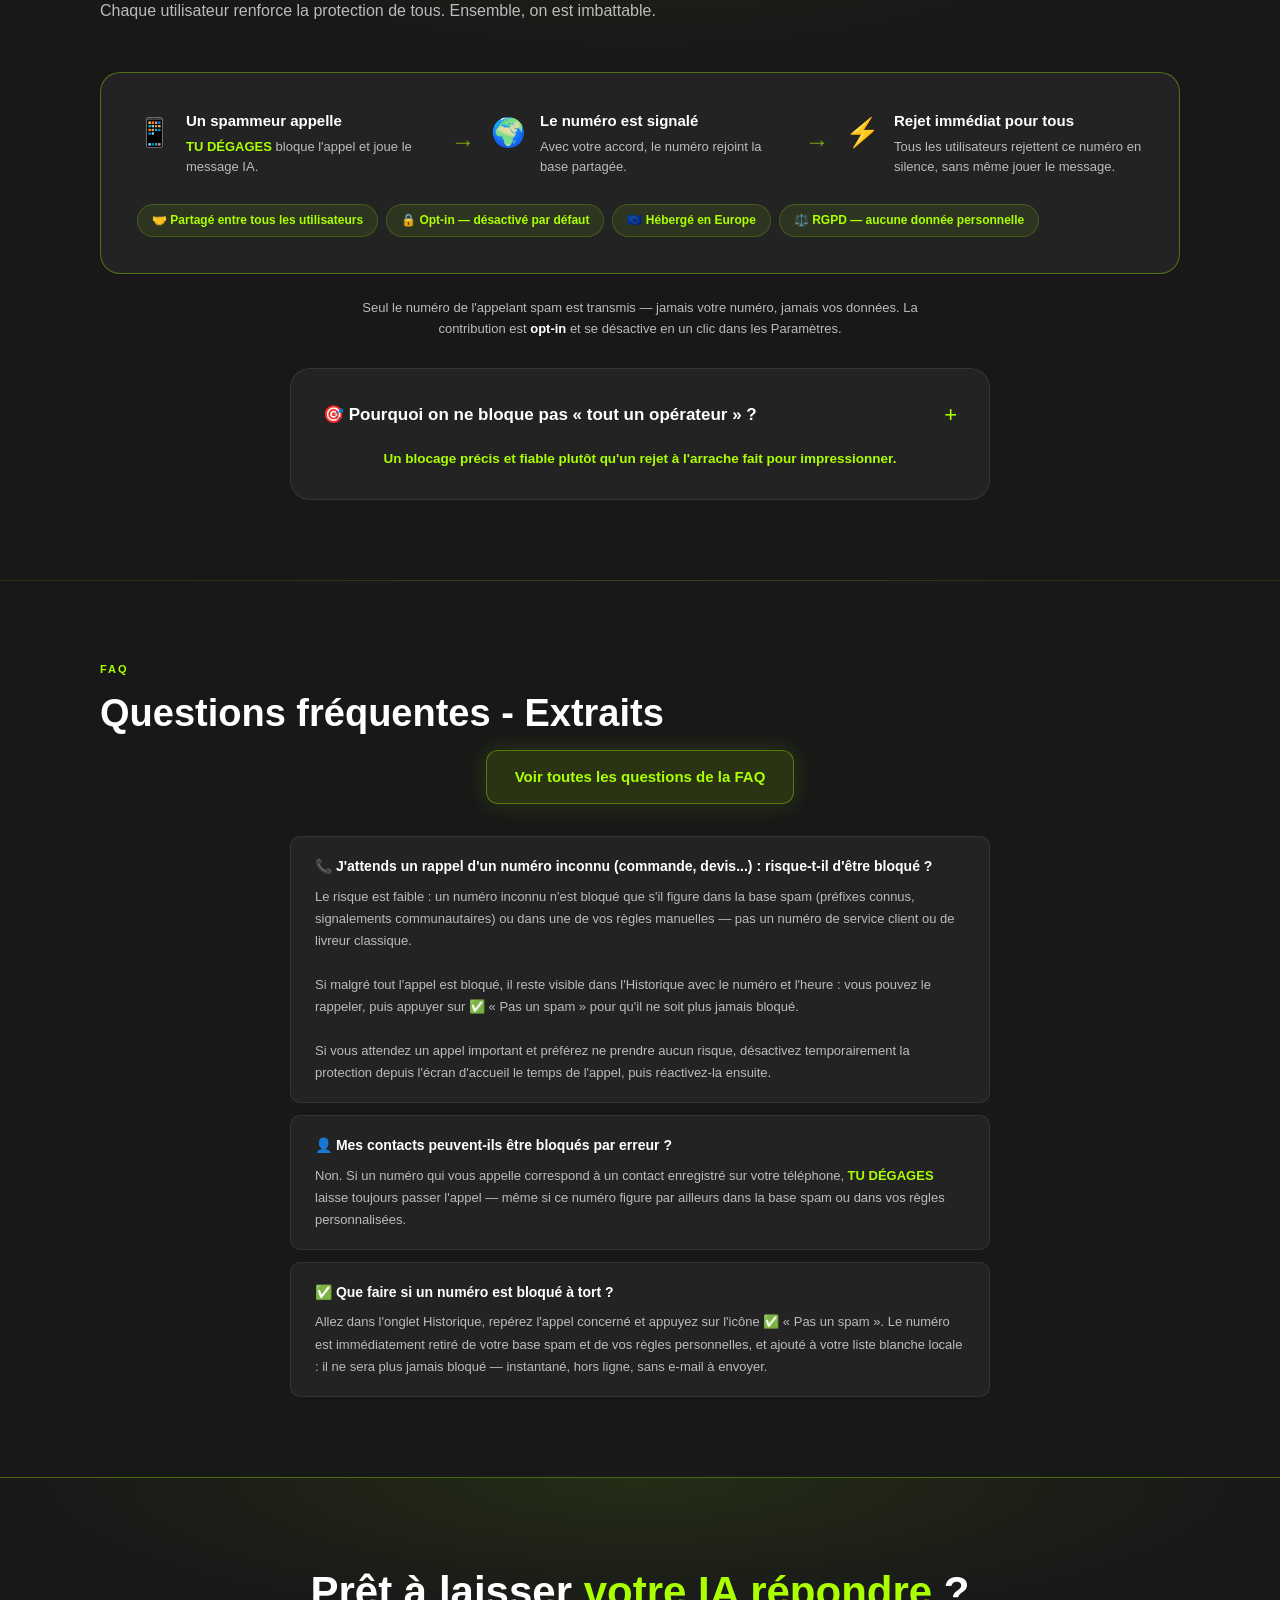
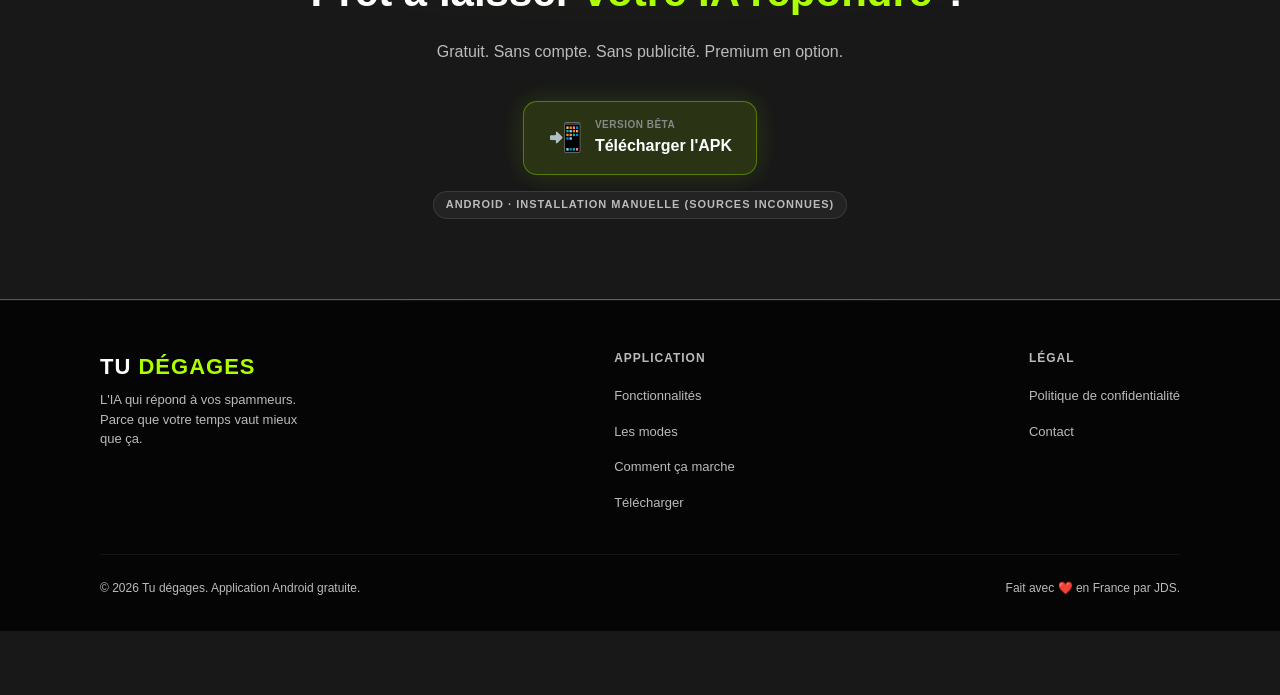
==== commit 3620e7a2: "Refonte complete du systeme de modes : 10 modes avec messages de base complets Remplace les 4 modes " ====
--- a/docs/index.html
+++ b/docs/index.html
@@ -269,36 +269,78 @@
 <section id="modes">
   <div class="section-inner reveal">
     <p class="section-label">Les modes</p>
-    <h2 class="section-title">4 façons de dire non.</h2>
+    <h2 class="section-title">10 façons de dire non.</h2>
     <p class="section-sub">Choisissez le registre de votre IA. Changez-le quand vous voulez.</p>
     <div class="modes-grid">
       <div class="mode-card reveal">
-        <div class="mode-emoji">🤝</div>
+        <div class="mode-emoji">😇</div>
         <h3>Poli</h3>
         <p>Courtois mais ferme. La réponse parfaite pour rester élégant tout en étant clair.</p>
-        <div class="mode-example">"Cette ligne refuse les sollicitations commerciales."</div>
-        <button class="mode-listen-btn" onclick="speakMode(this, 'Cette ligne refuse les sollicitations commerciales.')">▶️ Écouter</button>
-      </div>
-      <div class="mode-card reveal">
-        <div class="mode-emoji">📋</div>
-        <h3>Administratif</h3>
-        <p>Froid, officiel, dissuasif. Votre IA parle comme un service juridique.</p>
-        <div class="mode-example">"Votre appel a été identifié comme démarchage."</div>
-        <button class="mode-listen-btn" onclick="speakMode(this, 'Votre appel a été identifié comme démarchage.')">▶️ Écouter</button>
+        <div class="mode-example">"Bonjour, merci pour votre message et pour l'intérêt que vous me portez…"</div>
+        <button class="mode-listen-btn" onclick="speakMode(this, 'Bonjour,\n\nMerci pour votre message et pour l\'intérêt que vous me portez.\n\nAprès lecture de votre proposition, je ne souhaite pas y donner suite pour le moment.\n\nJe vous remercie de votre compréhension et vous souhaite une excellente continuation.')">▶️ Écouter</button>
+      </div>
+      <div class="mode-card reveal">
+        <div class="mode-emoji">💼</div>
+        <h3>Pro</h3>
+        <p>Formel et soigné. La réponse qui fait illusion, comme un vrai service client d'entreprise.</p>
+        <div class="mode-example">"Bonjour, merci pour votre prise de contact. Après examen de votre message…"</div>
+        <button class="mode-listen-btn" onclick="speakMode(this, 'Bonjour,\n\nMerci pour votre prise de contact.\n\nAprès examen de votre message, votre proposition ne correspond pas à mes besoins actuels. Je ne souhaite donc pas poursuivre cet échange.\n\nJe vous remercie pour votre démarche et vous souhaite une bonne journée.\n\nCordialement.')">▶️ Écouter</button>
+      </div>
+      <div class="mode-card reveal">
+        <div class="mode-emoji">😊</div>
+        <h3>Amical</h3>
+        <p>Chaleureux et sympathique. Pour dire non sans jamais froisser personne.</p>
+        <div class="mode-example">"Bonjour, merci d'avoir pensé à moi pour cette proposition…"</div>
+        <button class="mode-listen-btn" onclick="speakMode(this, 'Bonjour,\n\nMerci d\'avoir pensé à moi pour cette proposition.\n\nMême si elle semble intéressante, ce n\'est pas quelque chose qui me convient actuellement. Je vais donc passer mon tour.\n\nJe vous souhaite malgré tout beaucoup de succès dans vos démarches.')">▶️ Écouter</button>
+      </div>
+      <div class="mode-card reveal">
+        <div class="mode-emoji">⚡</div>
+        <h3>Direct</h3>
+        <p>Court et sans détour. Le minimum nécessaire, rien de plus.</p>
+        <div class="mode-example">"Bonjour, merci pour votre message. Je ne suis pas intéressé par cette proposition…"</div>
+        <button class="mode-listen-btn" onclick="speakMode(this, 'Bonjour,\n\nMerci pour votre message.\n\nJe ne suis pas intéressé par cette proposition et ne souhaite pas être recontacté à ce sujet.\n\nBonne continuation.')">▶️ Écouter</button>
+      </div>
+      <div class="mode-card reveal">
+        <div class="mode-emoji">😂</div>
+        <h3>Humour</h3>
+        <p>Une touche d'absurde. Pour transformer un appel agaçant en moment cocasse.</p>
+        <div class="mode-example">"Bonjour, merci pour votre proposition. Après une réunion stratégique intensive avec moi-même…"</div>
+        <button class="mode-listen-btn" onclick="speakMode(this, 'Bonjour,\n\nMerci pour votre proposition.\n\nAprès une réunion stratégique intensive avec moi-même, un café et mon agenda, nous sommes arrivés à la conclusion que ce n\'était pas le bon moment.\n\nJe vais donc décliner cette offre.\n\nExcellente journée à vous.')">▶️ Écouter</button>
       </div>
       <div class="mode-card active reveal">
         <div class="mode-emoji">😏</div>
         <h3>Sarcastique</h3>
-        <p>Pour les démarcheurs qui le méritent vraiment. L'humour au service de la paix.</p>
-        <div class="mode-example">"Félicitations, vous avez atteint la boîte vocale la plus sarcastique de France."</div>
-        <button class="mode-listen-btn" onclick="speakMode(this, 'Félicitations, vous avez atteint la boîte vocale la plus sarcastique de France.')">▶️ Écouter</button>
-      </div>
-      <div class="mode-card reveal">
-        <div class="mode-emoji">🎭</div>
+        <p>Pour les relous assumés. L'humour grinçant au service de la tranquillité.</p>
+        <div class="mode-example">"Bonjour, merci pour cette opportunité manifestement exceptionnelle…"</div>
+        <button class="mode-listen-btn" onclick="speakMode(this, 'Bonjour,\n\nMerci pour cette opportunité manifestement exceptionnelle.\n\nMalheureusement, après une analyse approfondie d\'environ trois secondes, j\'ai décidé de ne pas donner suite à votre proposition.\n\nJe vous souhaite néanmoins bonne chance dans votre quête de prospects plus enthousiastes.')">▶️ Écouter</button>
+      </div>
+      <div class="mode-card reveal">
+        <div class="mode-emoji">😈</div>
         <h3>Troll</h3>
-        <p>Le démarcheur patiente 15 secondes avec de la musique d'attente. Votre IA lui fait perdre son temps.</p>
-        <div class="mode-example">"Merci de patienter, votre appel est très important pour nous."</div>
-        <button class="mode-listen-btn" onclick="speakMode(this, 'Merci de patienter, votre appel est très important pour nous.')">▶️ Écouter</button>
+        <p>Faites perdre du temps… beaucoup de temps. Une fausse procédure pour les plus tenaces.</p>
+        <div class="mode-example">"Bonjour, votre message a bien été reçu et transmis à mon comité de sélection…"</div>
+        <button class="mode-listen-btn" onclick="speakMode(this, 'Bonjour,\n\nVotre message a bien été reçu et transmis à mon comité de sélection.\n\nAprès plusieurs débats animés, deux votes contre, un vote blanc et l\'abstention du président, la décision est tombée : votre proposition ne sera pas retenue.\n\nNous vous remercions pour votre participation et vous souhaitons une excellente continuation.')">▶️ Écouter</button>
+      </div>
+      <div class="mode-card reveal">
+        <div class="mode-emoji">🤖</div>
+        <h3>Robot</h3>
+        <p>Froid et automatisé. Une réponse calculée au pourcentage, sans état d'âme.</p>
+        <div class="mode-example">"Bonjour. Votre message a été analysé par le système…"</div>
+        <button class="mode-listen-btn" onclick="speakMode(this, 'Bonjour.\n\nVotre message a été analysé par le système.\n\nRésultat : proposition détectée. Niveau d\'intérêt estimé : 0,7 %.\n\nAction exécutée : refus poli.\n\nMerci de votre compréhension.\n\nFin de transmission.')">▶️ Écouter</button>
+      </div>
+      <div class="mode-card reveal">
+        <div class="mode-emoji">🥶</div>
+        <h3>Froid</h3>
+        <p>Minimal et sans chaleur. Aucune justification, aucun superflu.</p>
+        <div class="mode-example">"Bonjour, message reçu. Je ne suis pas intéressé par cette proposition…"</div>
+        <button class="mode-listen-btn" onclick="speakMode(this, 'Bonjour,\n\nMessage reçu.\n\nJe ne suis pas intéressé par cette proposition.\n\nAucune suite ne sera donnée.\n\nCordialement.')">▶️ Écouter</button>
+      </div>
+      <div class="mode-card reveal">
+        <div class="mode-emoji">🔥</div>
+        <h3>Cinglant</h3>
+        <p>Sans détour, presque blessant. Pour les plus insistants qui n'ont pas compris la première fois.</p>
+        <div class="mode-example">"Bonjour, merci pour votre message. Comme la majorité des sollicitations non demandées que je reçois…"</div>
+        <button class="mode-listen-btn" onclick="speakMode(this, 'Bonjour,\n\nMerci pour votre message.\n\nComme la majorité des sollicitations non demandées que je reçois, votre proposition ne présente aucun intérêt pour moi.\n\nJe vous invite donc à ne pas perdre davantage votre temps ni le mien en poursuivant cet échange.\n\nBonne continuation.')">▶️ Écouter</button>
       </div>
     </div>
   </div>
@@ -474,7 +516,7 @@
       <h4>Légal</h4>
       <ul>
         <li><a href="privacy.html">Politique de confidentialité</a></li>
-        <li><a href="mailto:jeandescourvieres@gmail.com">Contact</a></li>
+        <li><a href="mailto:contact@tudegages.fr">Contact</a></li>
       </ul>
     </div>
   </div>
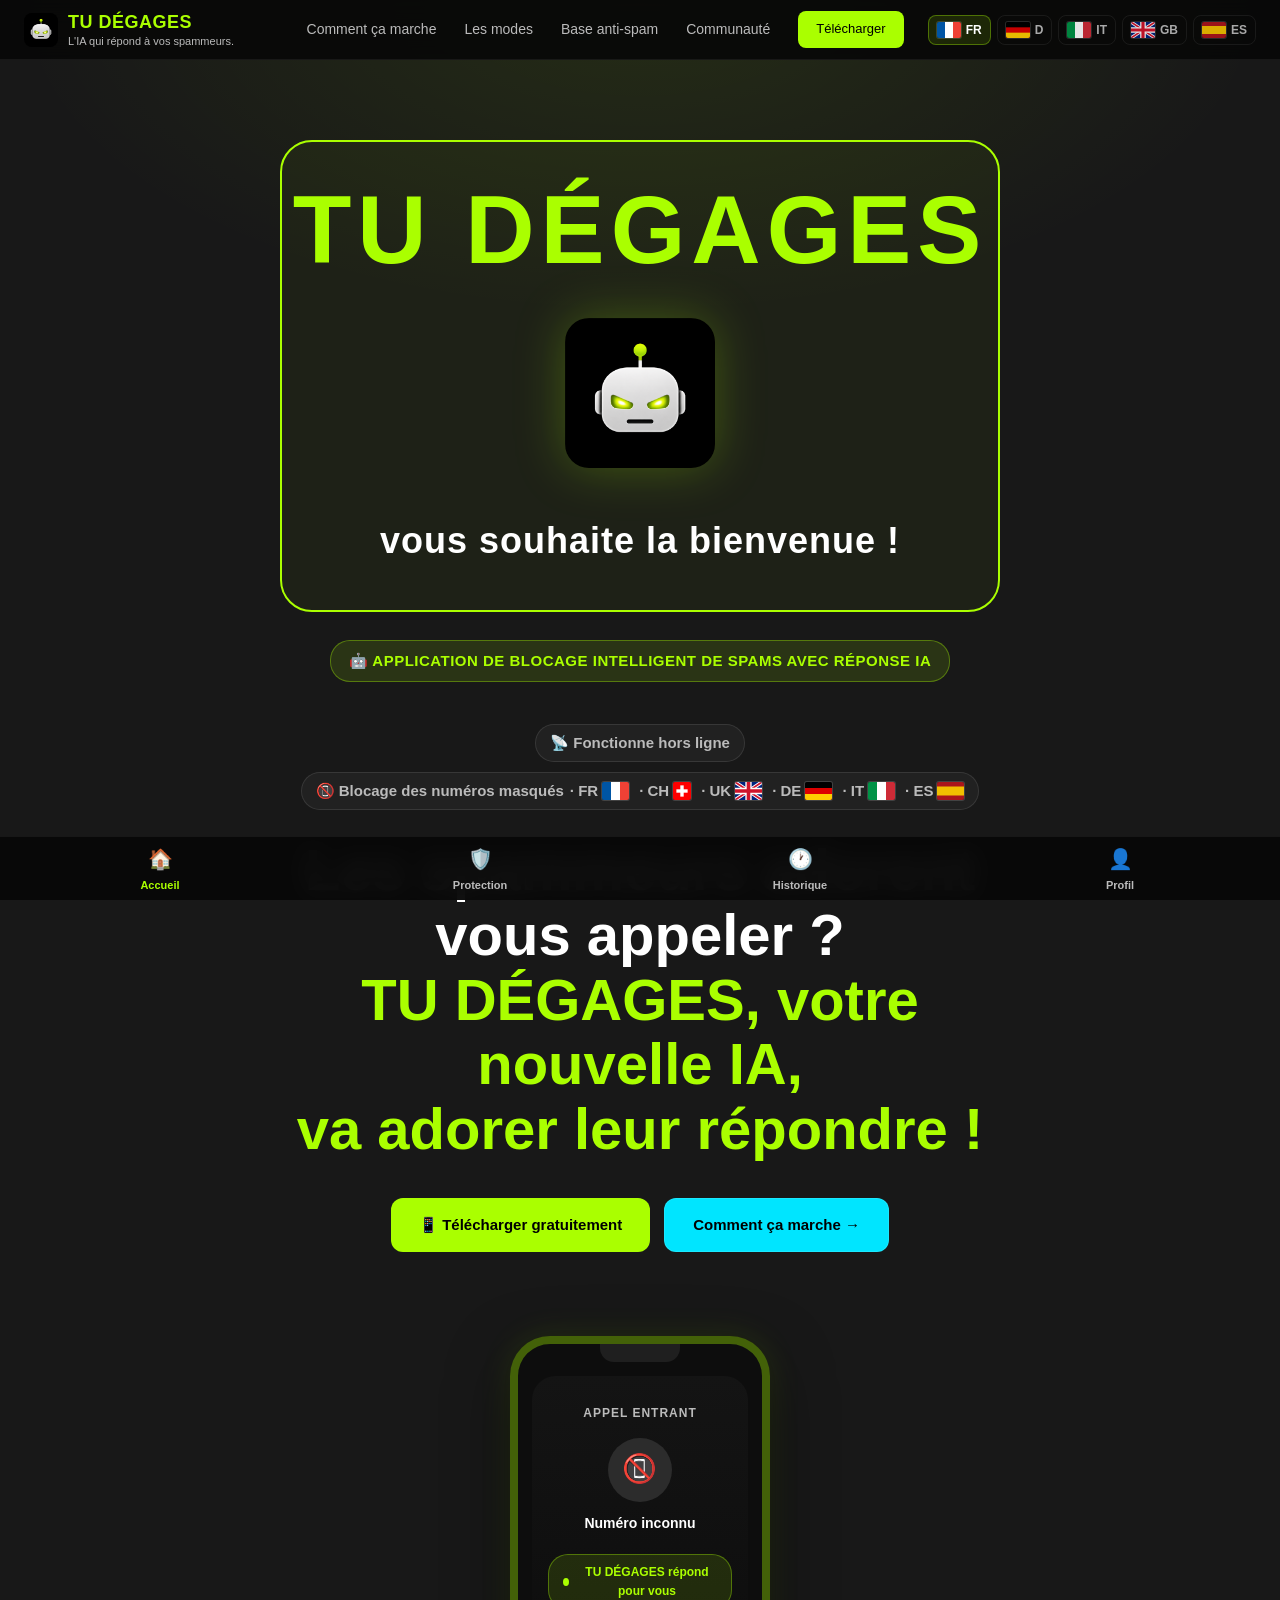
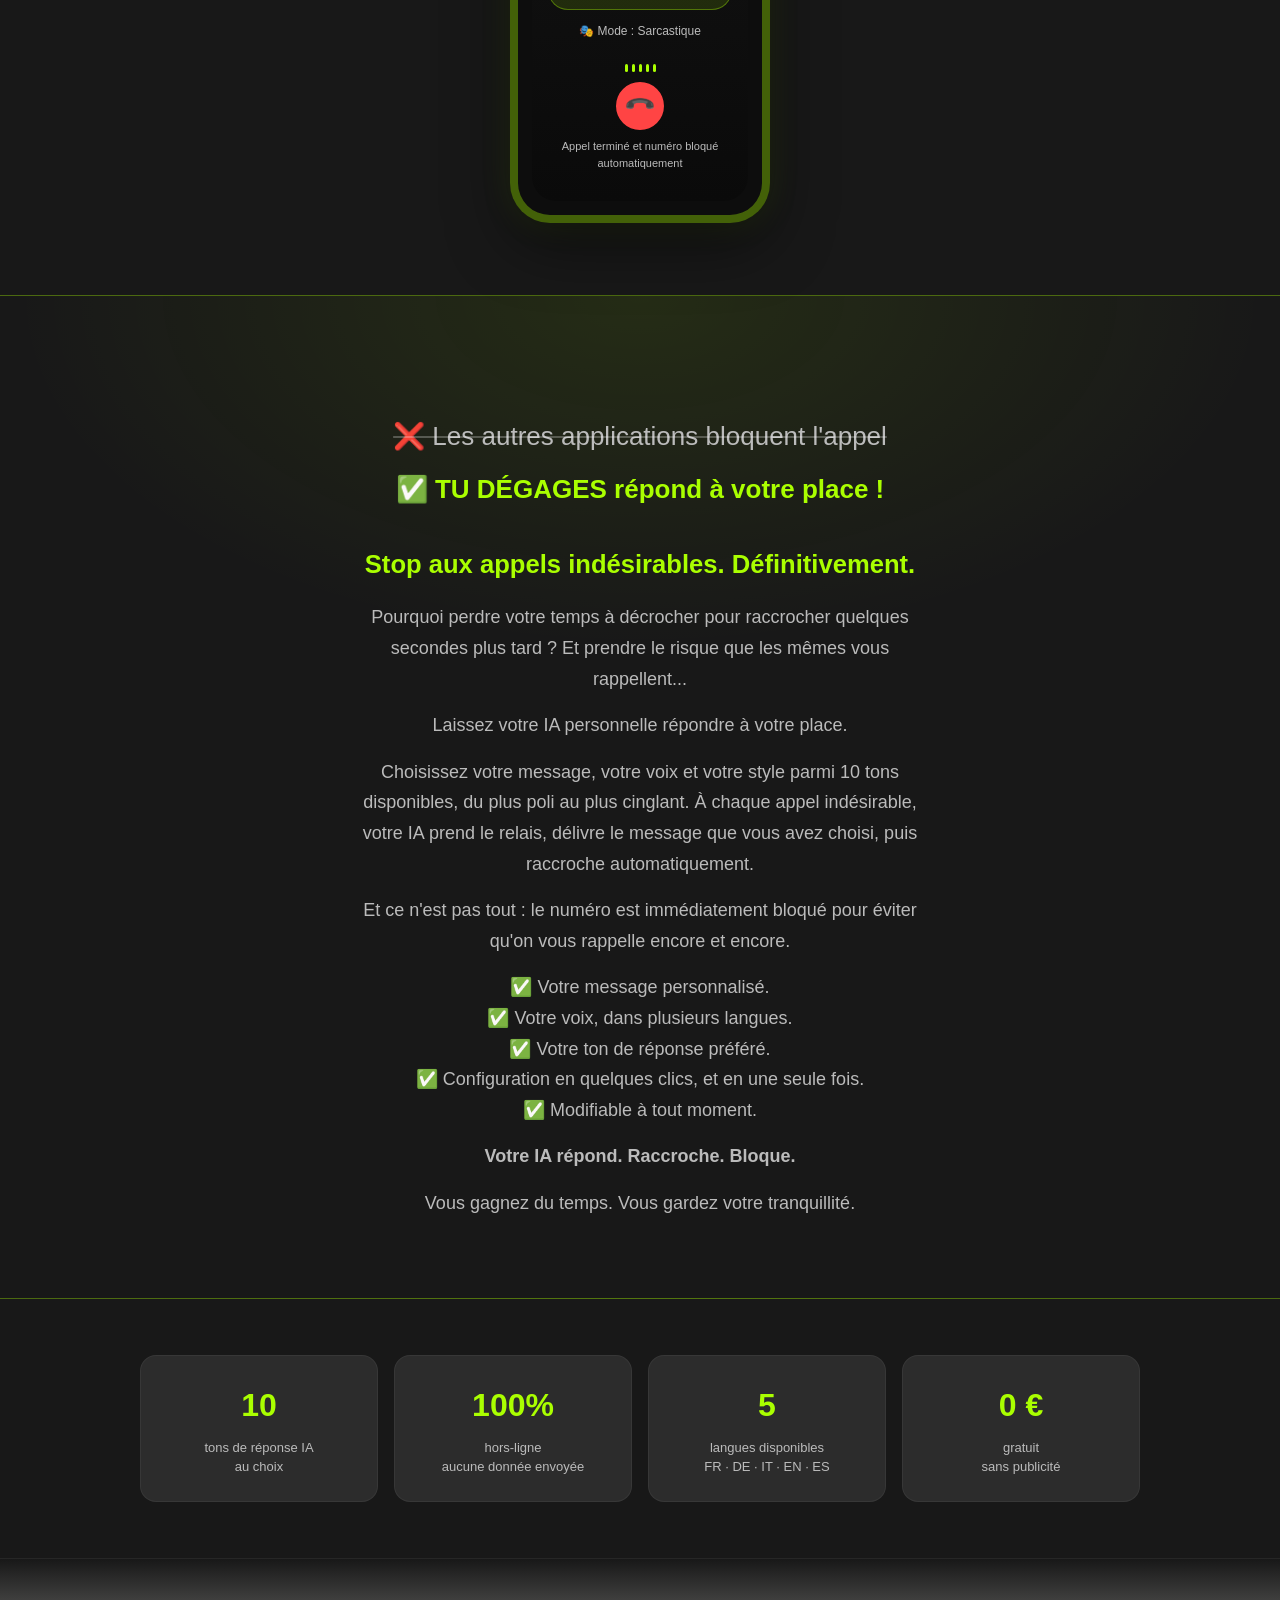
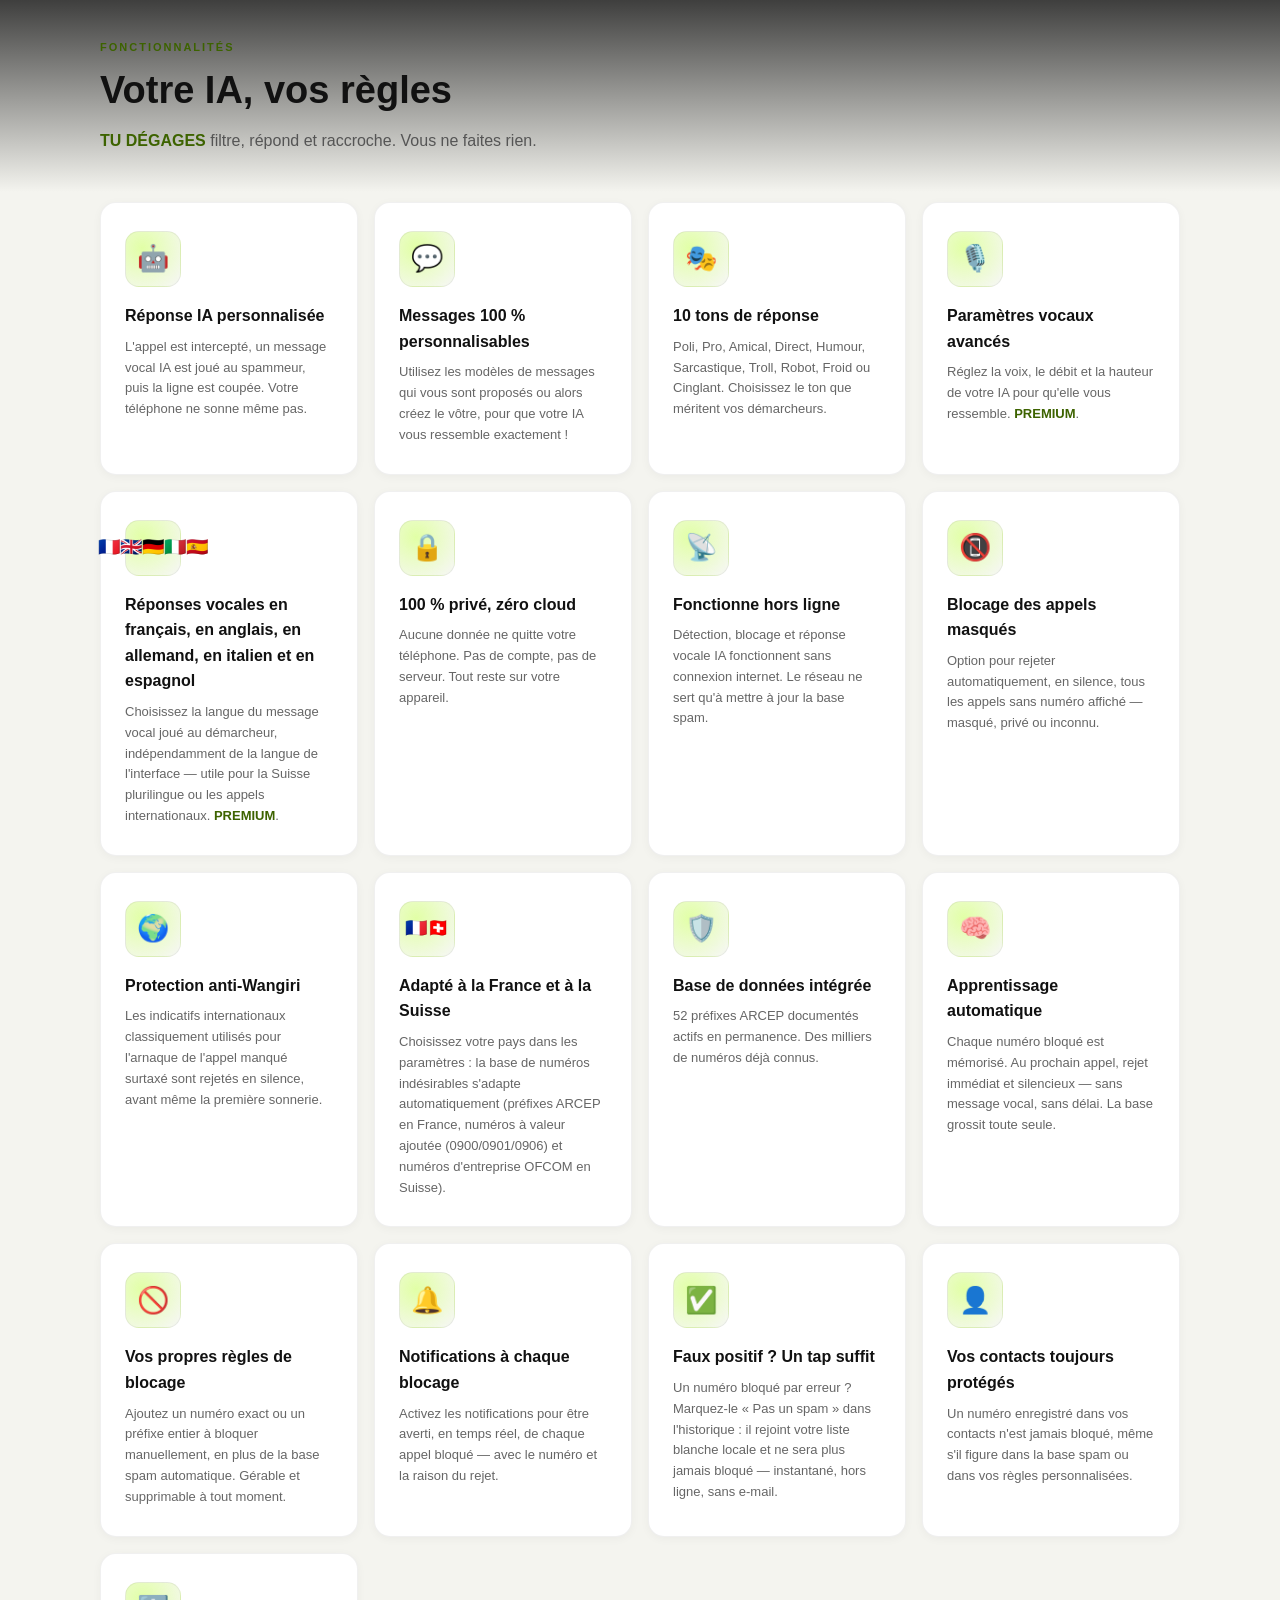
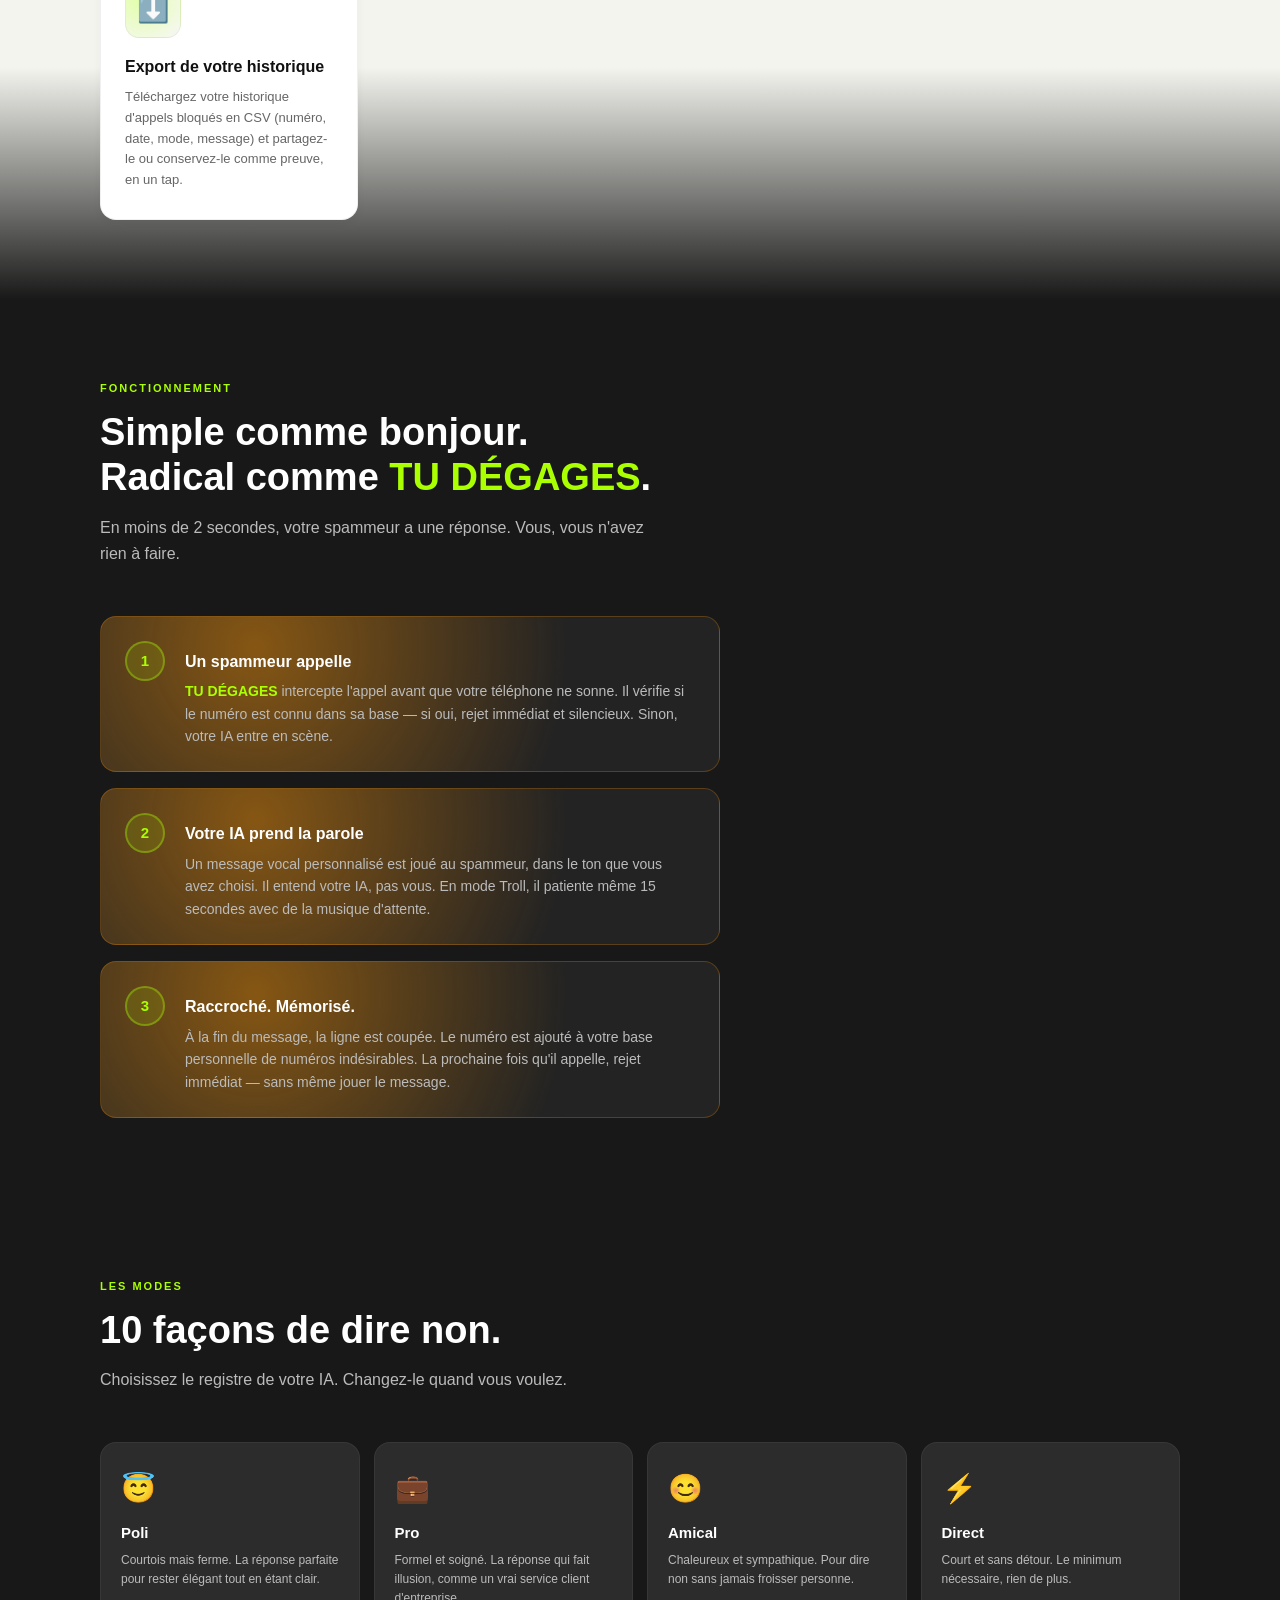
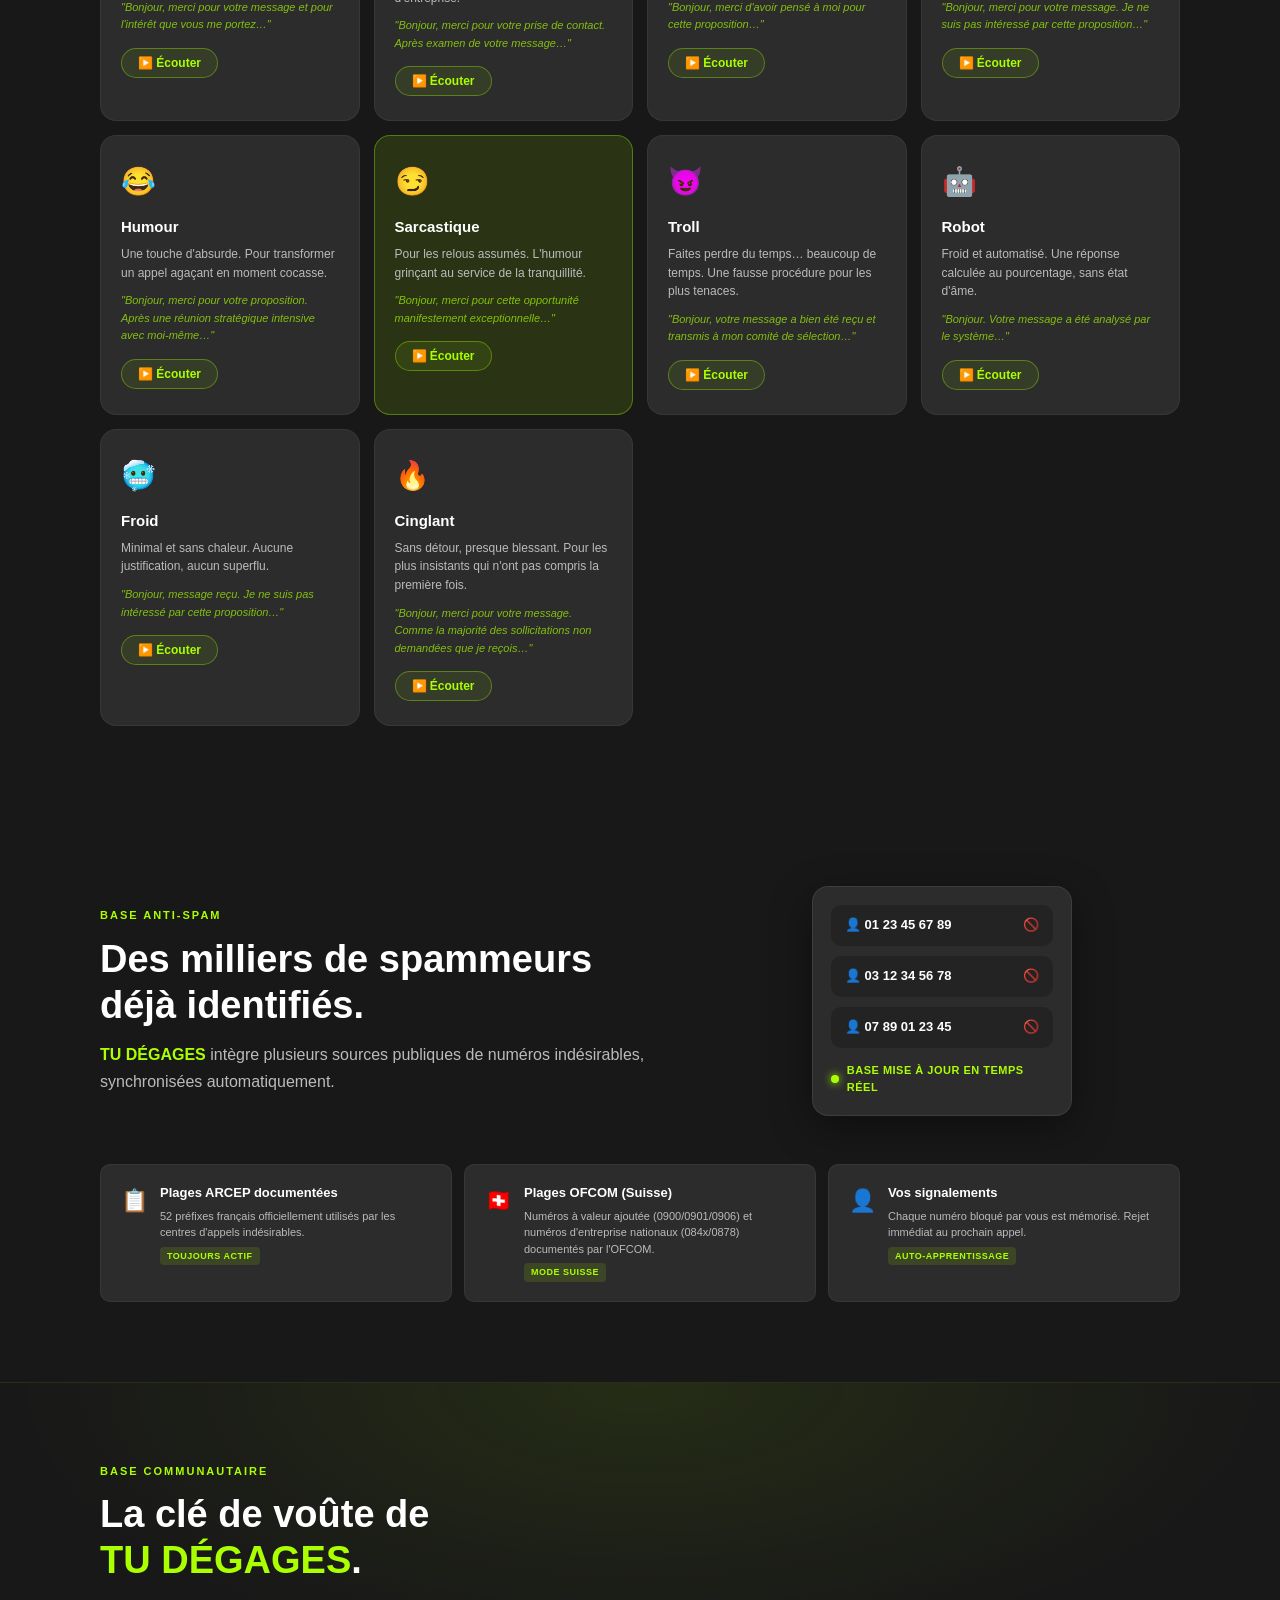
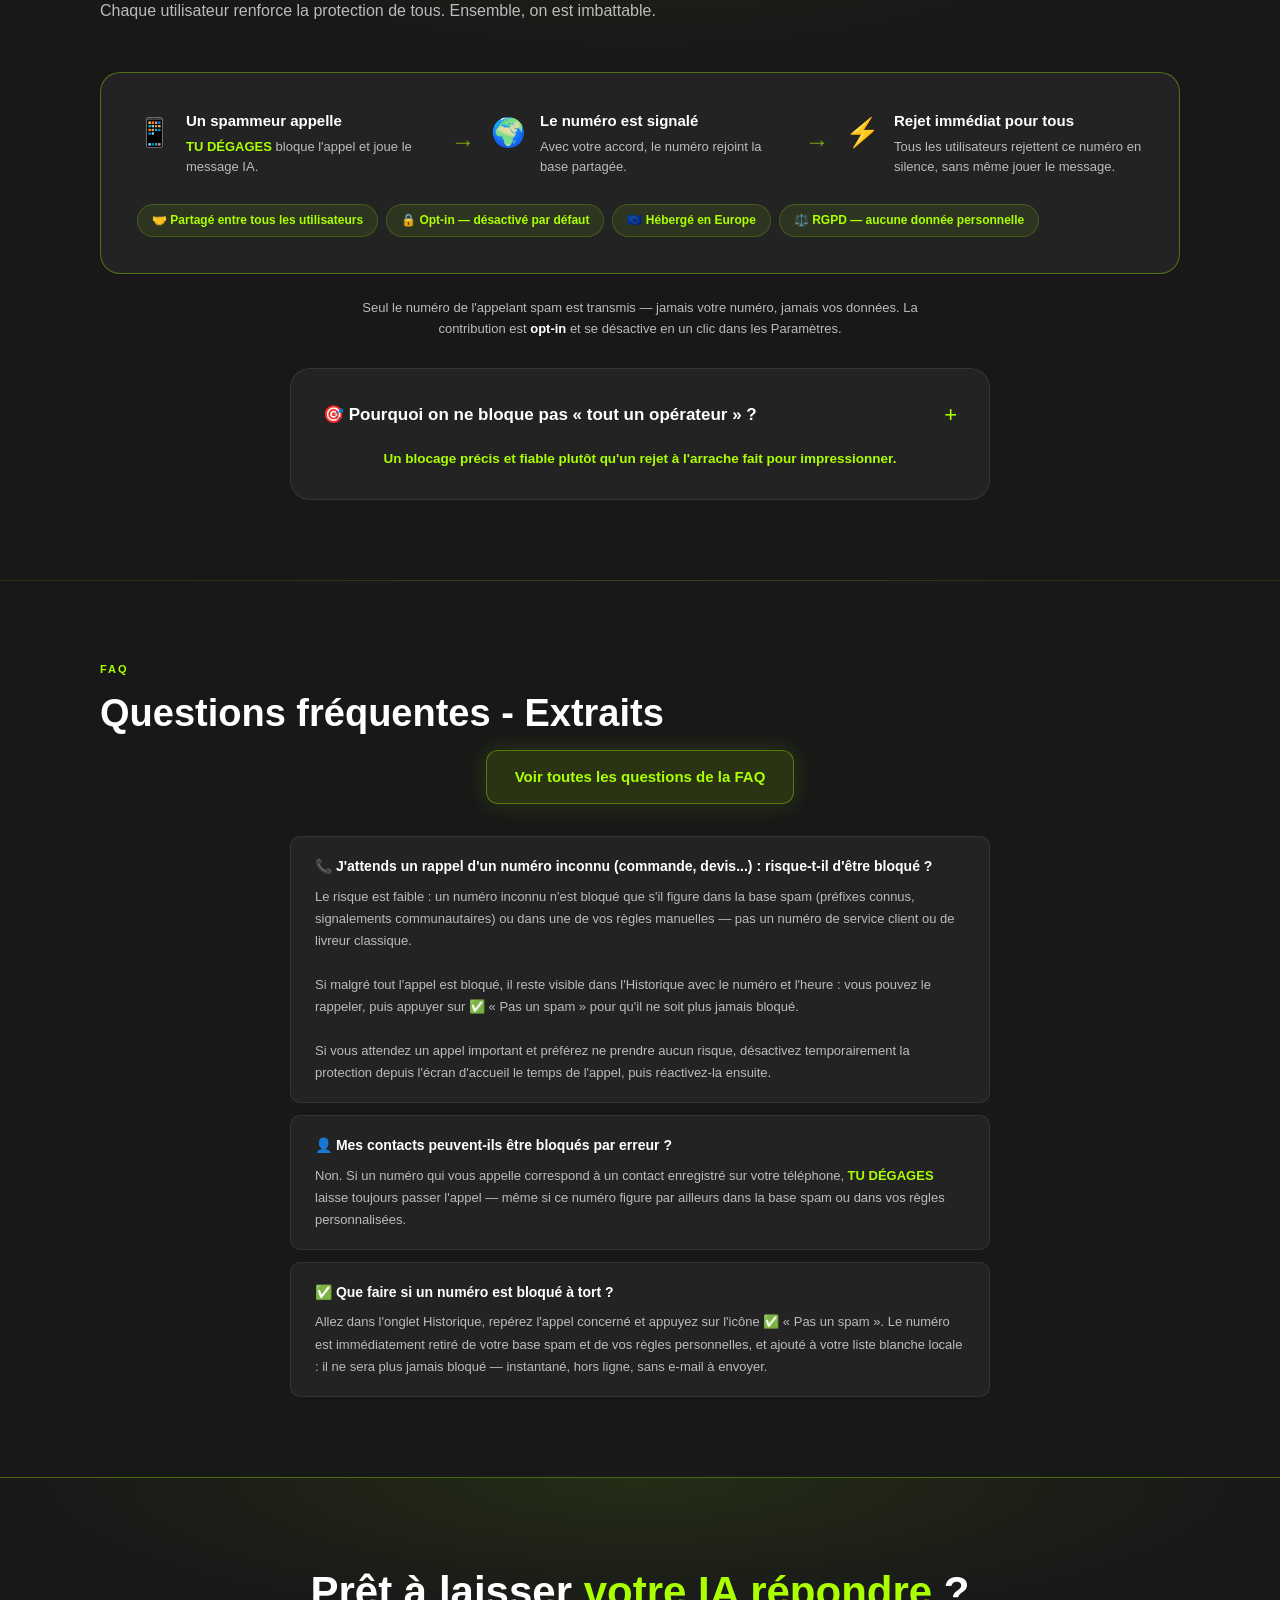
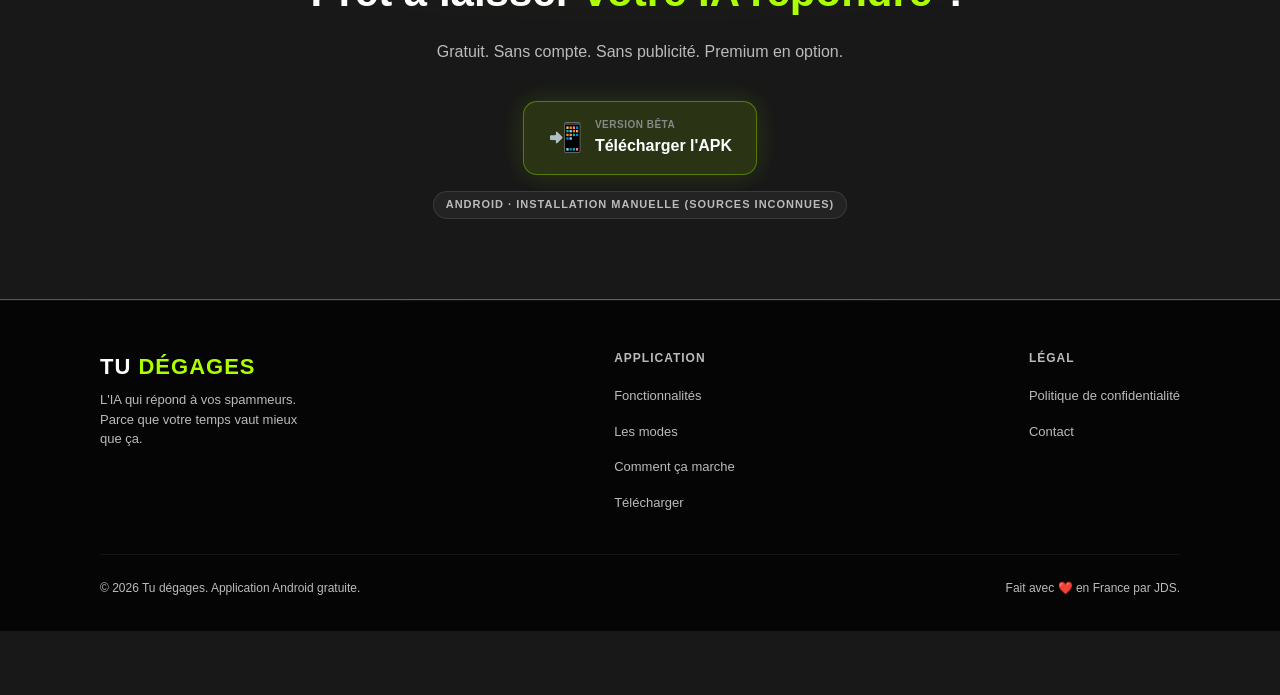
==== commit 0599ea32: "Met a jour le site pour refleter les 10 modes (au lieu de 4) Corrige toutes les mentions obsoletes d" ====
--- a/docs/index.html
+++ b/docs/index.html
@@ -107,7 +107,7 @@
     <p class="diff-sub" style="font-weight:900; font-size:1.6em; color:var(--green); margin-top:24px; margin-bottom:16px;">Stop aux appels indésirables. Définitivement.</p>
     <p class="diff-sub" style="margin-bottom:16px;">Pourquoi perdre votre temps à décrocher pour raccrocher quelques secondes plus tard ? Et prendre le risque que les mêmes vous rappellent...</p>
     <p class="diff-sub" style="margin-bottom:16px;">Laissez votre IA personnelle répondre à votre place.</p>
-    <p class="diff-sub" style="margin-bottom:16px;">Choisissez votre message, votre voix et votre style : poli, administratif, sarcastique ou carrément troll. À chaque appel indésirable, votre IA prend le relais, délivre le message que vous avez choisi, puis raccroche automatiquement.</p>
+    <p class="diff-sub" style="margin-bottom:16px;">Choisissez votre message, votre voix et votre style parmi 10 tons disponibles, du plus poli au plus cinglant. À chaque appel indésirable, votre IA prend le relais, délivre le message que vous avez choisi, puis raccroche automatiquement.</p>
     <p class="diff-sub" style="margin-bottom:16px;">Et ce n'est pas tout : le numéro est immédiatement bloqué pour éviter qu'on vous rappelle encore et encore.</p>
     <p class="diff-sub" style="margin-bottom:16px;">✅ Votre message personnalisé.<br>✅ Votre voix, dans plusieurs langues.<br>✅ Votre ton de réponse préféré.<br>✅ Configuration en quelques clics, et en une seule fois.<br>✅ Modifiable à tout moment.</p>
     <p class="diff-sub" style="font-weight:700; margin-bottom:16px;">Votre IA répond. Raccroche. Bloque.</p>
@@ -119,7 +119,7 @@
 <section class="proof-section">
   <div class="proof-grid reveal">
     <div class="proof-stat">
-      <div class="proof-number">4</div>
+      <div class="proof-number">10</div>
       <div class="proof-label">tons de réponse IA<br>au choix</div>
     </div>
     <div class="proof-stat">
@@ -156,8 +156,8 @@
       </div>
       <div class="feature-card reveal">
         <div class="feature-icon">🎭</div>
-        <h3>4 tons de réponse</h3>
-        <p>Poli, Administratif, Sarcastique ou Troll. Choisissez le ton que méritent vos démarcheurs.</p>
+        <h3>10 tons de réponse</h3>
+        <p>Poli, Pro, Amical, Direct, Humour, Sarcastique, Troll, Robot, Froid ou Cinglant. Choisissez le ton que méritent vos démarcheurs.</p>
       </div>
       <div class="feature-card reveal">
         <div class="feature-icon">🎙️</div>
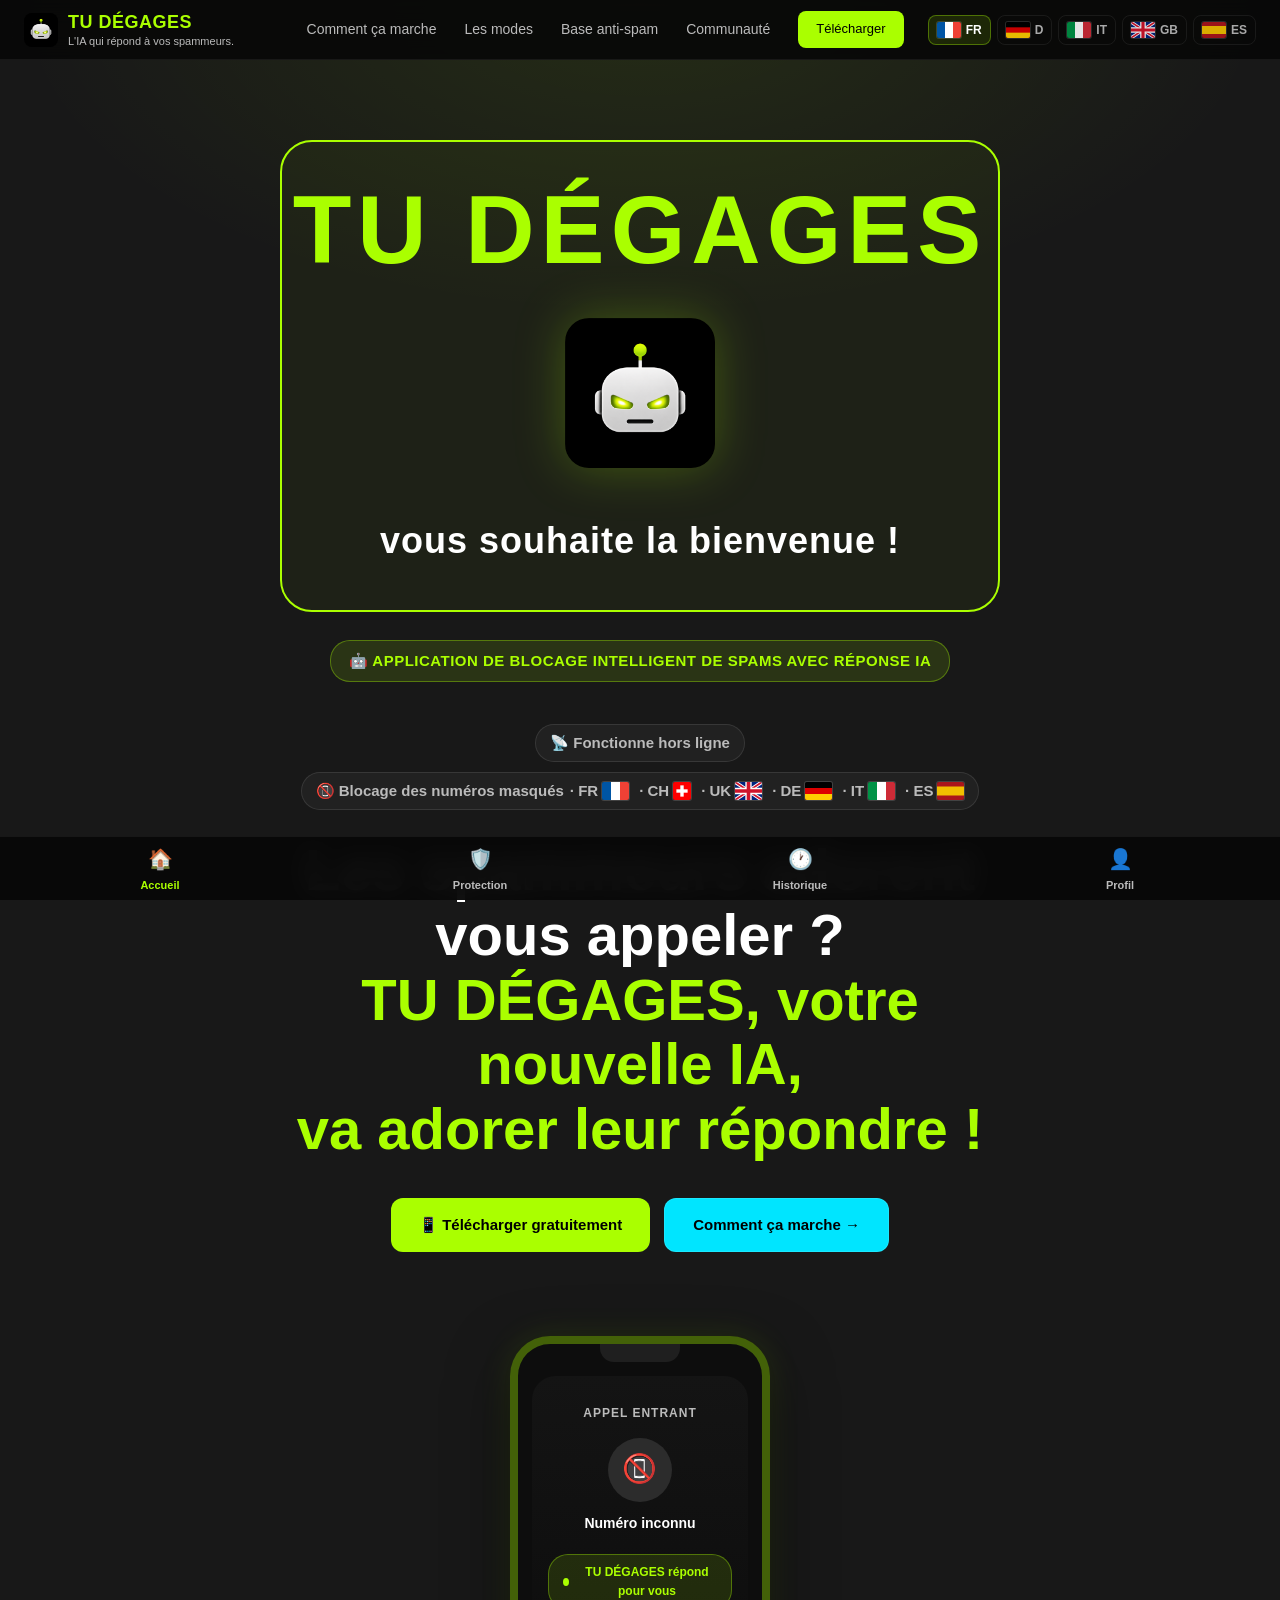
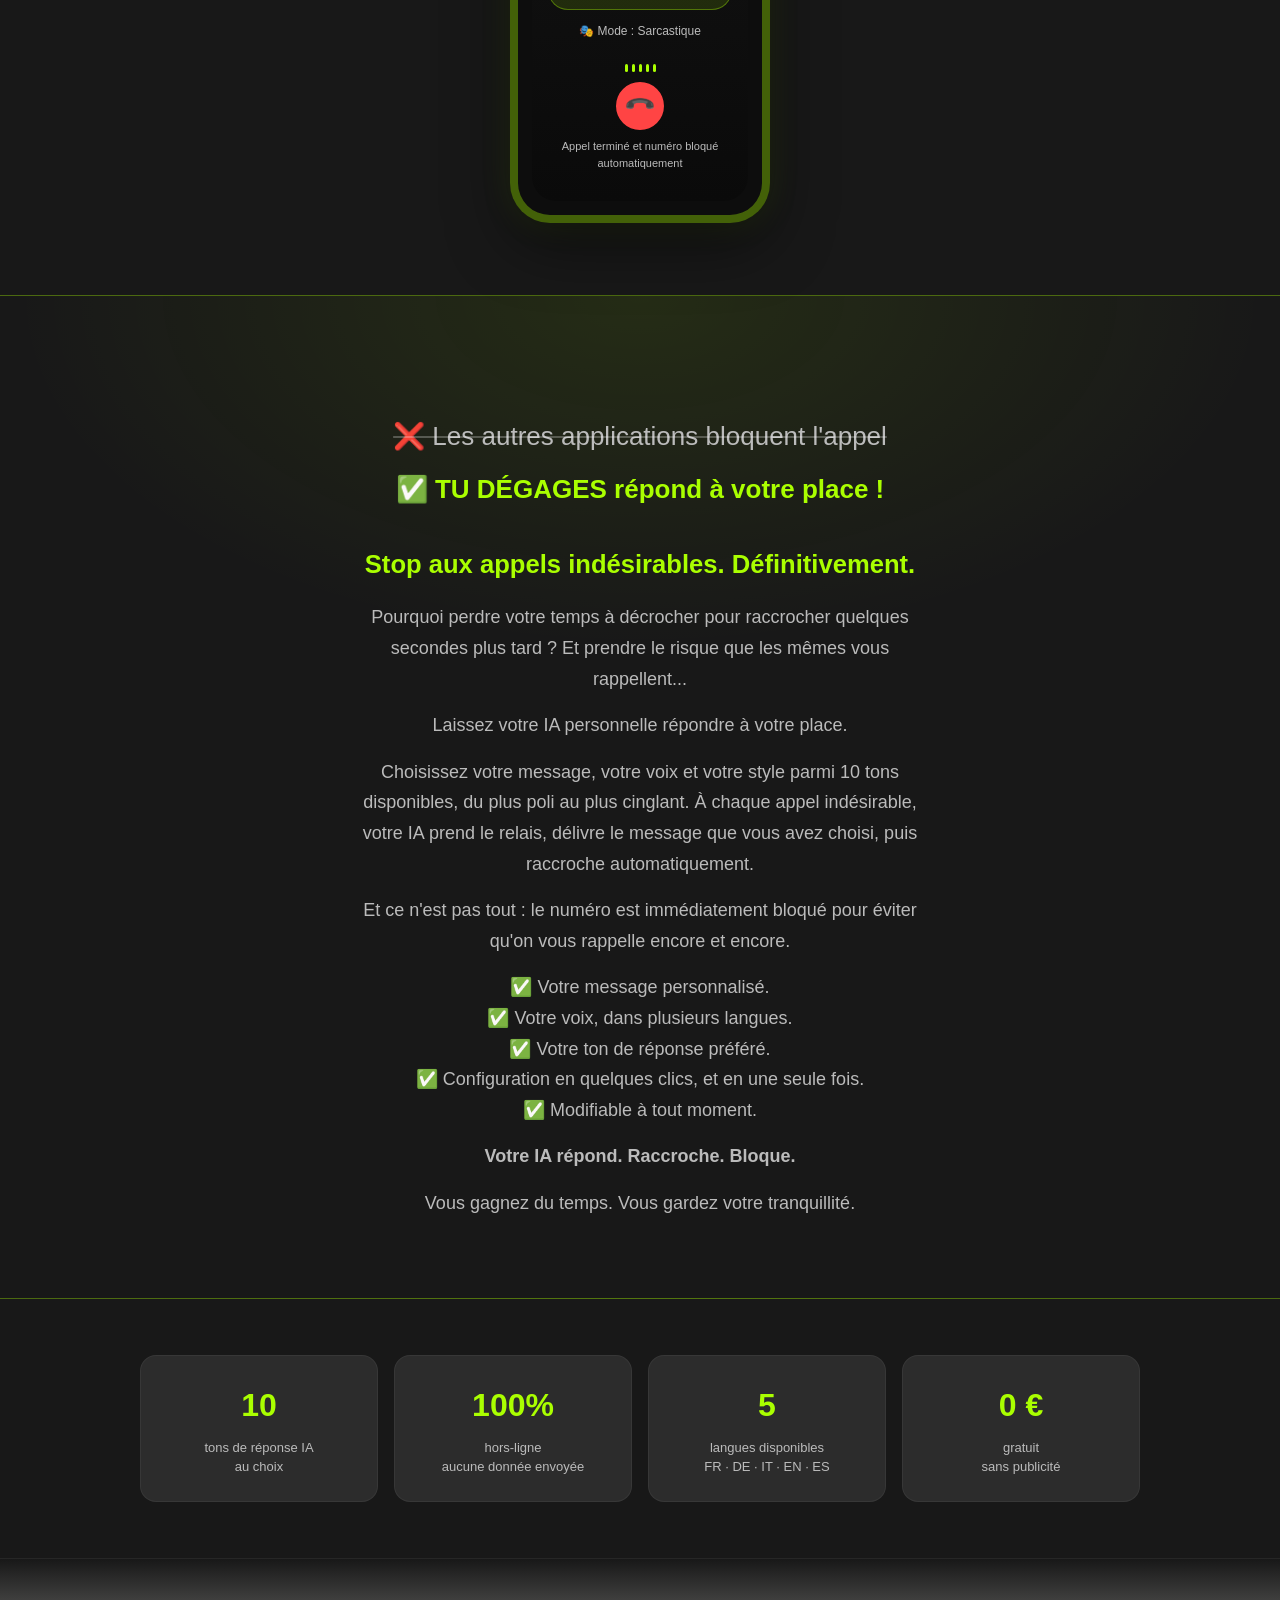
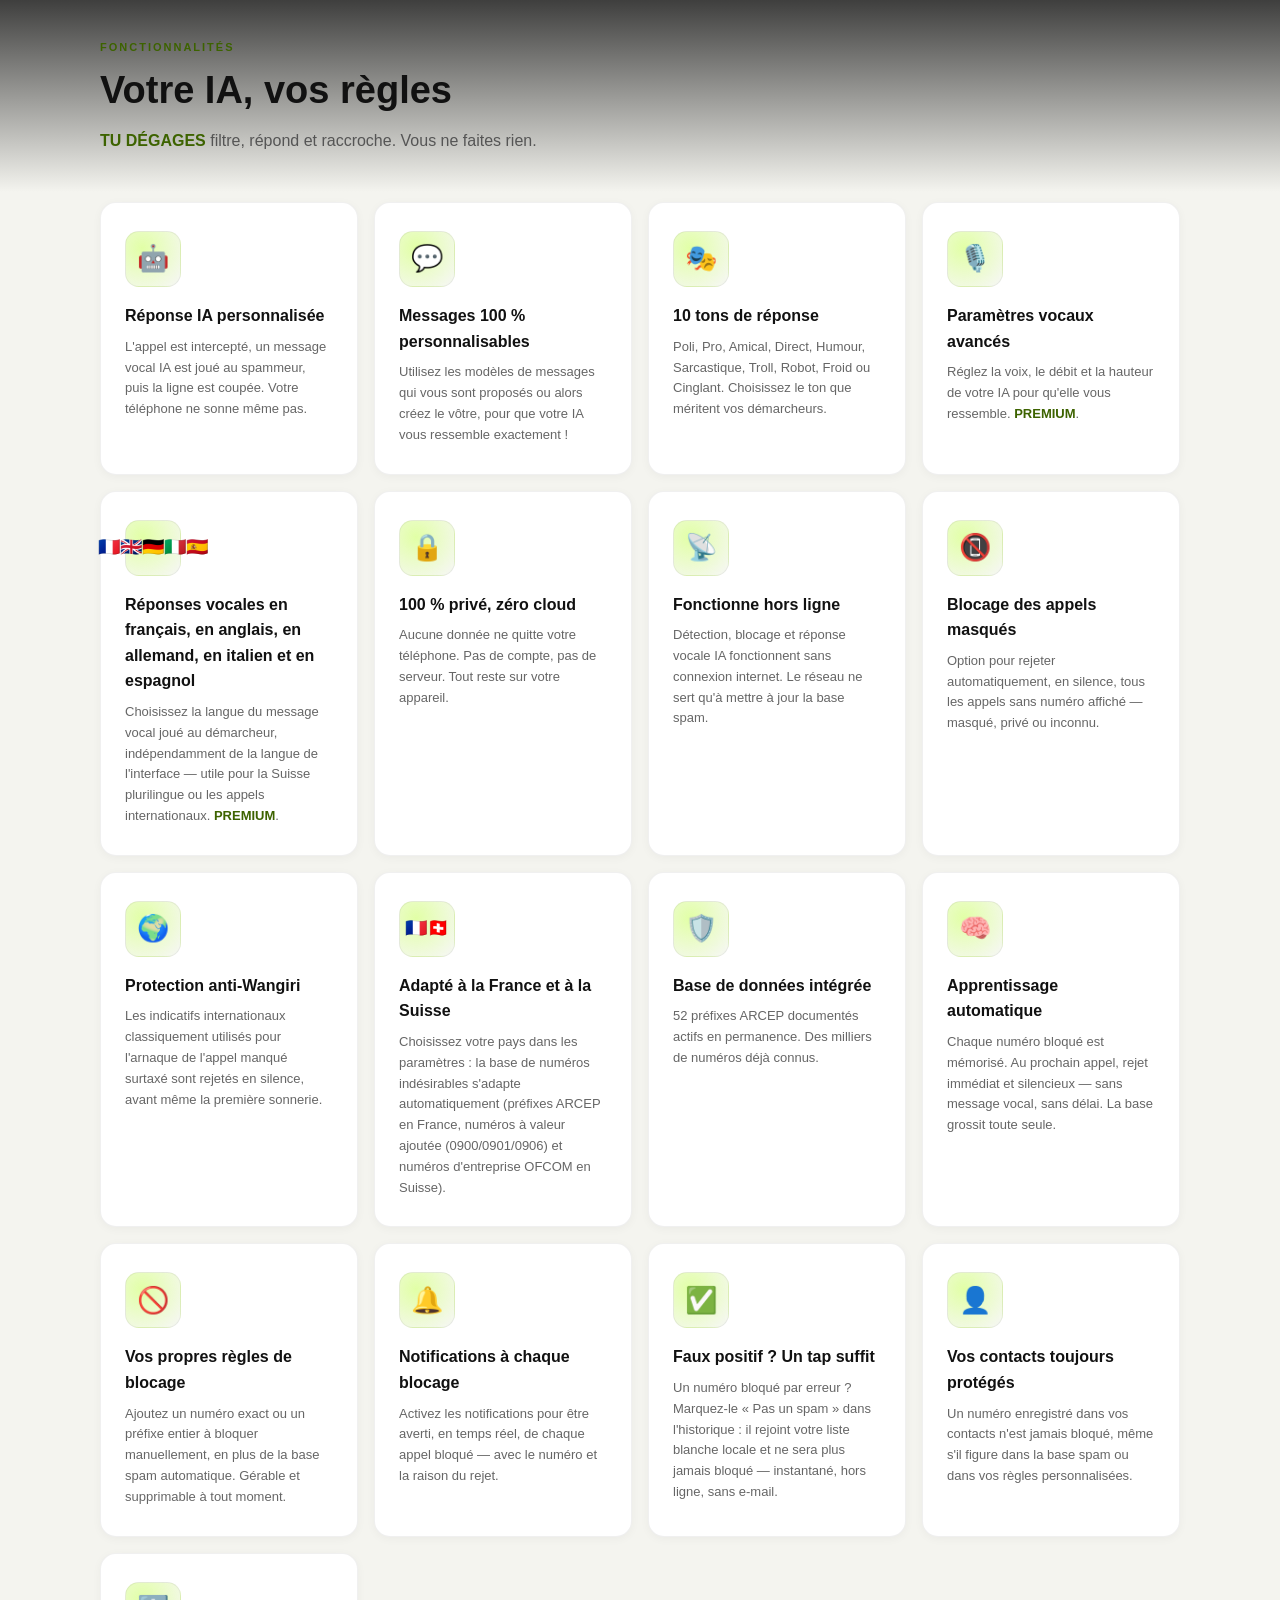
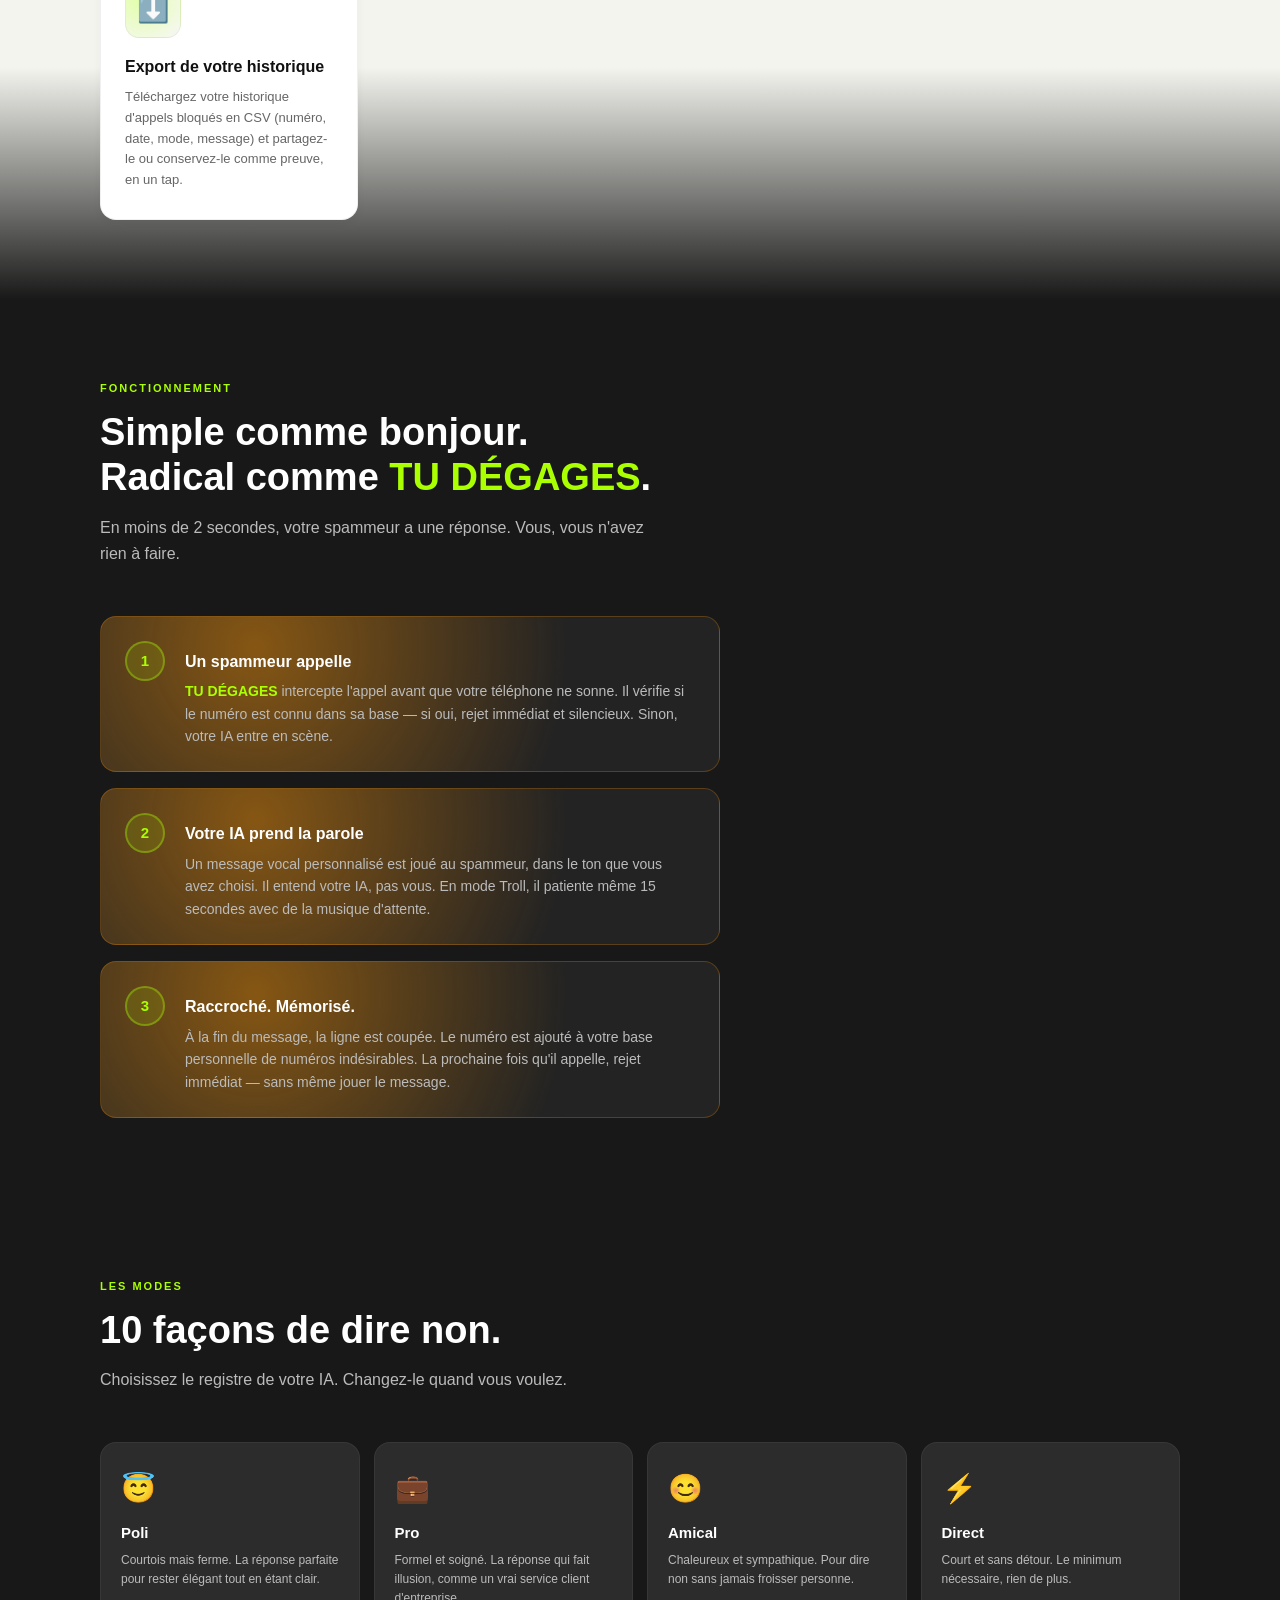
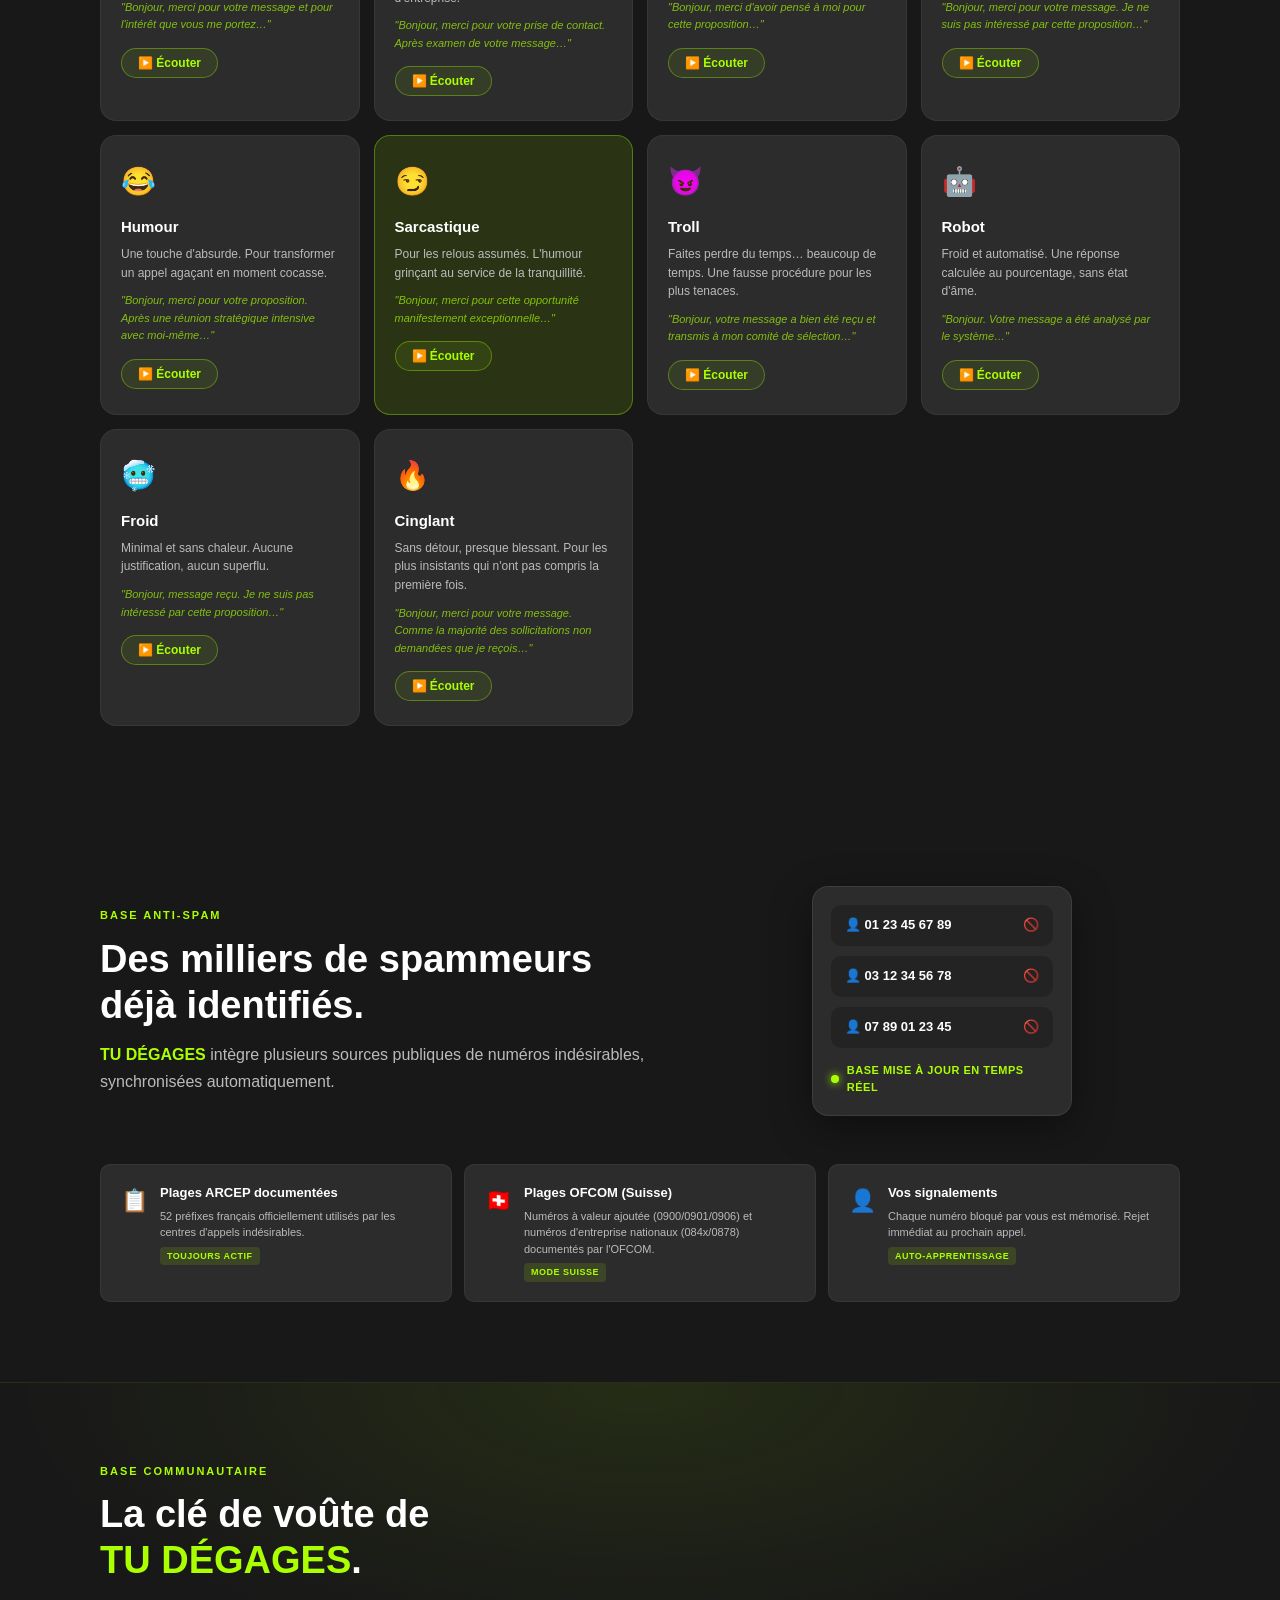
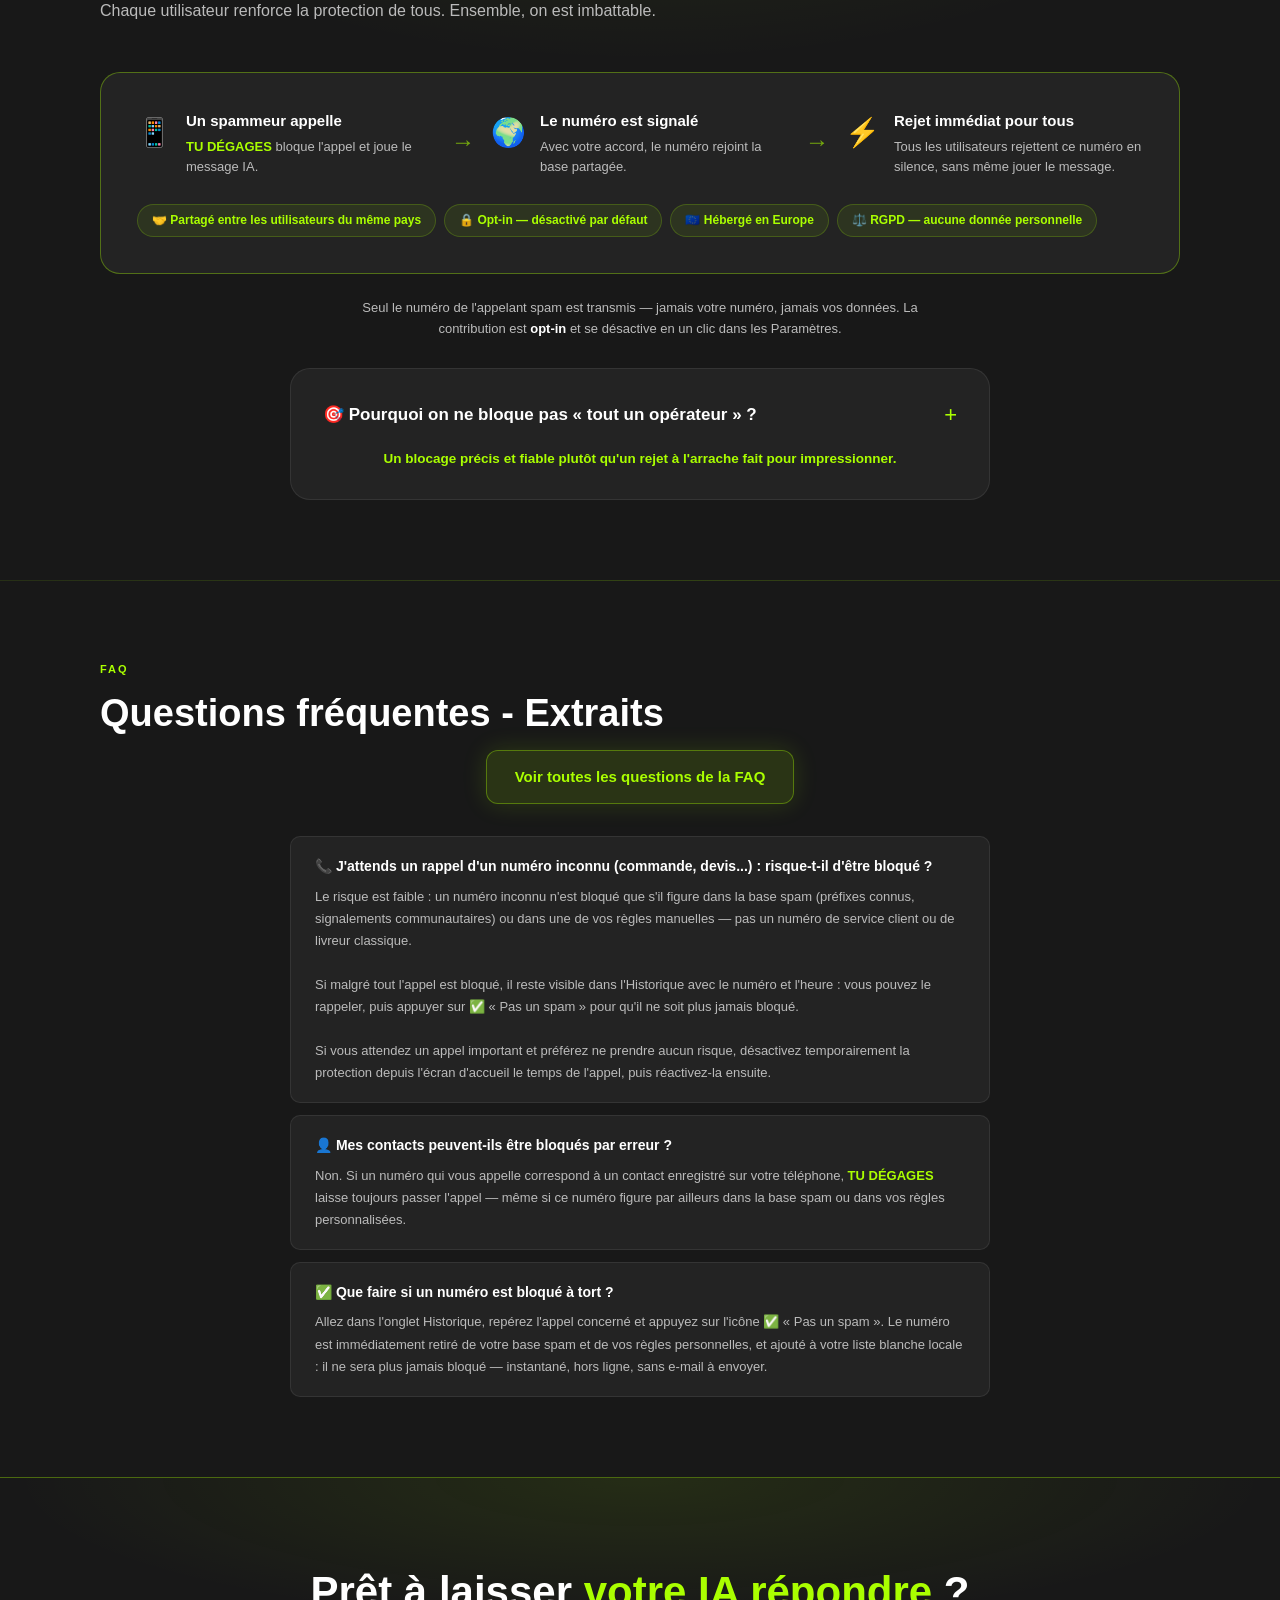
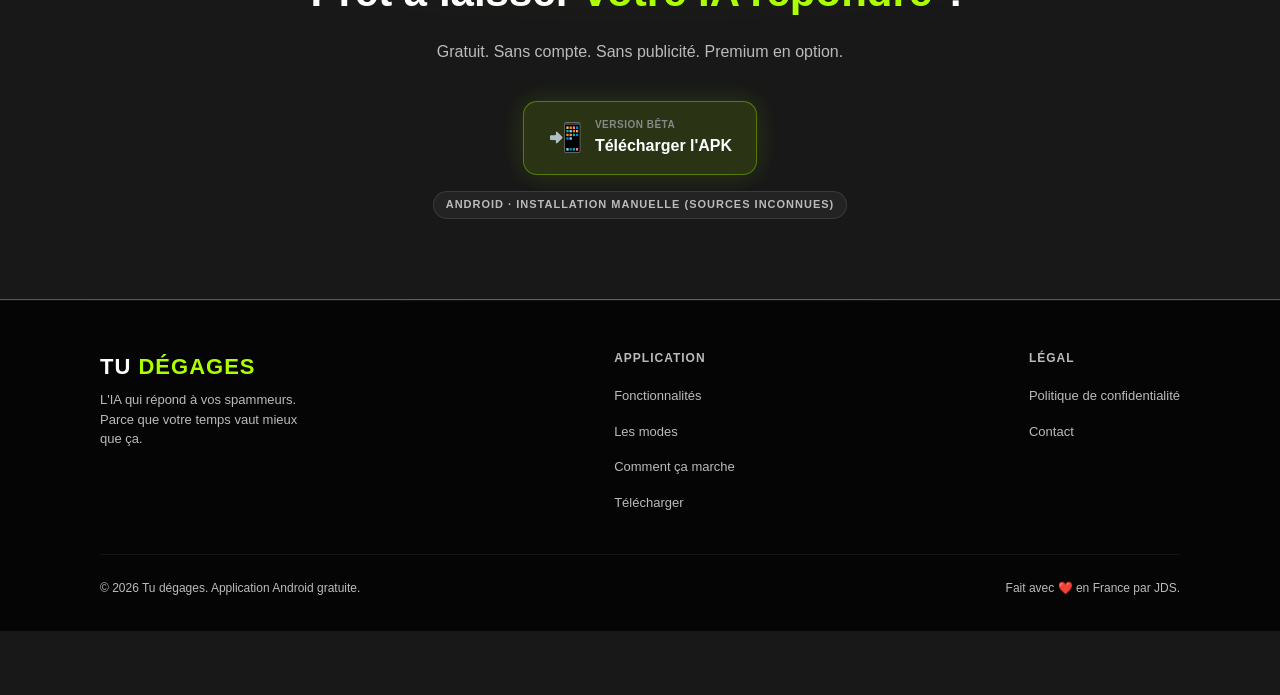
==== commit 2a072a7c: "Corrige le badge "partage entre tous les utilisateurs" (en realite par pays) Le badge affirmait un p" ====
--- a/docs/index.html
+++ b/docs/index.html
@@ -432,7 +432,7 @@
         </div>
       </div>
       <div class="community-badges">
-        <span class="comm-badge">🤝 Partagé entre tous les utilisateurs</span>
+        <span class="comm-badge">🤝 Partagé entre les utilisateurs du même pays</span>
         <span class="comm-badge">🔒 Opt-in — désactivé par défaut</span>
         <span class="comm-badge">🇪🇺 Hébergé en Europe</span>
         <span class="comm-badge">⚖️ RGPD — aucune donnée personnelle</span>
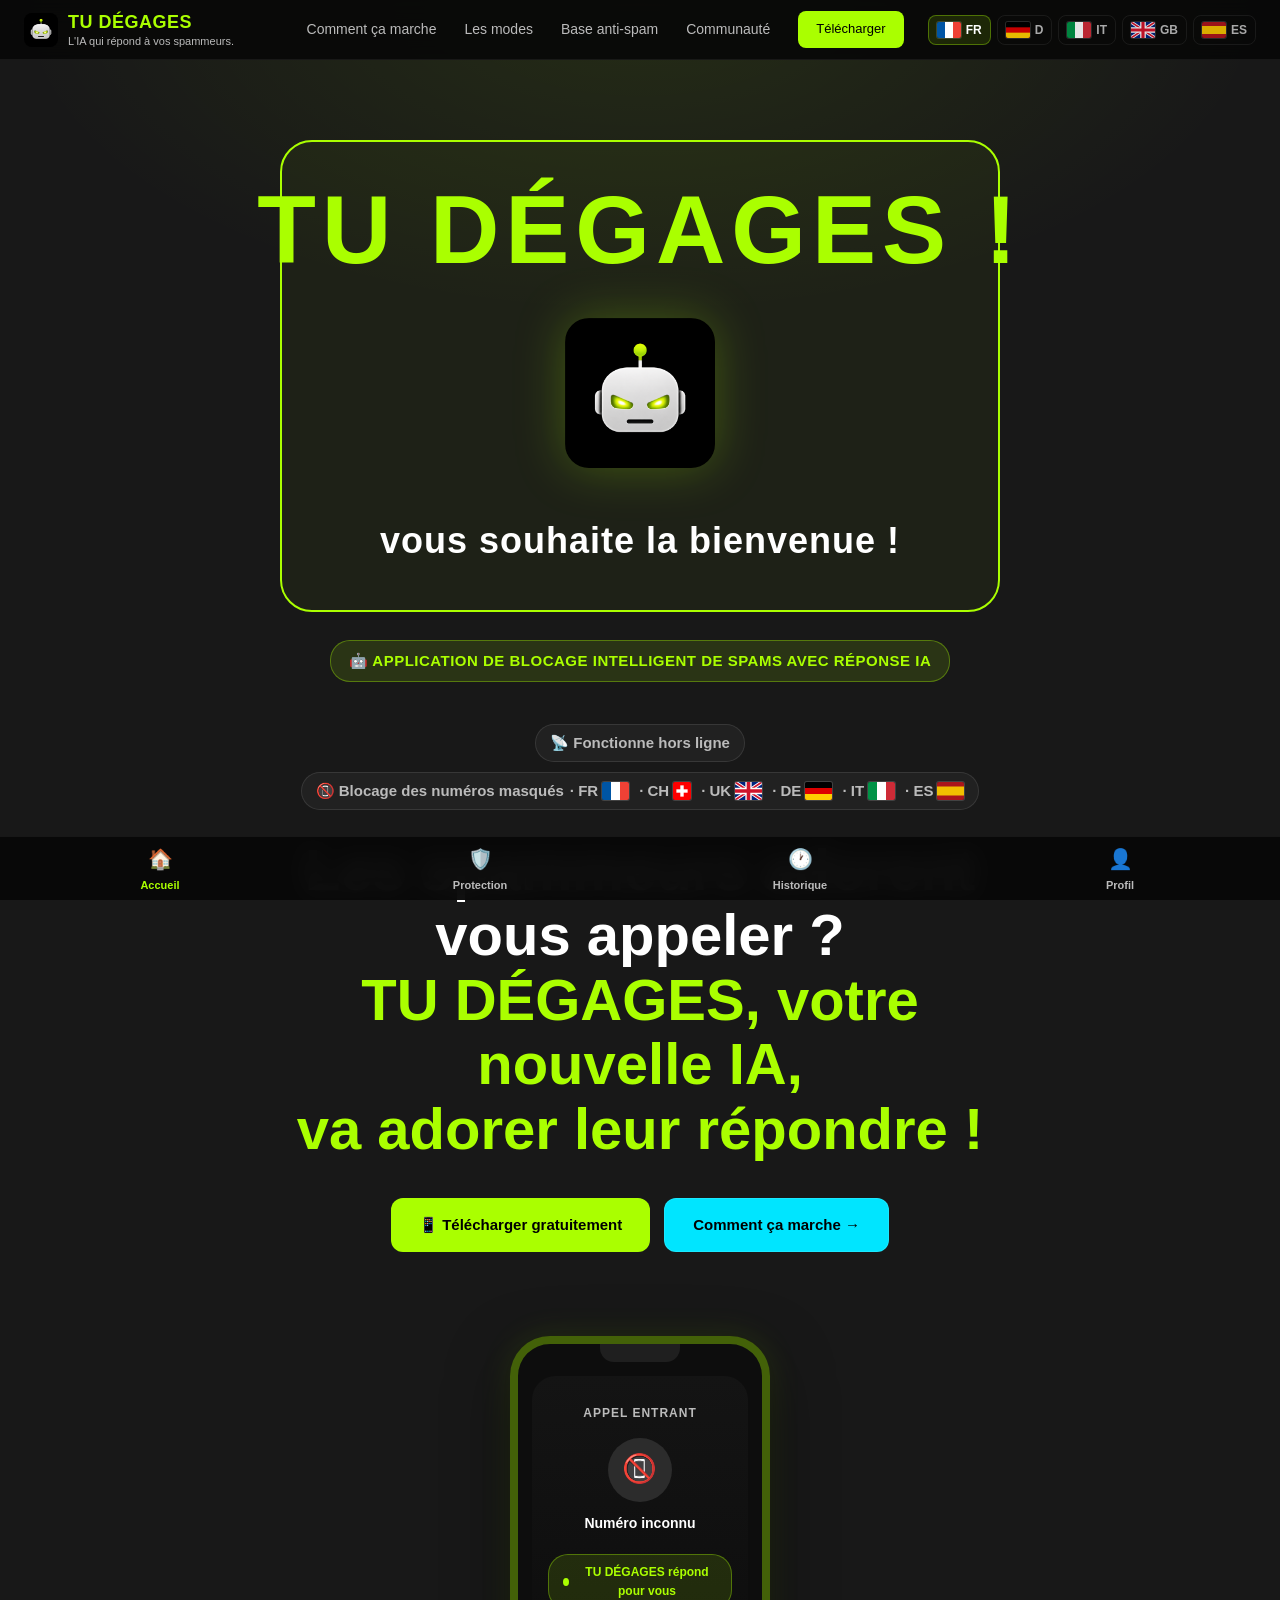
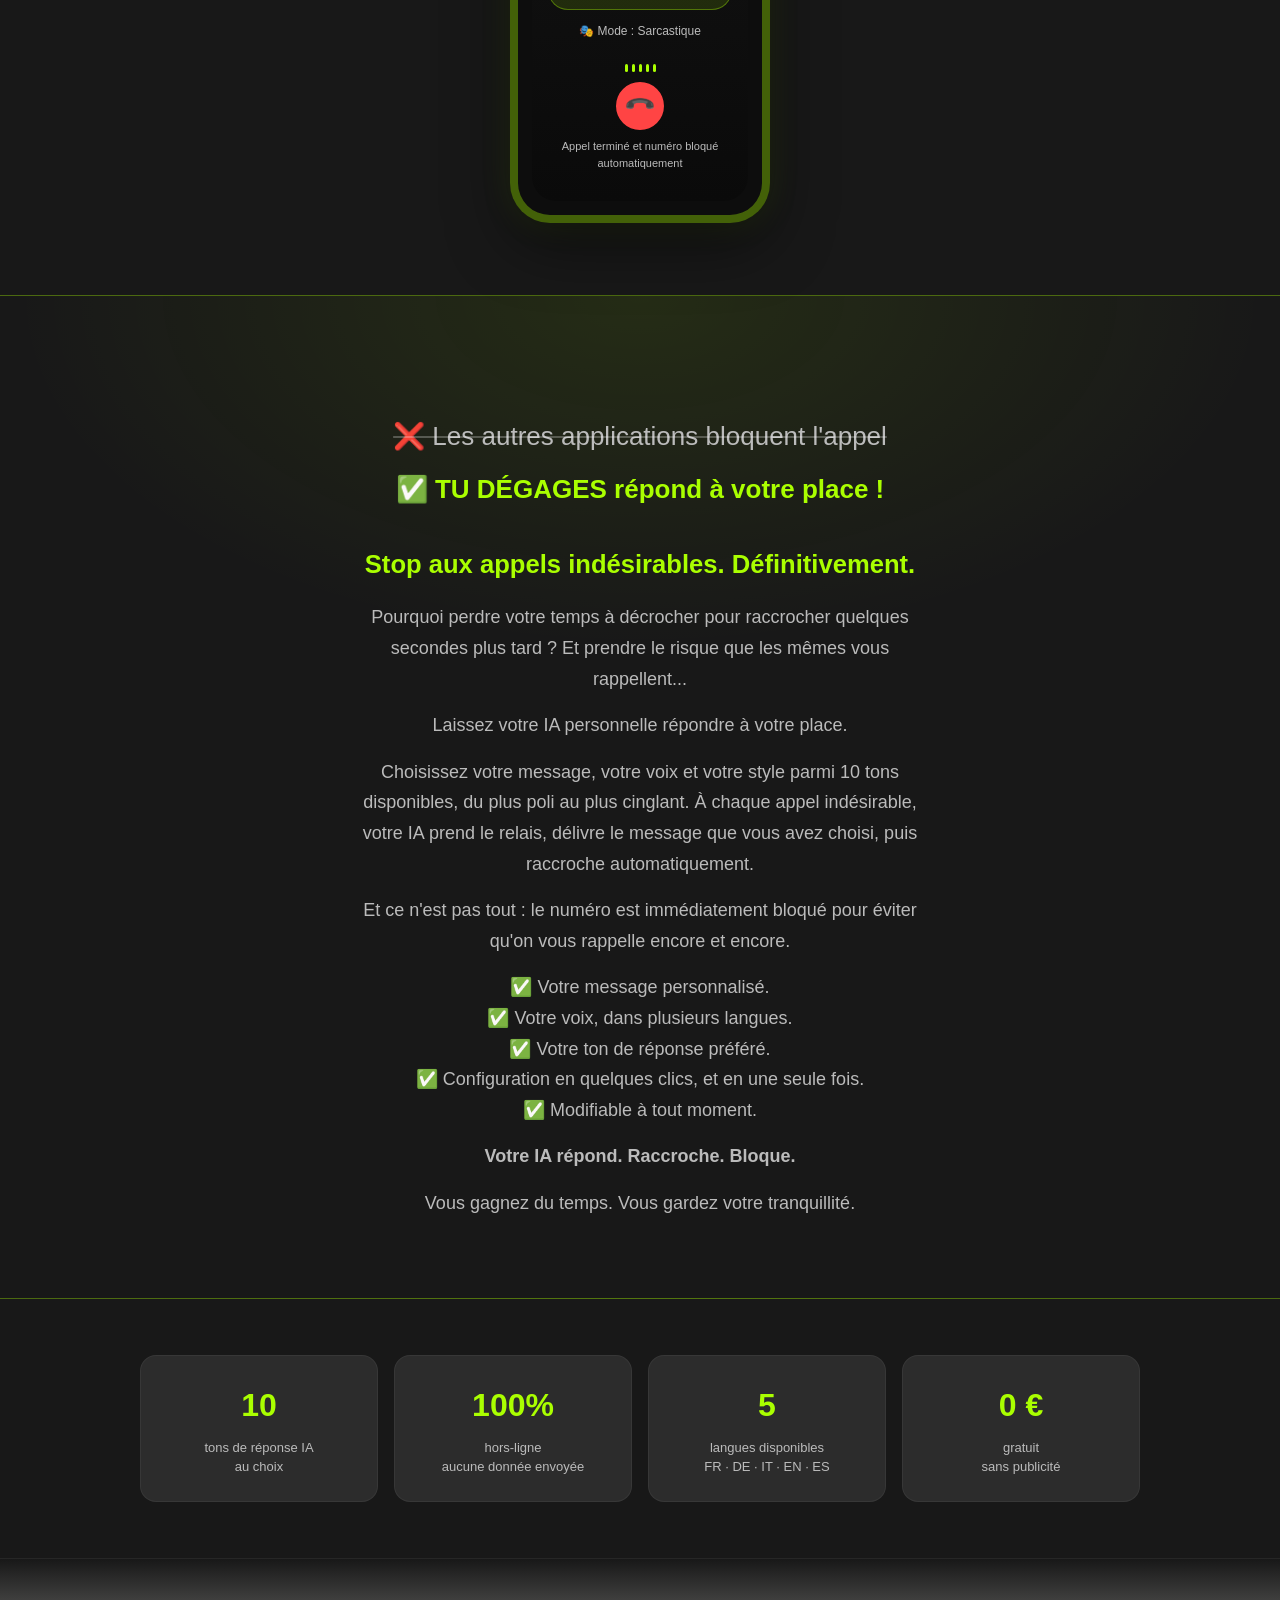
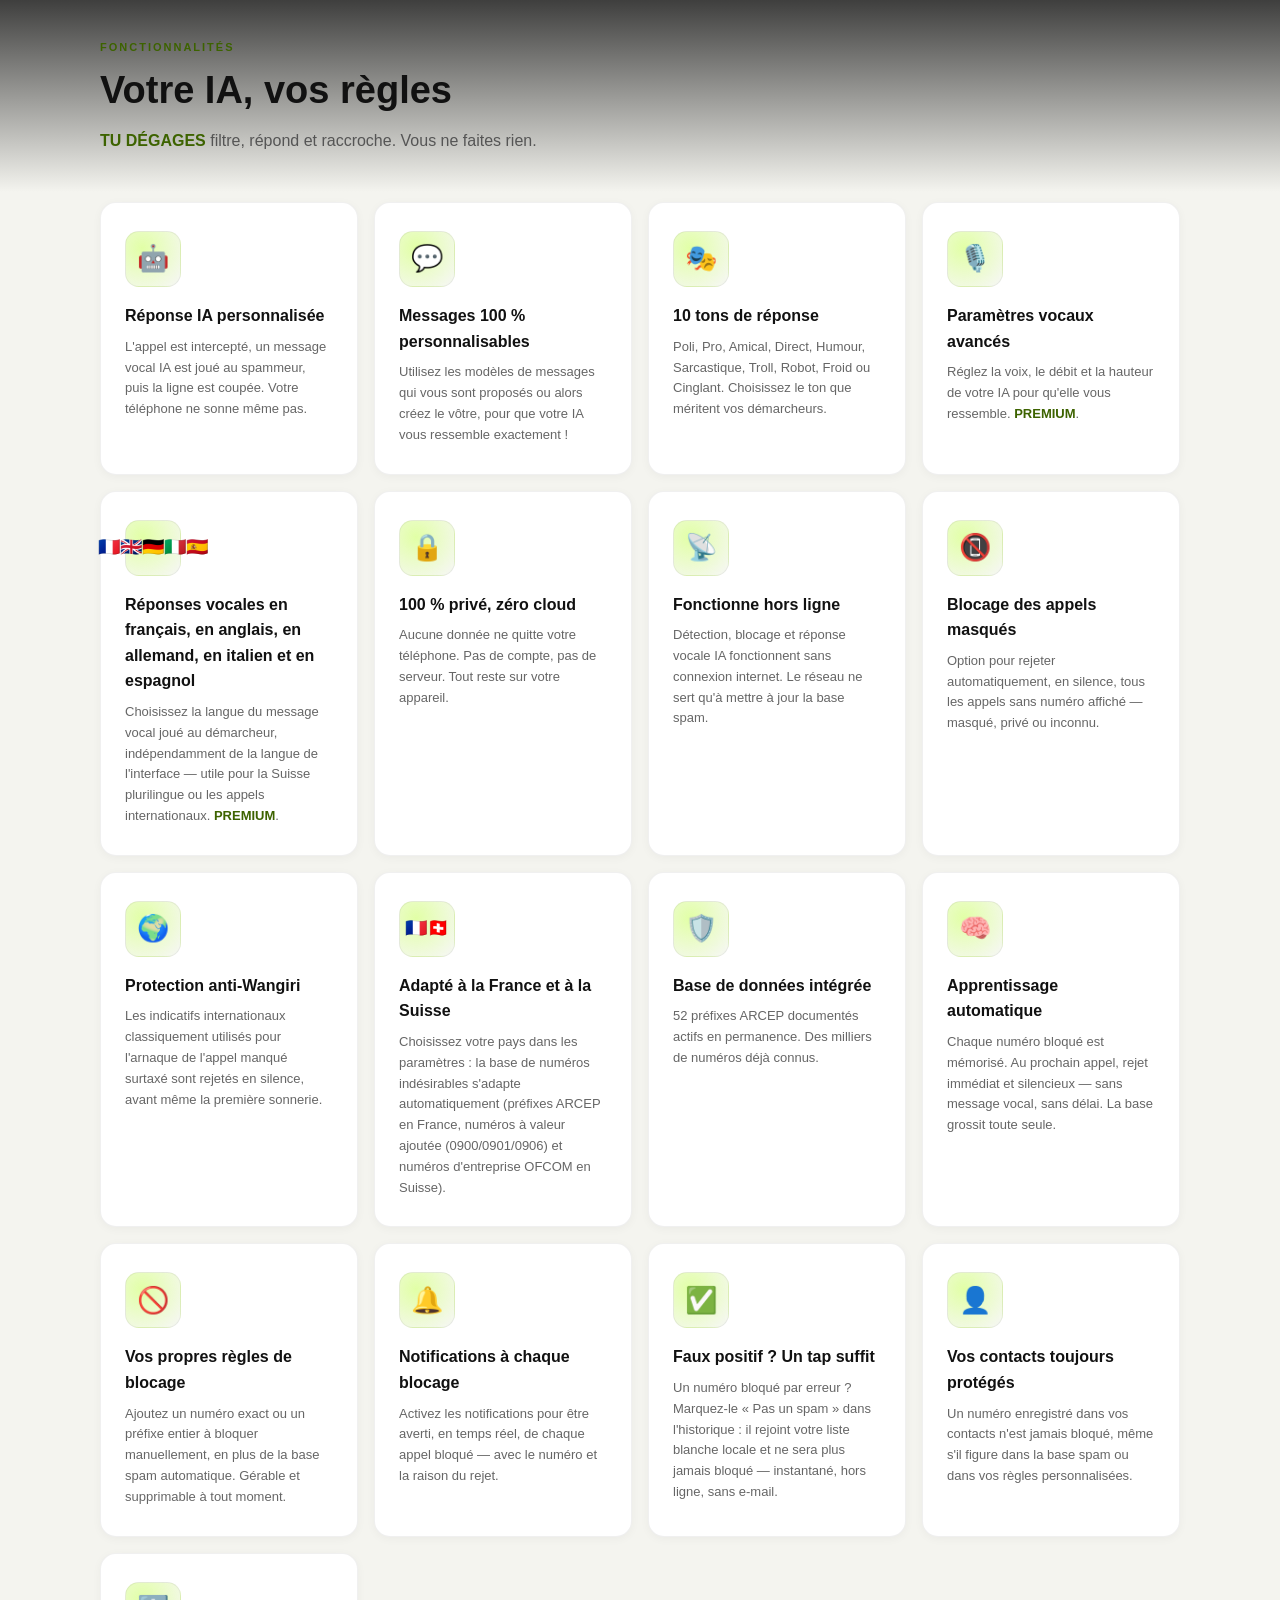
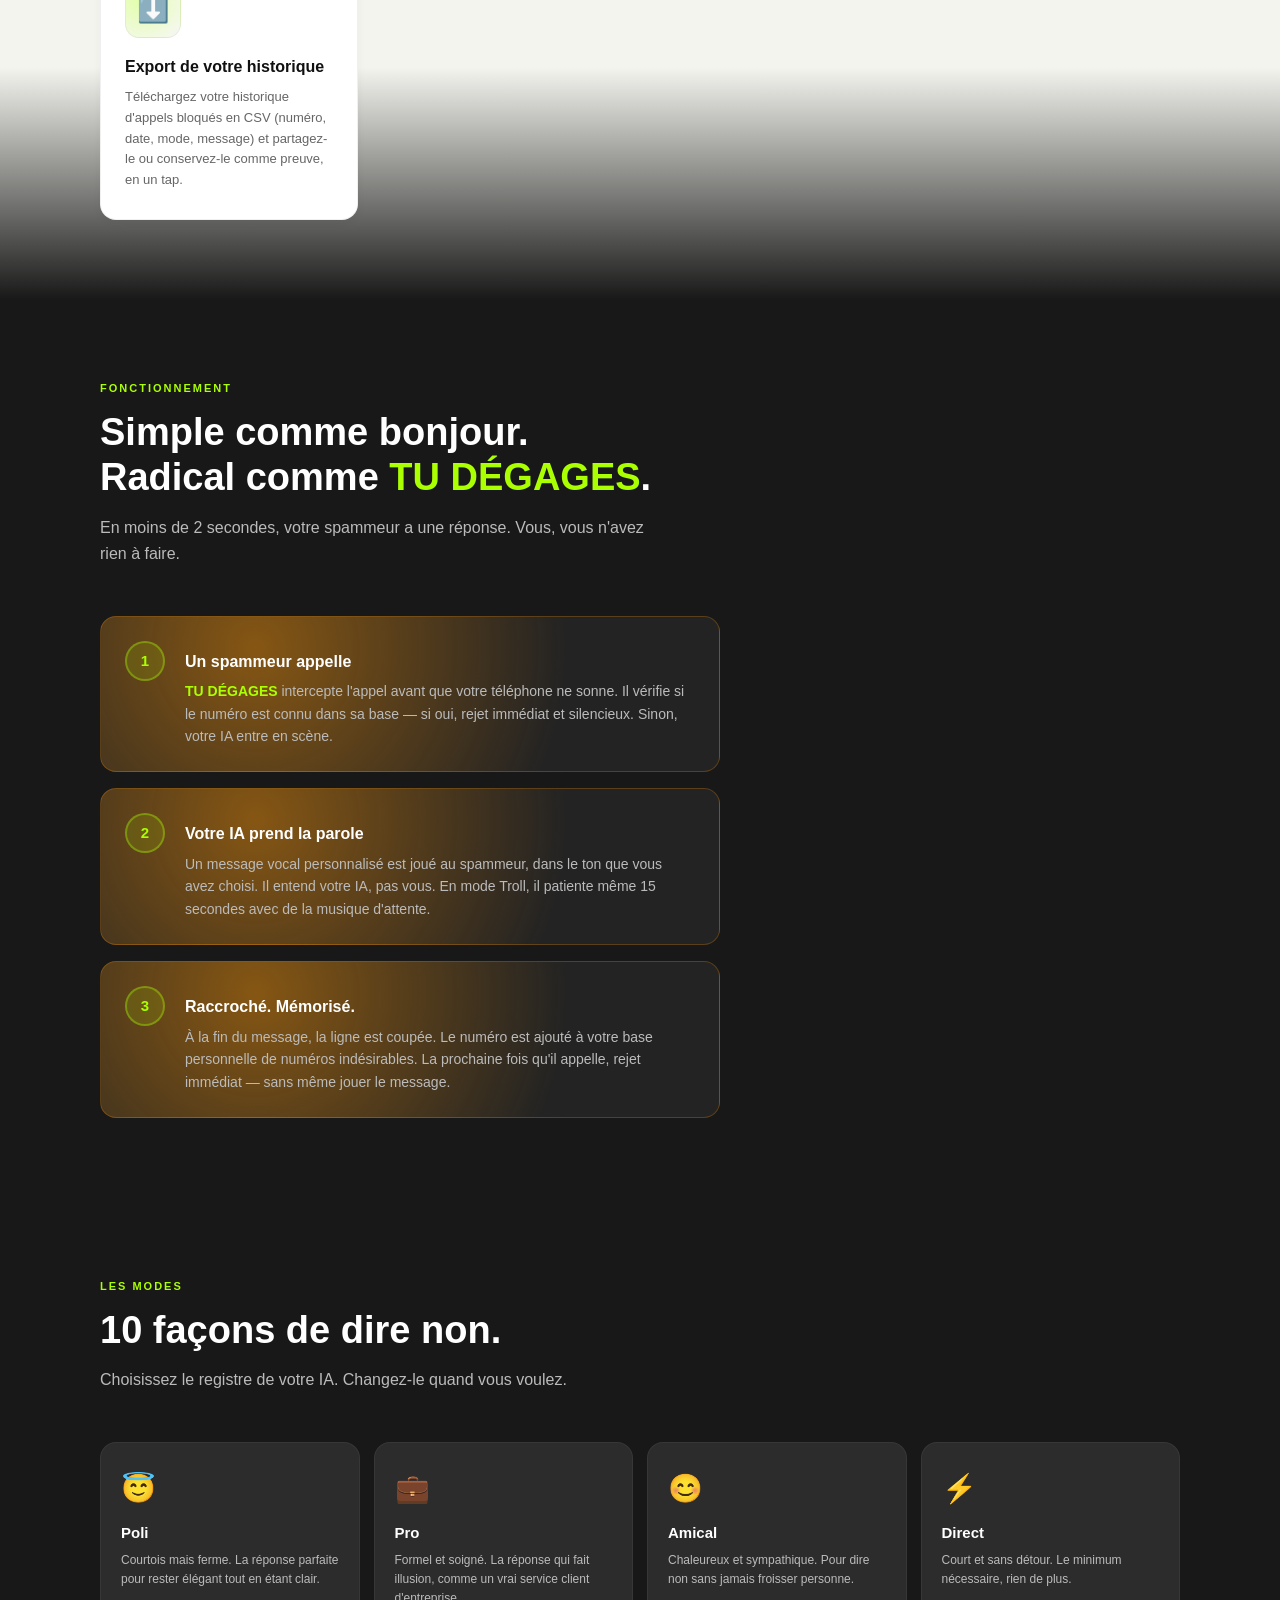
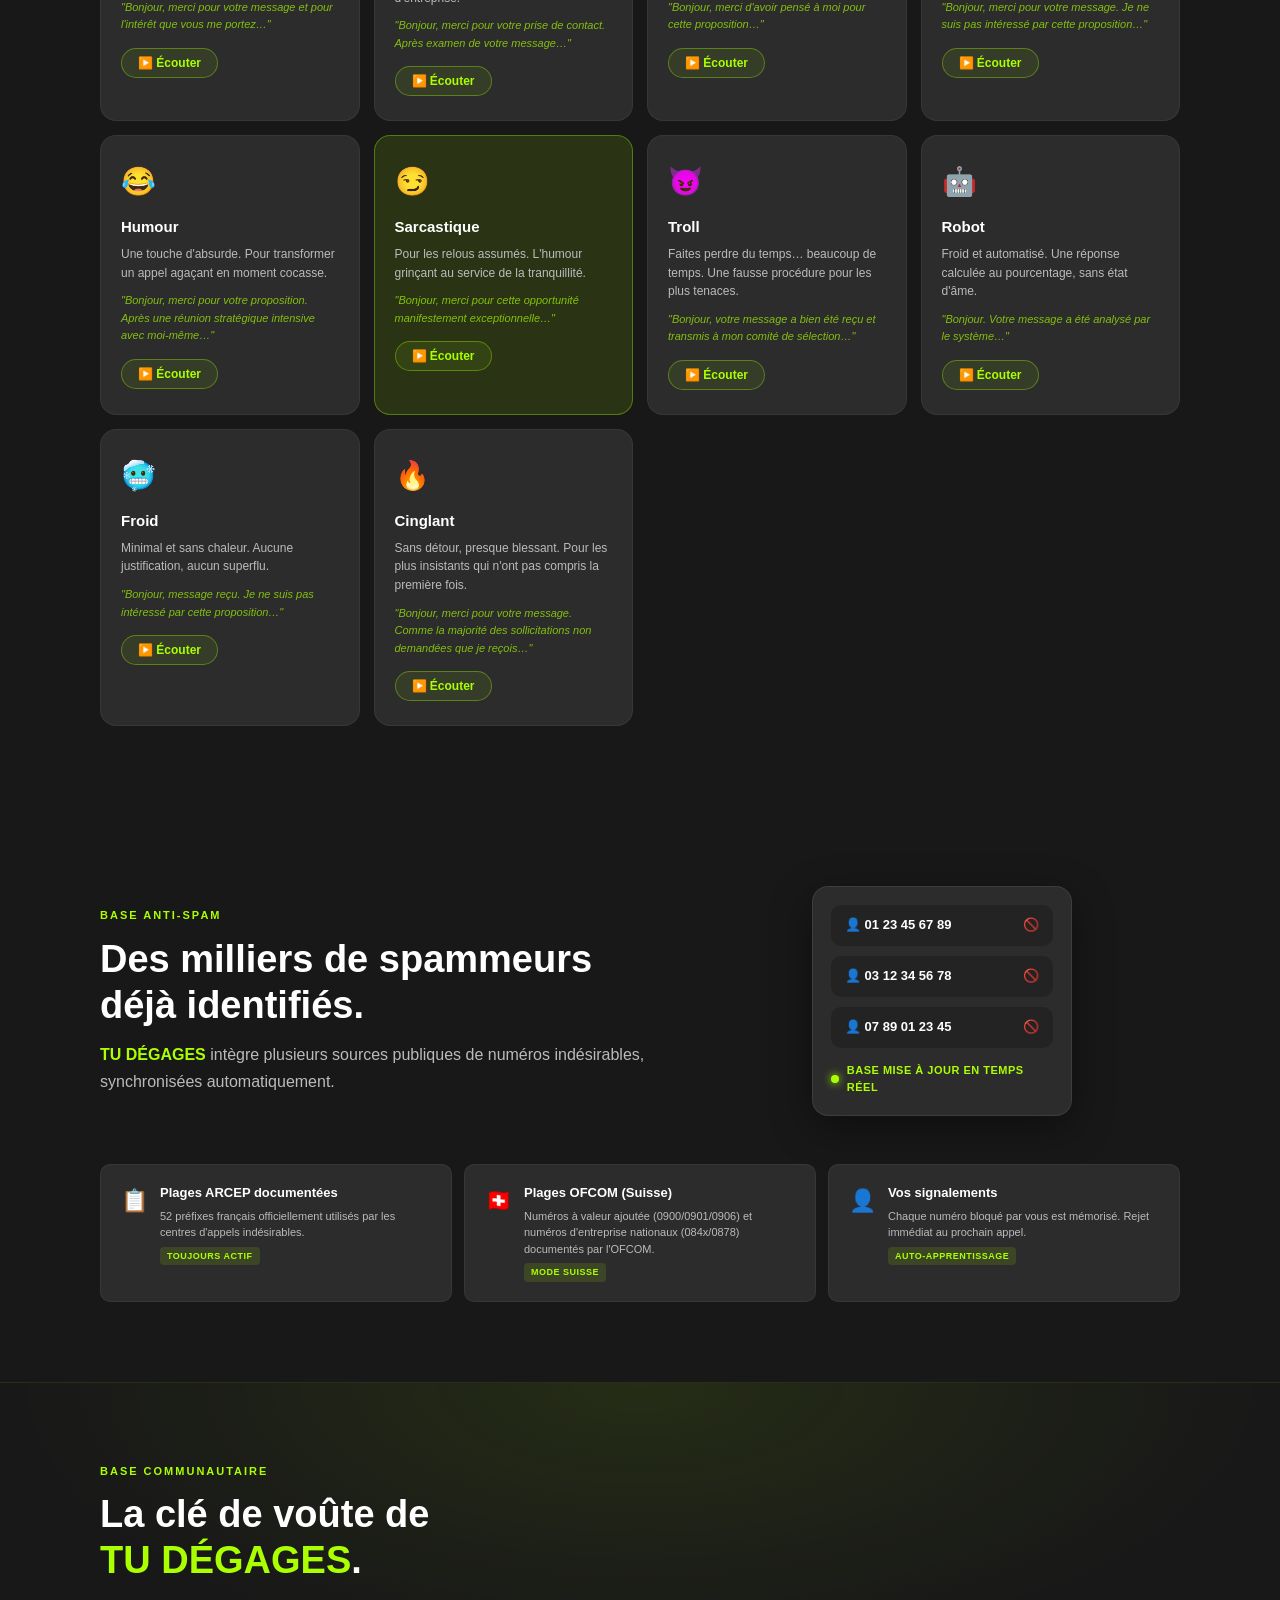
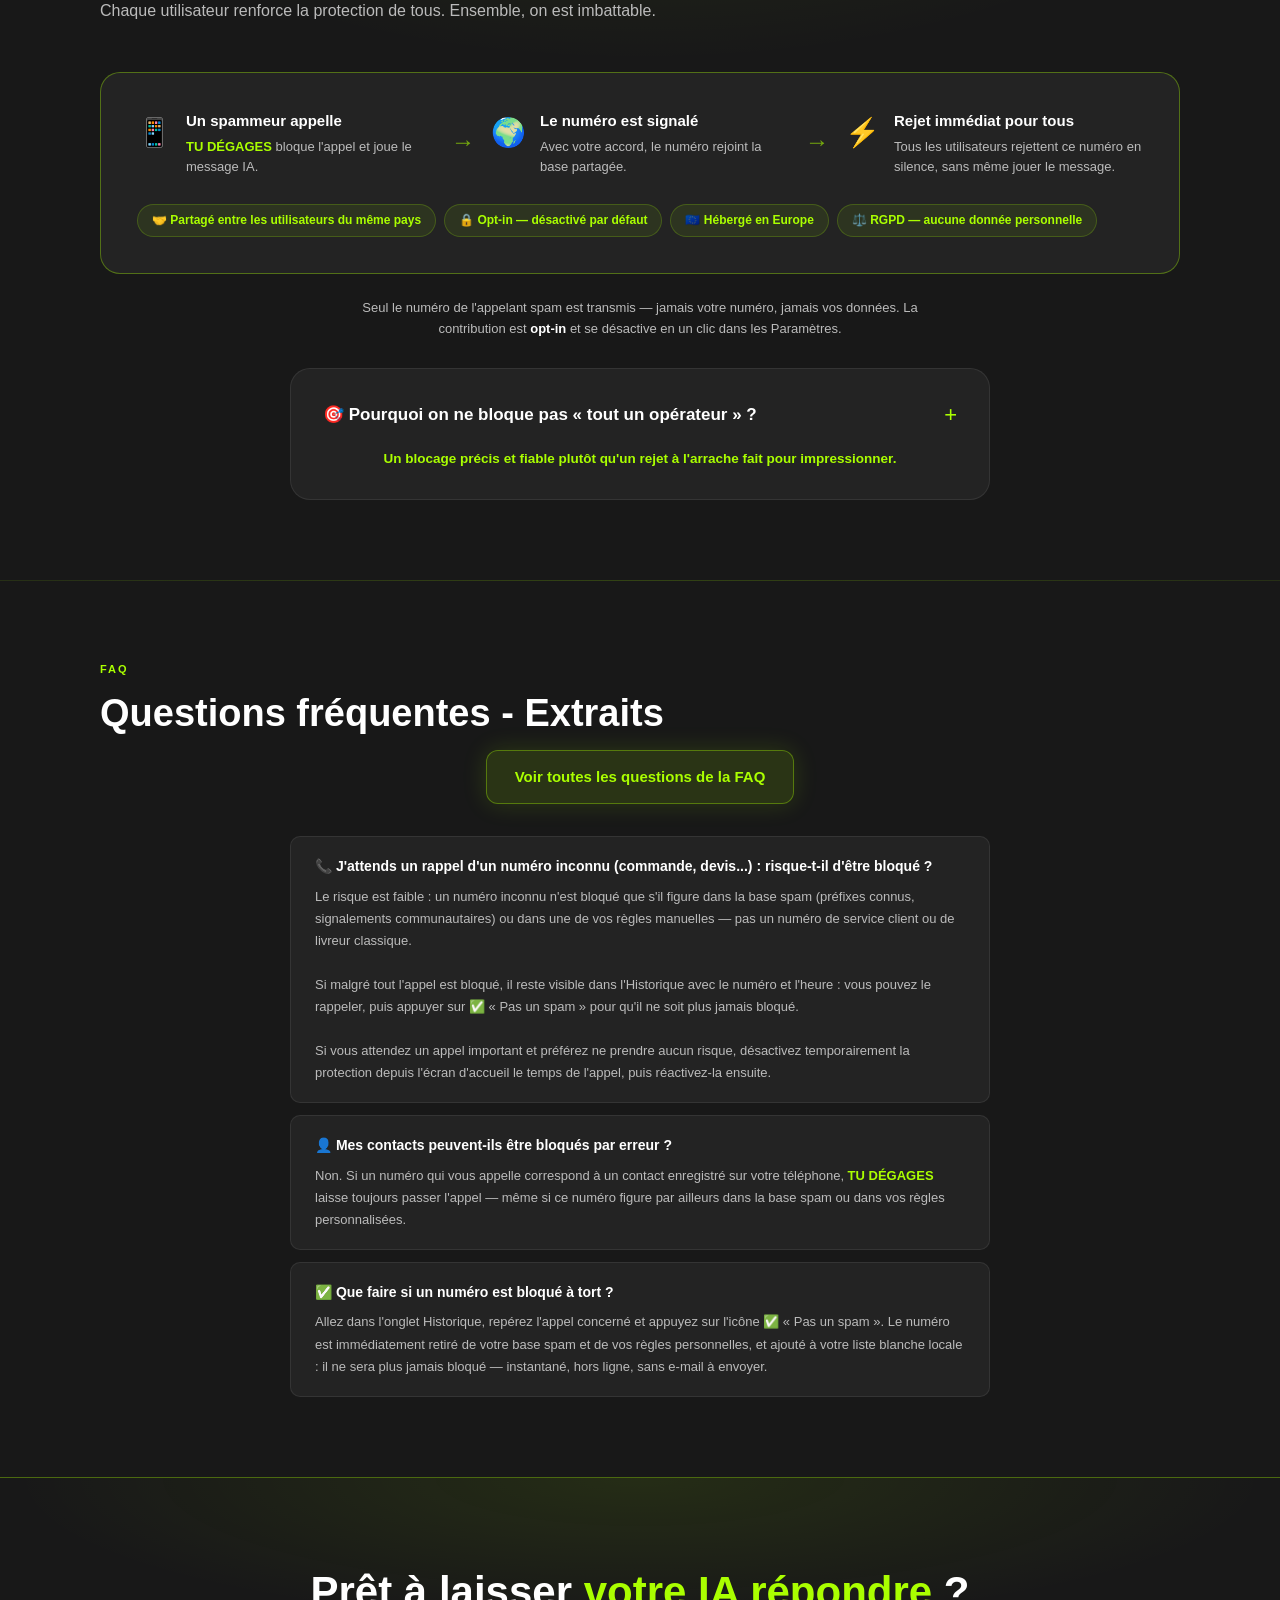
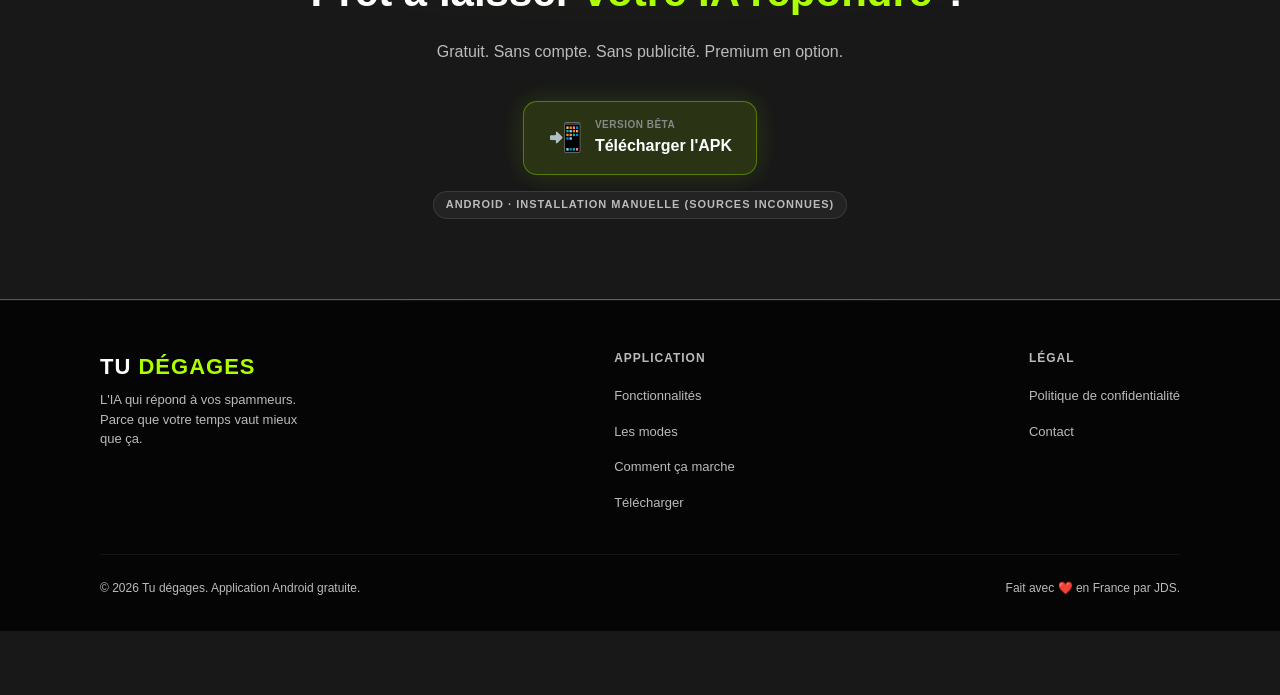
==== commit 782c9840: "Ajoute le ! au titre hero du site, resserre l'espace avant le ! sur l'accueil mobile, et limite le b" ====
--- a/docs/index.html
+++ b/docs/index.html
@@ -50,7 +50,7 @@
 <section class="hero">
   <div class="hero-inner">
     <div class="hero-glow">
-      <div class="hero-appname hero-appname-accent">TU DÉGAGES</div>
+      <div class="hero-appname hero-appname-accent">TU DÉGAGES !</div>
       <div class="hero-logo-wrap"><img src="img/robot.png" alt="" class="hero-logo"></div>
       <p class="hero-welcome">vous souhaite la bienvenue !</p>
     </div>
